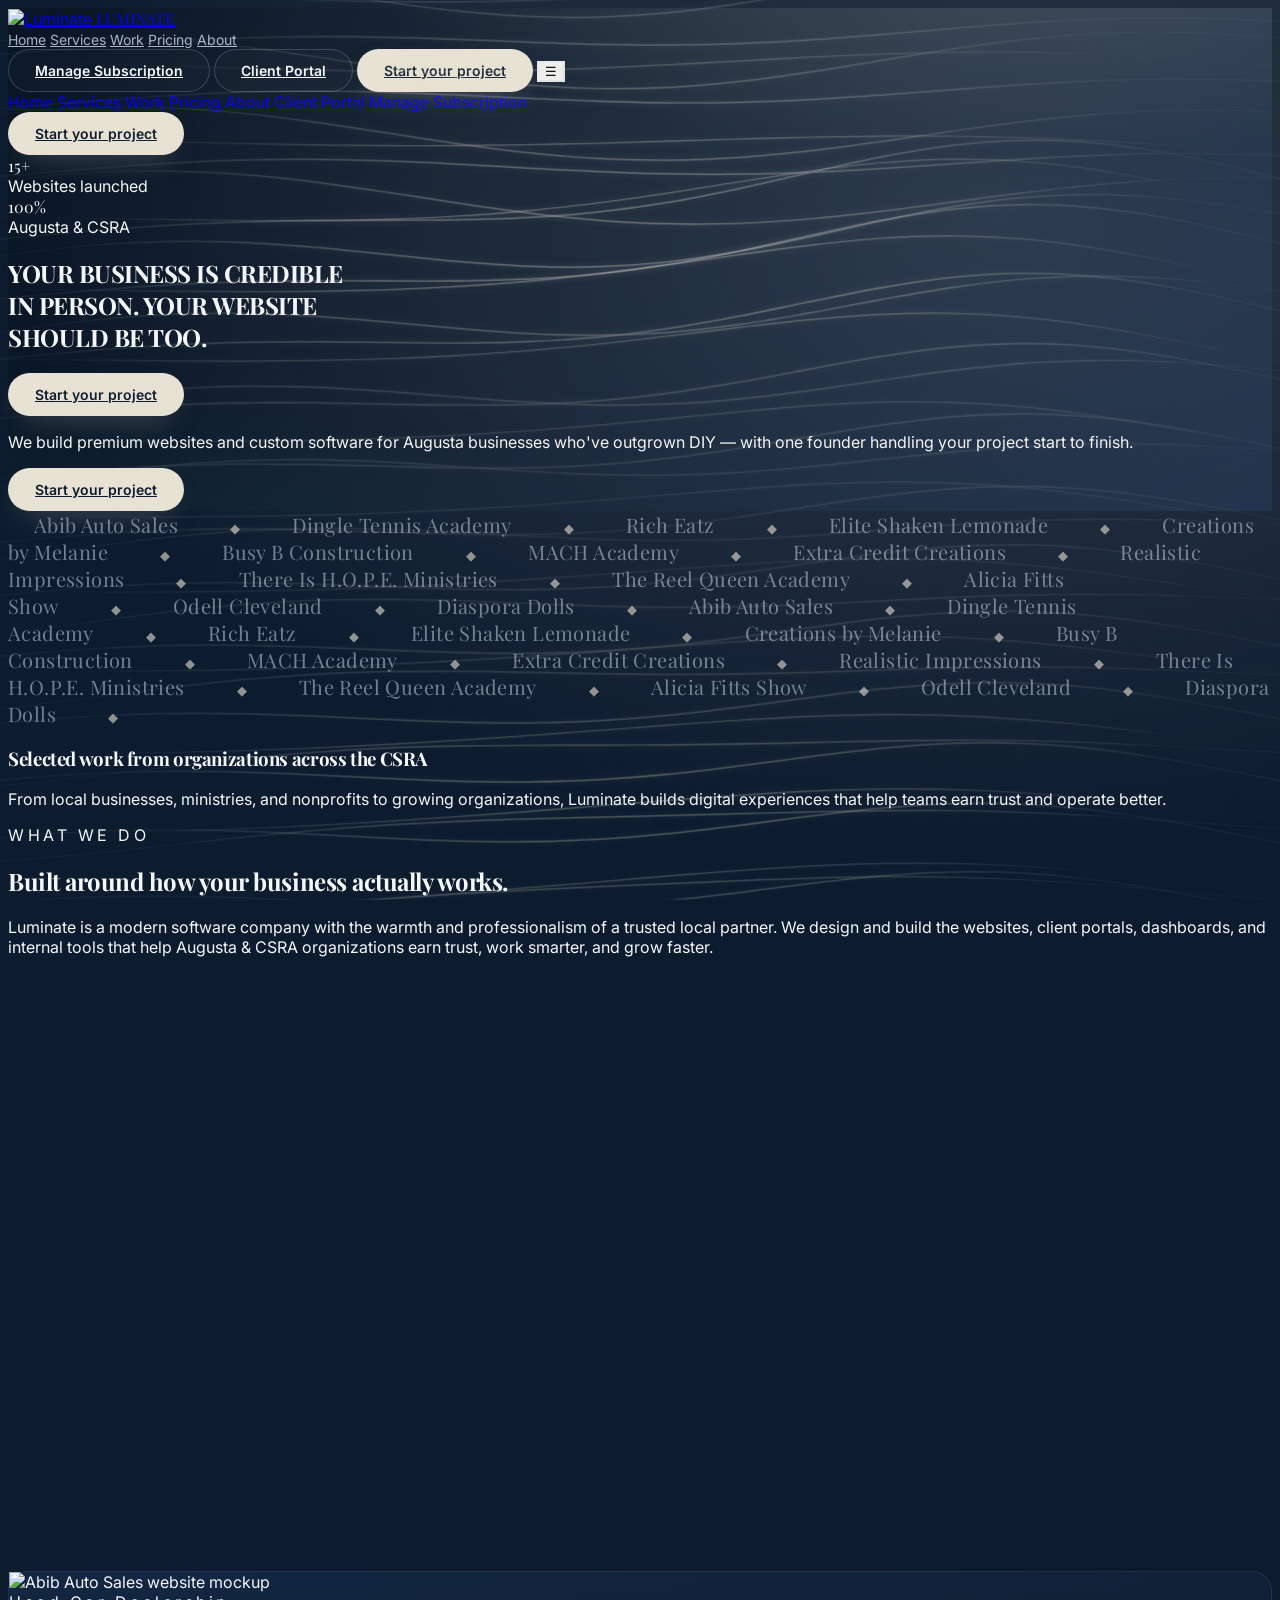
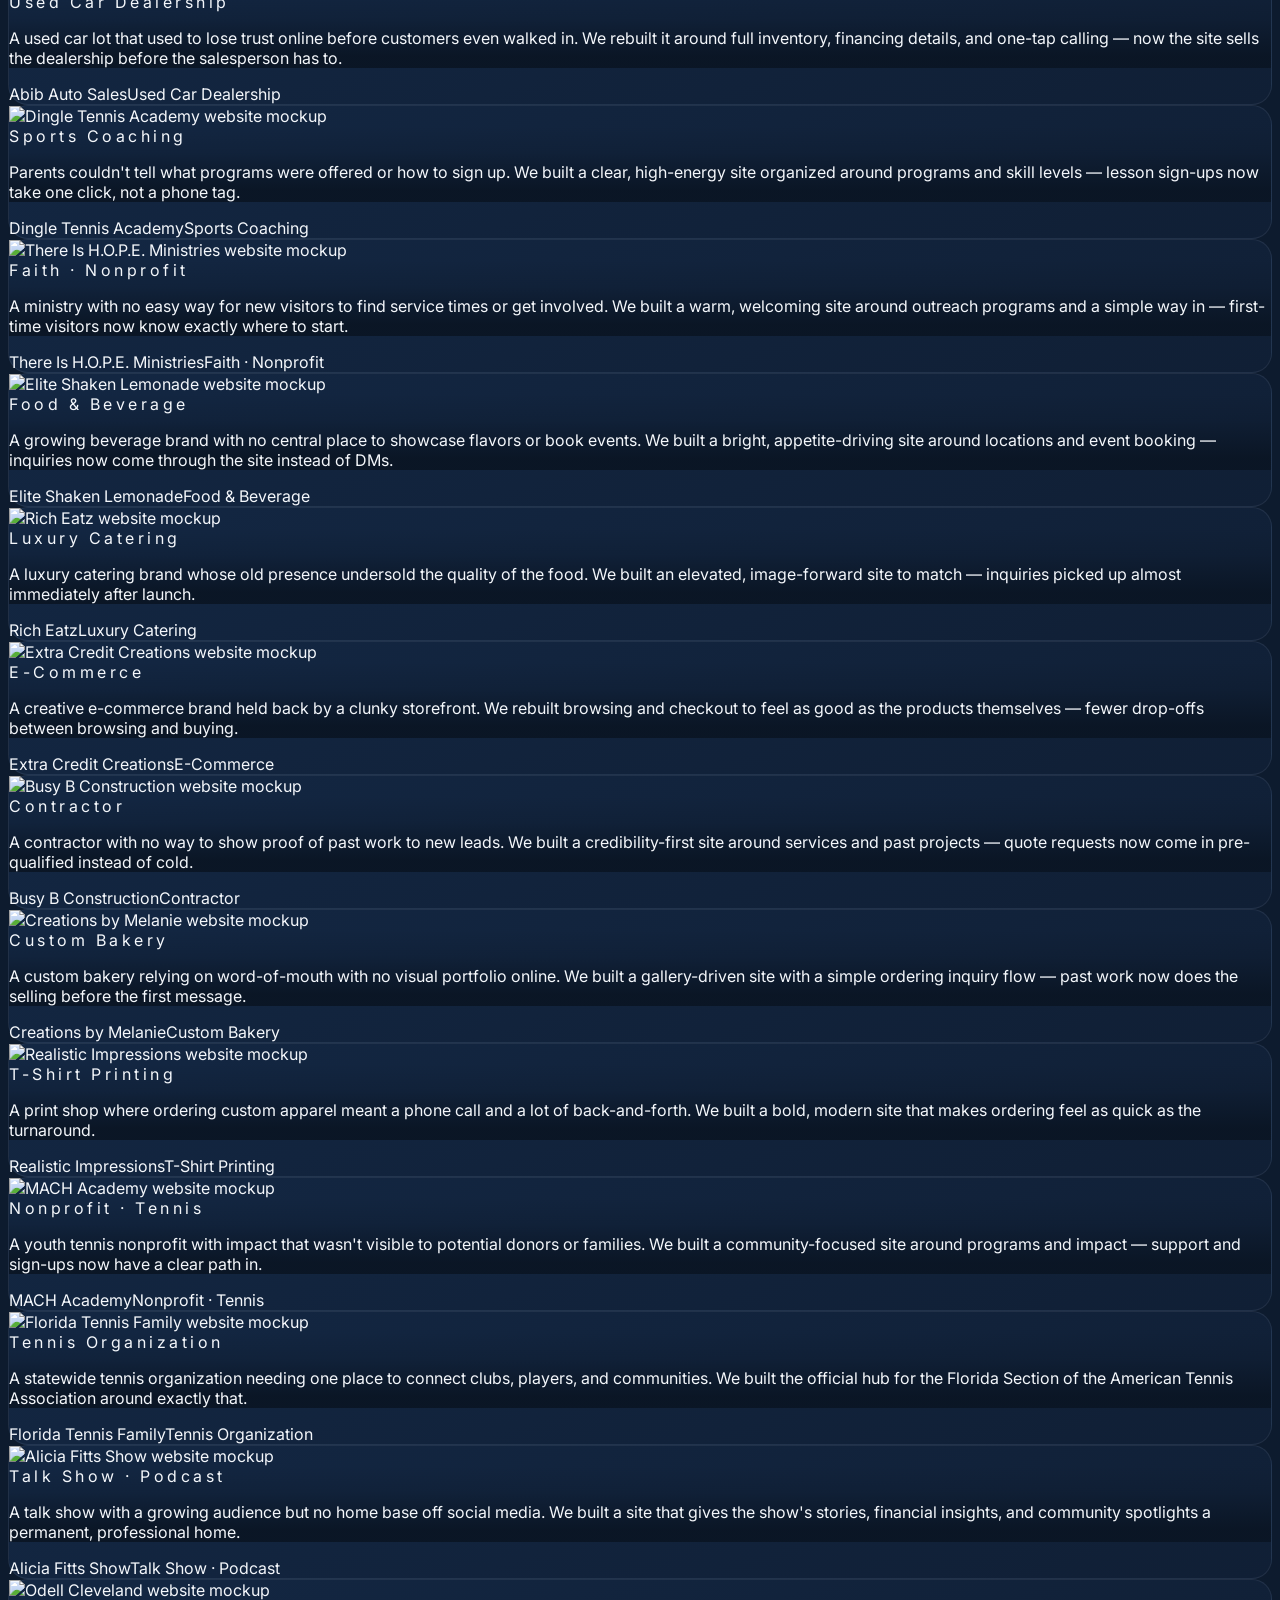
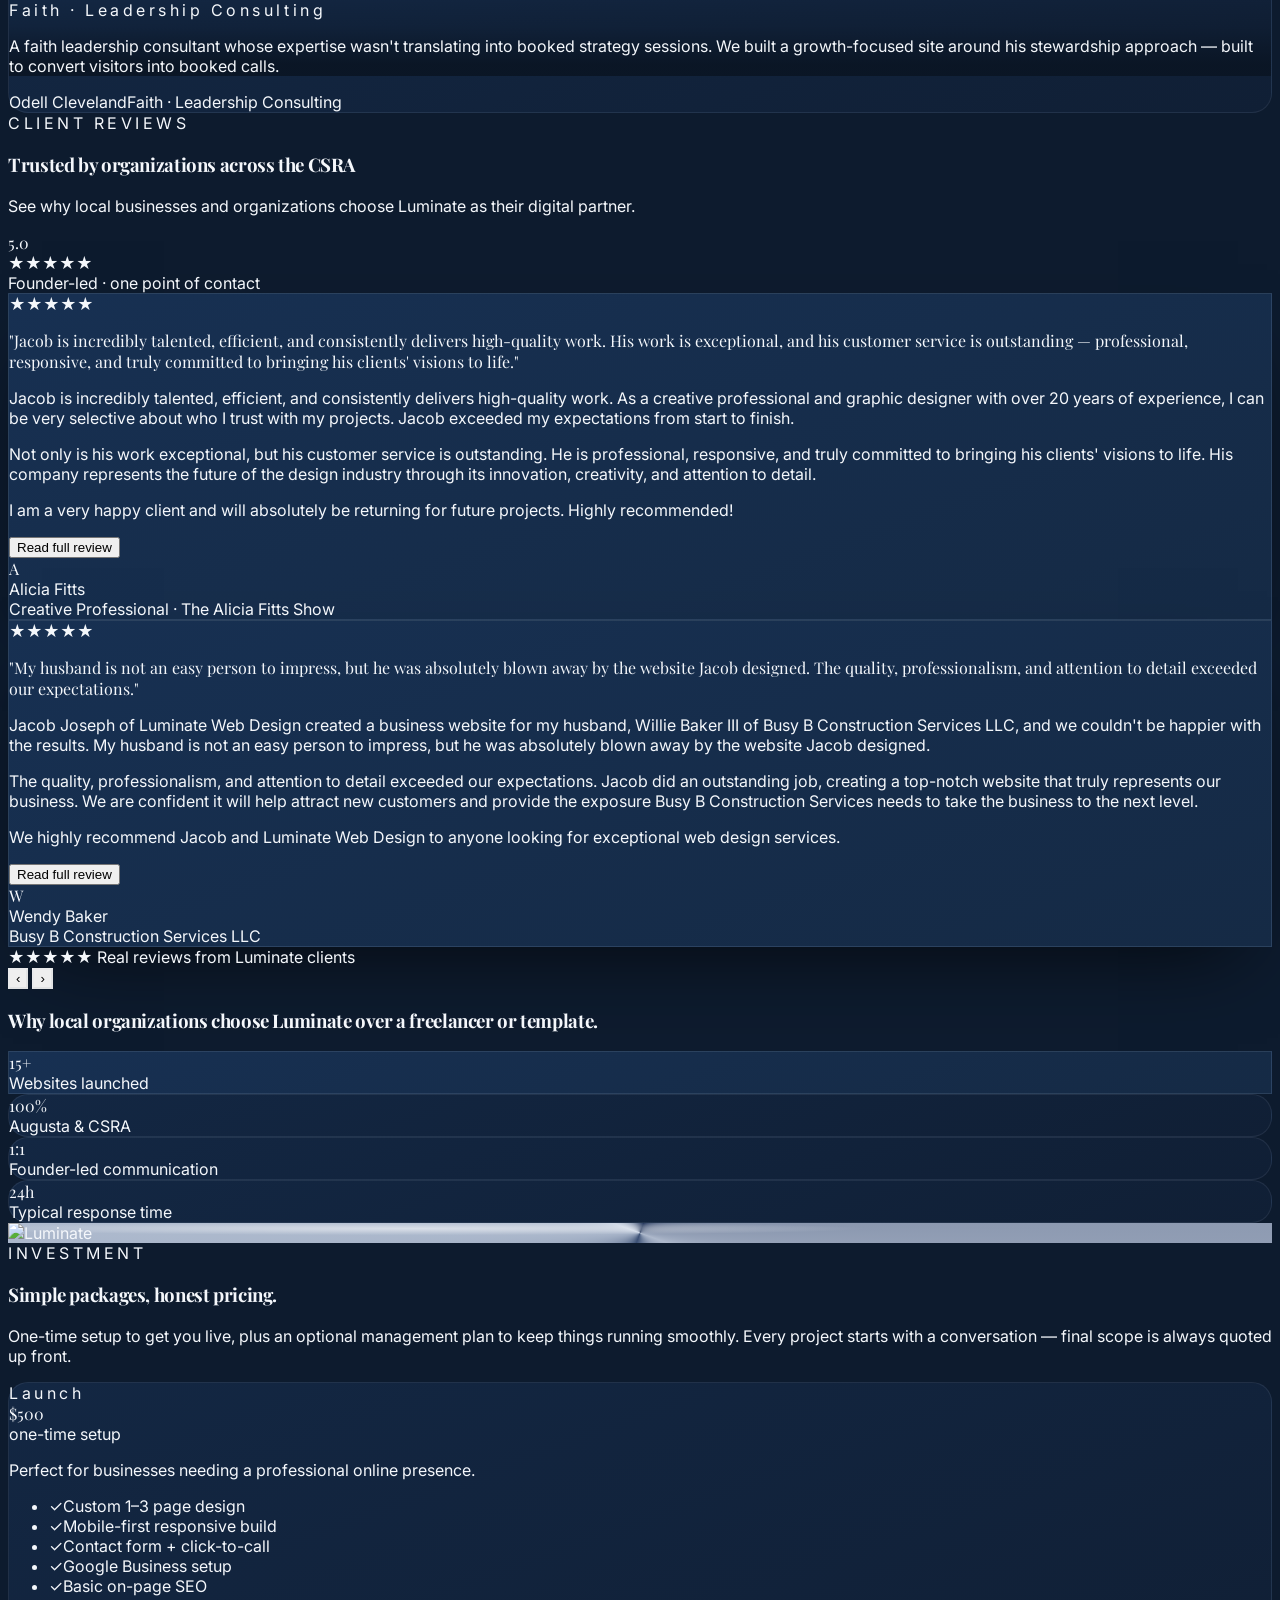
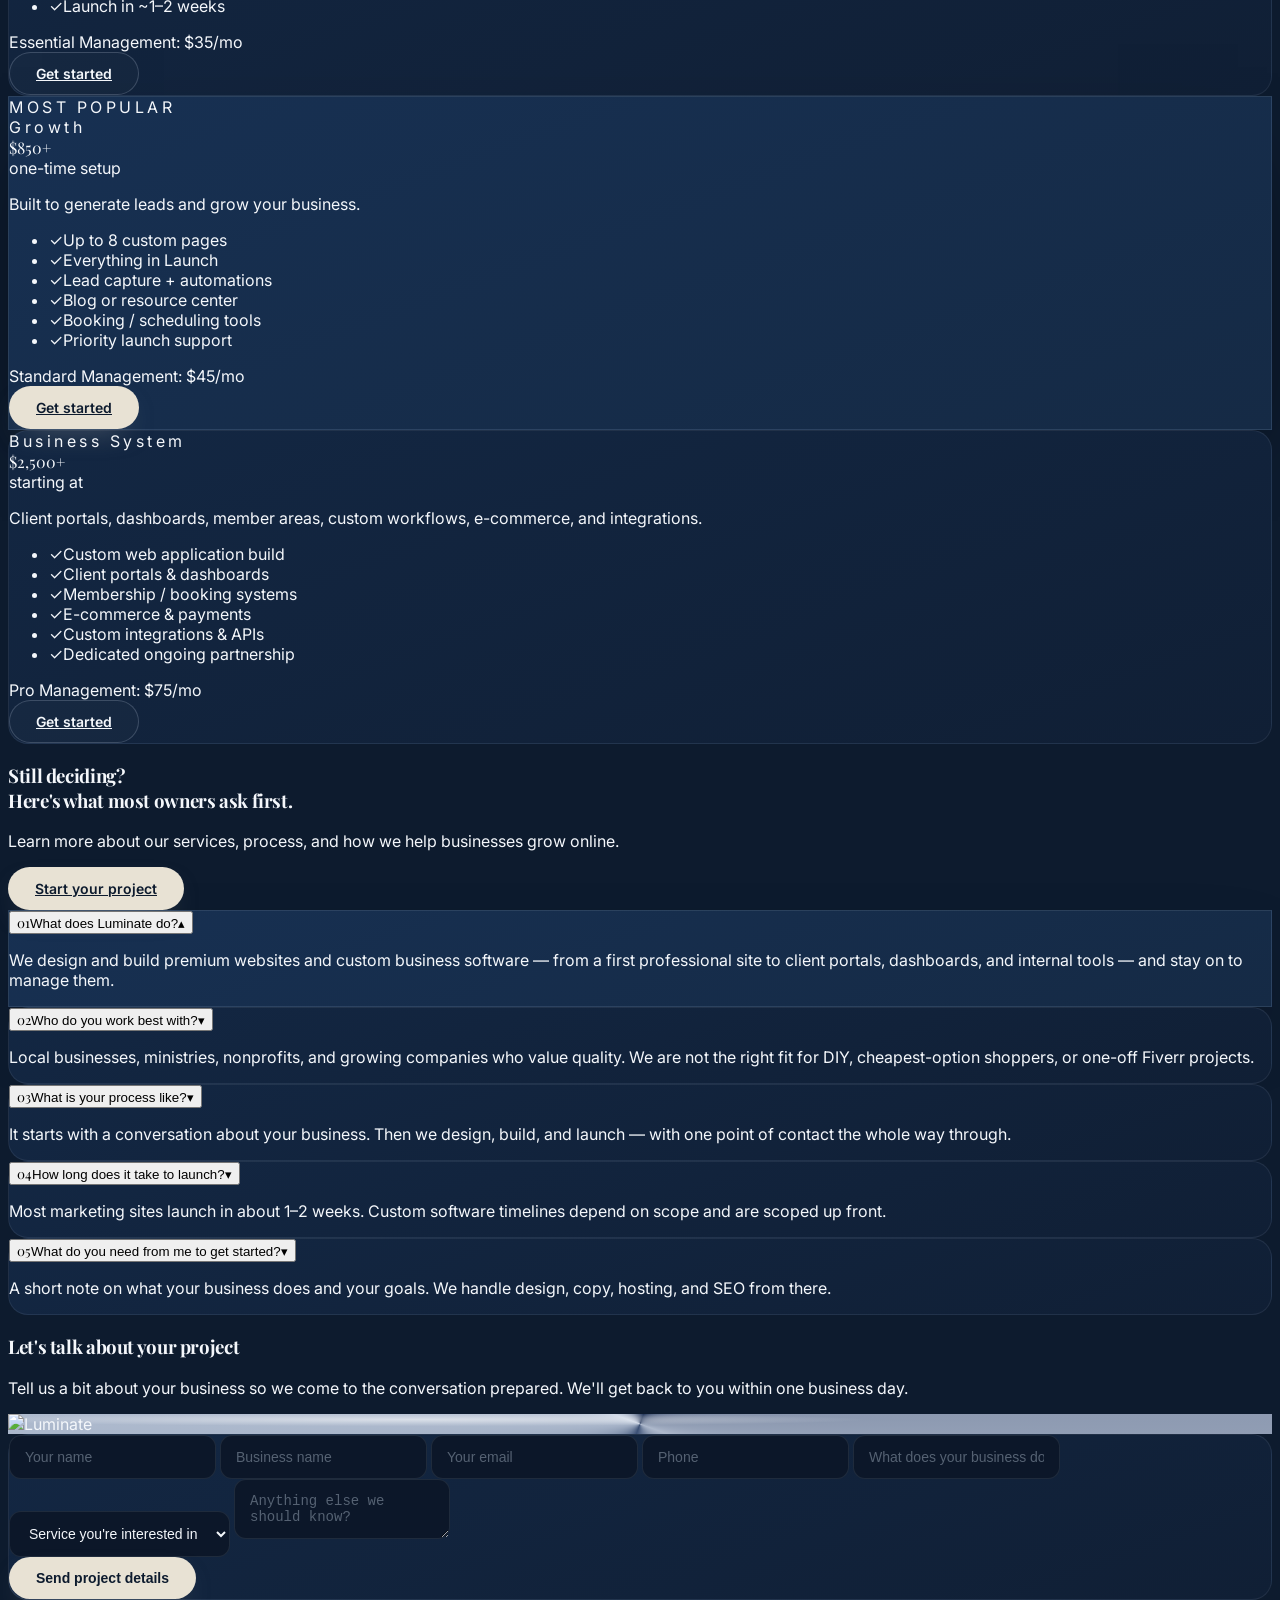
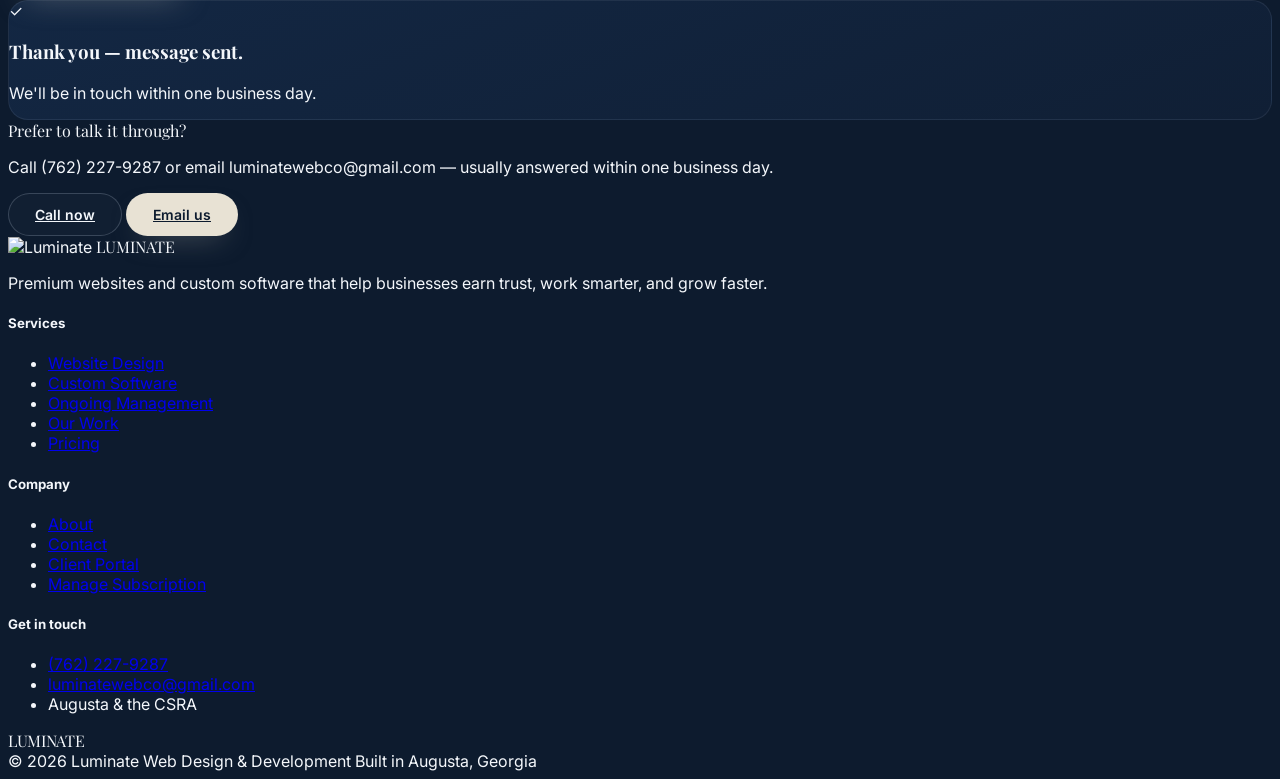
==== index.html @ 7060d4b9 "Optimize homepage for mobile: stacked hero, hamburger nav, fix hidden buttons - Hero: the absolute-p" ====
<!DOCTYPE html>
<html lang="en">
<head>
<meta charset="utf-8">
<meta name="viewport" content="width=device-width, initial-scale=1">
<title>Luminate — Premium Websites &amp; Custom Software · Augusta, GA</title>
<meta name="description" content="Luminate builds premium websites and custom software that help businesses earn trust, work smarter, and grow faster. Augusta &amp; the CSRA.">
<link rel="icon" type="image/png" href="brand_assets/luminatelogo1.png">
<script src="https://cdn.tailwindcss.com"></script>
<link rel="preconnect" href="https://fonts.googleapis.com">
<link rel="preconnect" href="https://fonts.gstatic.com" crossorigin>
<link href="https://fonts.googleapis.com/css2?family=Playfair+Display:ital,wght@0,500;0,600;0,700;1,500;1,600&family=Inter:wght@400;500;600;700;800;900&display=swap" rel="stylesheet">
<script>
tailwind.config = {
  theme: {
    extend: {
      colors: {
        navy:'#0D1B2E', navy2:'#0A1524', card:'#101F35', card2:'#152A45',
        ink:'#F4F7FB', dim:'#C4D1E2', dim2:'#7E8DA0',
        accent:'#E8E2D4', accenthi:'#F3EEE3',
        brgreen:'#3DAE7A', brred:'#E0796B',
        line:'rgba(196,209,226,.10)',
      },
      fontFamily:{ serif:['"Playfair Display"','serif'], sans:['Inter','system-ui','sans-serif'] },
    },
  },
};
</script>
<style>
  html{scroll-behavior:smooth}
  body{font-family:Inter,system-ui,sans-serif;-webkit-font-smoothing:antialiased;background:#0D1B2E;color:#F4F7FB;overflow-x:hidden}
  ::selection{background:#E8E2D4;color:#0D1B2E}
  .track-tight{letter-spacing:-.02em}
  .track-wide{letter-spacing:.22em}
  .serif{font-family:'Playfair Display',serif}
  .hairline{border-color:rgba(196,209,226,.10)}
  /* grain */
  .grain::before{content:"";position:fixed;inset:0;z-index:1;pointer-events:none;opacity:.04;mix-blend-mode:soft-light;
    background-image:url("data:image/svg+xml,%3Csvg xmlns='http://www.w3.org/2000/svg' width='240' height='240'%3E%3Cfilter id='n'%3E%3CfeTurbulence type='fractalNoise' baseFrequency='0.85' numOctaves='2'/%3E%3C/filter%3E%3Crect width='100%25' height='100%25' filter='url(%23n)'/%3E%3C/svg%3E")}
  /* silver-on-navy glass render placeholders */
  .glass{background:
      radial-gradient(60% 55% at 32% 28%, rgba(255,255,255,.55), transparent 60%),
      conic-gradient(from 200deg at 50% 50%, #3a4f74, #cdd7e6, #22355a, #aeb9cc, #3a4f74)}
  .glass-dark{background:
      radial-gradient(60% 55% at 35% 30%, rgba(255,255,255,.4), transparent 60%),
      conic-gradient(from 200deg at 50% 50%, #24365a, #9fb0cc, #1a2947, #7f8fae, #24365a)}
  .hero-bg{background:
      radial-gradient(120% 90% at 82% -12%, rgba(232,226,212,.16) 0%, transparent 46%),
      radial-gradient(90% 80% at 8% 120%, rgba(61,174,122,.10) 0%, transparent 52%),
      linear-gradient(120deg,#0A1524 0%,#0D1B2E 45%,#132743 100%)}
  .hero-slabs{background:
      linear-gradient(105deg, rgba(232,226,212,.08), transparent 40%),
      repeating-linear-gradient(100deg, rgba(196,209,226,.06) 0 2px, transparent 2px 26px)}
  /* display via :where() so Tailwind utilities (hidden, lg:inline-flex, …) can override it */
  :where(.btn){display:inline-flex}
  .btn{align-items:center;justify-content:center;gap:.5rem;border-radius:999px;font-weight:600;font-size:14px;
    padding:12px 26px;transition:transform .3s cubic-bezier(.2,.7,.2,1),box-shadow .3s cubic-bezier(.2,.7,.2,1),background-color .25s,color .25s,border-color .25s;cursor:pointer;border:1px solid transparent}
  .btn:focus-visible{outline:none;box-shadow:0 0 0 3px rgba(232,226,212,.45)}
  .btn-primary{background:#E8E2D4;color:#0D1B2E;box-shadow:0 12px 30px -16px rgba(232,226,212,.5)}
  .btn-primary:hover{background:#F3EEE3;transform:translateY(-2px);box-shadow:0 18px 40px -16px rgba(232,226,212,.6)}
  .btn-primary:active{transform:translateY(0)}
  .btn-ghost{background:rgba(244,247,251,.02);color:#F4F7FB;border-color:rgba(196,209,226,.22)}
  .btn-ghost:hover{border-color:rgba(232,226,212,.55);background:rgba(232,226,212,.06);transform:translateY(-2px)}
  .btn-ghost:active{transform:translateY(0)}
  .navlink{font-size:14px;color:rgba(196,209,226,.85);transition:color .25s}
  .navlink:hover{color:#F4F7FB}
  .surface{background:linear-gradient(160deg,#132743 0%,#101F35 100%);border:1px solid rgba(196,209,226,.09);border-radius:20px}
  .floating{background:linear-gradient(160deg,#173052 0%,#152A45 100%);border:1px solid rgba(196,209,226,.12);box-shadow:0 34px 80px -34px rgba(0,0,0,.75)}
  .card-hover{transition:transform .4s cubic-bezier(.2,.7,.2,1),box-shadow .4s cubic-bezier(.2,.7,.2,1),border-color .4s cubic-bezier(.2,.7,.2,1)}
  .card-hover:hover{transform:translateY(-4px);border-color:rgba(232,226,212,.28);box-shadow:0 34px 70px -34px rgba(0,0,0,.7)}
  [data-reveal]{opacity:0;transform:translateY(24px);transition:opacity .7s cubic-bezier(.2,.7,.2,1),transform .7s cubic-bezier(.2,.7,.2,1)}
  [data-reveal].in{opacity:1;transform:none}
  /* Luminous Topography (vanilla port of Motiq's LuminousTopography, MIT) */
  #topo{position:absolute;inset:0;opacity:.7}
  #topo svg{width:100%;height:100%;display:block}
  #topo .mk-lt-flow{transform-box:fill-box}
  #topo .mk-lt-dim path,#topo .mk-lt-bright path{fill:none;vector-effect:non-scaling-stroke}
  #topo .mk-lt-bright{filter:drop-shadow(0 0 3px rgba(232,226,212,.55))}
  #topo.mk-lt-animated .mk-lt-flow{animation:lt-flow var(--fdur,48s) linear infinite;will-change:transform}
  #topo.mk-lt-animated .mk-lt-sweep{animation:lt-sweep 16s ease-in-out infinite alternate;will-change:transform}
  @keyframes lt-flow{from{transform:translateY(0)}to{transform:translateY(-952px)}}
  @keyframes lt-sweep{from{transform:translateX(-330px)}to{transform:translateX(330px)}}
  #topo[data-paused="true"] .mk-lt-flow,#topo[data-paused="true"] .mk-lt-sweep{animation-play-state:paused!important}
  @media (max-width:640px){#topo .mk-lt-layer[data-i="2"]{display:none}#topo .mk-lt-bright{opacity:.82}}
  @media (prefers-reduced-motion:reduce){
    *{animation:none!important}
    [data-reveal]{opacity:1;transform:none}
    html{scroll-behavior:auto}
    #topo .mk-lt-cursor{display:none}
    /* Ambient background motion (marquee, hero topology) always plays — not user-controlled content, purely decorative background texture */
    .marquee-track{animation:lum-marquee 38s linear infinite!important}
    #topo.mk-lt-animated .mk-lt-flow{animation:lt-flow var(--fdur,48s) linear infinite!important}
    #topo.mk-lt-animated .mk-lt-sweep{animation:lt-sweep 16s ease-in-out infinite alternate!important}
  }
</style>
</head>
<body class="grain">

<!-- ============ HERO (with nav) ============ -->
<section class="hero-bg relative overflow-hidden text-ink">
  <div class="absolute inset-0 hero-slabs opacity-25 pointer-events-none"></div>
  <div id="topo" class="mk-lt-animated absolute inset-0 pointer-events-none" aria-hidden="true" data-paused="false"></div>

  <div class="relative max-w-[1180px] mx-auto px-6">
    <!-- nav -->
    <nav class="flex items-center justify-between py-6">
      <a href="#top" class="flex items-center gap-3">
        <span class="w-9 h-9 rounded-[10px] overflow-hidden ring-1 ring-[rgba(232,226,212,.2)] flex-none"><img src="brand_assets/luminatelogo1.png" alt="Luminate" class="w-full h-full object-cover"></span>
        <span class="serif text-[20px] font-700 tracking-[.14em]">LUMINATE</span>
      </a>
      <div class="hidden lg:flex items-center gap-8 bg-white/5 backdrop-blur px-7 py-2.5 rounded-full border hairline">
        <a class="navlink" href="#top">Home</a>
        <a class="navlink" href="#services">Services</a>
        <a class="navlink" href="#work">Work</a>
        <a class="navlink" href="#pricing">Pricing</a>
        <a class="navlink" href="#about">About</a>
      </div>
      <div class="flex items-center gap-3">
        <a href="https://billing.stripe.com/p/login/4gM00lbnqbFr9pbfkXgbm00" target="_blank" rel="noopener" class="btn btn-ghost !py-2 !px-5 !text-[13px] hidden lg:inline-flex">Manage Subscription</a>
        <a href="/portal.html" class="btn btn-ghost !py-2 !px-5 !text-[13px] hidden lg:inline-flex">Client Portal</a>
        <a href="#connect" class="btn btn-primary !py-2 !px-6 hidden sm:inline-flex">Start your project</a>
        <button id="mobileMenuBtn" class="lg:hidden w-[42px] h-[42px] rounded-xl border hairline bg-white/5 text-ink text-[17px] flex items-center justify-center" aria-label="Menu" aria-expanded="false">&#9776;</button>
      </div>
    </nav>

    <!-- mobile menu -->
    <div id="mobileMenu" class="hidden lg:!hidden rounded-2xl border hairline bg-navy2/95 backdrop-blur mb-6 overflow-hidden">
      <a class="block px-6 py-4 text-[15px] text-dim border-b hairline" href="#top" data-mnav>Home</a>
      <a class="block px-6 py-4 text-[15px] text-dim border-b hairline" href="#services" data-mnav>Services</a>
      <a class="block px-6 py-4 text-[15px] text-dim border-b hairline" href="#work" data-mnav>Work</a>
      <a class="block px-6 py-4 text-[15px] text-dim border-b hairline" href="#pricing" data-mnav>Pricing</a>
      <a class="block px-6 py-4 text-[15px] text-dim border-b hairline" href="#about" data-mnav>About</a>
      <a class="block px-6 py-4 text-[15px] text-dim border-b hairline" href="/portal.html">Client Portal</a>
      <a class="block px-6 py-4 text-[15px] text-dim border-b hairline" href="https://billing.stripe.com/p/login/4gM00lbnqbFr9pbfkXgbm00" target="_blank" rel="noopener">Manage Subscription</a>
      <div class="p-4"><a href="#connect" class="btn btn-primary w-full" data-mnav>Start your project</a></div>
    </div>

    <!-- hero content: stacked flow on mobile, absolute collage from lg up -->
    <div id="top" class="relative pt-6 lg:pt-10 pb-16 lg:pb-28 lg:min-h-[560px] flex flex-col gap-8 lg:block">
      <div class="order-3 flex gap-10 lg:absolute lg:right-0 lg:top-6 lg:text-right">
        <div><div class="serif text-[34px] lg:text-[40px] font-700 leading-none text-accent">15+</div><div class="text-[12px] text-dim2 mt-1 max-w-[120px]">Websites launched</div></div>
        <div><div class="serif text-[34px] lg:text-[40px] font-700 leading-none text-accent">100%</div><div class="text-[12px] text-dim2 mt-1">Augusta &amp; CSRA</div></div>
      </div>

      <div class="order-1 lg:absolute lg:left-0 lg:bottom-24">
        <h1 class="serif text-[32px] sm:text-[44px] lg:text-[60px] font-700 leading-[1.08] lg:leading-[1.04] track-tight">YOUR BUSINESS IS CREDIBLE<br class="hidden lg:block"> IN PERSON. YOUR WEBSITE<br class="hidden lg:block"> SHOULD BE TOO.</h1>
        <a href="#connect" class="btn btn-primary mt-7 hidden lg:inline-flex">Start your project</a>
      </div>

      <div class="order-2 max-w-[540px] lg:absolute lg:right-0 lg:bottom-24 lg:max-w-[460px] lg:text-right">
        <p class="text-[16px] lg:text-[17px] text-dim leading-relaxed">
          We build premium websites and custom software for Augusta businesses who've outgrown DIY — with one founder handling your project start to finish.
        </p>
        <a href="#connect" class="btn btn-primary mt-6 lg:hidden">Start your project</a>
      </div>
    </div>
  </div>
</section>

<!-- ============ CLIENT MARQUEE ============ -->
<div class="marquee bg-navy border-y hairline overflow-hidden whitespace-nowrap py-5">
  <div class="marquee-track inline-flex items-center" id="marqueeTrack"></div>
</div>

<!-- ============ TRUSTED PARTNERS ============ -->
<section id="about" class="bg-navy py-14 sm:py-20">
  <div class="max-w-[1180px] mx-auto px-6">
    <h3 class="serif text-[26px] sm:text-[32px] font-600 track-tight leading-tight mb-3 max-w-[560px]" data-reveal>Selected work from organizations across the CSRA</h3>
    <p class="text-[14px] text-dim2 max-w-[460px]" data-reveal>From local businesses, ministries, and nonprofits to growing organizations, Luminate builds digital experiences that help teams earn trust and operate better.</p>
  </div>
</section>

<!-- ============ SERVICES (merged) ============ -->
<section id="services" class="bg-navy2 py-16 sm:py-24">
  <div class="max-w-[1180px] mx-auto px-6">
    <div class="track-wide text-[12px] text-dim2 font-600 mb-6" data-reveal>WHAT WE DO</div>
    <div class="grid lg:grid-cols-[1.3fr_1fr] gap-10 items-end" data-reveal>
      <h2 class="serif text-[40px] sm:text-[54px] font-600 leading-[1.06] track-tight">Built around how your business actually works.</h2>
      <p class="text-[14px] text-dim leading-relaxed max-w-[360px]">
        Luminate is a modern software company with the warmth and professionalism of a trusted local partner. We design and build the websites, client portals, dashboards, and internal tools that help Augusta &amp; CSRA organizations earn trust, work smarter, and grow faster.
      </p>
    </div>

    <div class="grid lg:grid-cols-[1fr_1fr] gap-12 items-stretch mt-12" data-reveal>
      <div class="divide-y hairline">
        <div class="py-7 flex gap-5">
          <div class="w-11 h-11 rounded-xl bg-[rgba(232,226,212,.10)] flex items-center justify-center text-accent flex-none">✦</div>
          <div><h4 class="text-accent font-700 text-[17px]">Website Design &amp; Build</h4><p class="text-[13.5px] text-dim mt-1.5 leading-relaxed">Custom, mobile-first sites designed around your brand and your customers — built to earn trust and turn visitors into customers.</p></div>
        </div>
        <div class="py-7 flex gap-5">
          <div class="w-11 h-11 rounded-xl bg-accent flex items-center justify-center text-navy flex-none">◈</div>
          <div><h4 class="text-accent font-700 text-[17px]">Custom Business Software</h4><p class="text-[13.5px] text-dim mt-1.5 leading-relaxed">Client portals, dashboards, booking systems, and internal tools built to fit exactly how your business actually works.</p></div>
        </div>
        <div class="py-7 flex gap-5">
          <div class="w-11 h-11 rounded-xl bg-[rgba(232,226,212,.10)] flex items-center justify-center text-accent flex-none">◉</div>
          <div><h4 class="text-accent font-700 text-[17px]">Ongoing Management</h4><p class="text-[13.5px] text-dim mt-1.5 leading-relaxed">Hosting, security, updates, and SEO handled for you — so your site keeps working long after launch and never goes stale.</p></div>
        </div>
      </div>
      <div class="floating rounded-2xl p-8 flex flex-col justify-center">
        <div class="w-11 h-11 rounded-full bg-[rgba(232,226,212,.14)] flex items-center justify-center text-accent mb-5">✷</div>
        <div class="serif text-[22px] font-600 text-ink leading-snug">Not a fit for everyone — and that's the point.</div>
        <p class="text-[13.5px] text-dim mt-3 leading-relaxed">We work best with businesses, ministries, nonprofits, and growing organizations who value quality over the cheapest option. We're not the right fit for DIY builders, template shoppers, or one-off Fiverr projects — and we'd rather tell you that now than after you've signed on.</p>
      </div>
    </div>
  </div>
</section>

<!-- ============ SELECTED WORK (darker) ============ -->
<section id="work" class="bg-navy py-16 sm:py-24">
  <div class="max-w-[1180px] mx-auto px-6">
    <div class="grid lg:grid-cols-[1fr_1.4fr] gap-10 items-start mb-14" data-reveal>
      <div>
        <div class="track-wide text-[12px] text-dim2 font-600 mb-4">SELECTED WORK</div>
        <p class="text-[13.5px] text-dim leading-relaxed max-w-[300px]">A look at the businesses, ministries, and nonprofits we've helped show up better online — and the real problems each project solved.</p>
      </div>
      <h2 class="serif text-[36px] sm:text-[52px] font-600 leading-[1.06] track-tight">Real businesses. Real problems solved.</h2>
    </div>
    <div class="grid sm:grid-cols-2 lg:grid-cols-3 gap-5" id="projects" data-reveal></div>
  </div>
</section>

<!-- ============ TRUSTED BY CLIENTS ============ -->
<section id="clients" class="bg-navy2 py-16 sm:py-24 relative overflow-hidden">
  <div class="absolute inset-0 opacity-40 pointer-events-none" style="background:repeating-linear-gradient(120deg,transparent 0 60px,rgba(232,226,212,.03) 60px 61px)"></div>
  <div class="max-w-[1180px] mx-auto px-6 relative">
    <div class="flex flex-col lg:flex-row justify-between items-start lg:items-end gap-8 mb-10" data-reveal>
      <div>
        <div class="track-wide text-[12px] text-dim2 font-600 mb-4">CLIENT REVIEWS</div>
        <h3 class="serif text-[32px] sm:text-[40px] font-600 leading-[1.1] track-tight max-w-[520px]">Trusted by organizations across the CSRA</h3>
        <p class="text-[14px] text-dim mt-3 max-w-[420px]">See why local businesses and organizations choose Luminate as their digital partner.</p>
      </div>
      <div class="flex items-center gap-3 flex-none">
        <span class="serif text-[36px] font-700 text-accent leading-none">5.0</span>
        <div>
          <div class="text-accent text-[15px] leading-none">★★★★★</div>
          <div class="text-[12px] text-dim2 mt-1.5">Founder-led · one point of contact</div>
        </div>
      </div>
    </div>

    <div class="relative">
      <div id="testiTrack" class="flex gap-5 overflow-x-auto snap-x snap-mandatory pb-2 -mx-6 px-6 scroll-smooth" style="scrollbar-width:none" data-reveal></div>

      <div class="flex justify-between items-center mt-8 pt-6 border-t hairline">
        <div class="flex items-center gap-2 text-[12px] text-dim2">
          <span class="text-accent">★★★★★</span>
          <span>Real reviews from Luminate clients</span>
        </div>
        <div class="flex gap-2">
          <button id="testiPrev" class="w-10 h-10 rounded-full border hairline flex items-center justify-center text-ink hover:border-accent transition-colors" aria-label="Previous testimonial">‹</button>
          <button id="testiNext" class="w-10 h-10 rounded-full border hairline flex items-center justify-center text-ink hover:border-accent transition-colors" aria-label="Next testimonial">›</button>
        </div>
      </div>
    </div>
  </div>
</section>

<!-- ============ WHAT SETS US APART ============ -->
<section class="bg-navy pb-16 pt-16 sm:pb-24 sm:pt-24">
  <div class="max-w-[1180px] mx-auto px-6">
    <h3 class="serif text-[26px] font-600 track-tight mb-8 max-w-[520px]" data-reveal>Why local organizations choose Luminate over a freelancer or template.</h3>
    <div class="grid md:grid-cols-3 gap-4" data-reveal>
      <div class="grid grid-cols-2 gap-4 md:col-span-2">
        <div class="floating rounded-2xl p-7"><div class="serif text-[44px] font-700 text-accent">15+</div><div class="text-[13px] text-dim mt-2">Websites launched</div></div>
        <div class="surface p-7"><div class="serif text-[44px] font-700 text-ink">100%</div><div class="text-[13px] text-dim2 mt-2">Augusta &amp; CSRA</div></div>
        <div class="surface p-7"><div class="serif text-[44px] font-700 text-ink">1:1</div><div class="text-[13px] text-dim2 mt-2">Founder-led communication</div></div>
        <div class="surface p-7"><div class="serif text-[44px] font-700 text-ink">24h</div><div class="text-[13px] text-dim2 mt-2">Typical response time</div></div>
      </div>
      <div class="rounded-2xl glass min-h-[220px] flex items-center justify-center">
        <img src="brand_assets/luminatelogo1.png" alt="Luminate" class="w-24 h-24 rounded-2xl object-cover shadow-[0_20px_40px_-20px_rgba(0,0,0,.5)]">
      </div>
    </div>
  </div>
</section>

<!-- ============ PRICING ============ -->
<section id="pricing" class="bg-navy2 py-16 sm:py-24">
  <div class="max-w-[1180px] mx-auto px-6">
    <div class="mb-12 max-w-[560px]" data-reveal>
      <div class="track-wide text-[12px] text-dim2 font-600 mb-4">INVESTMENT</div>
      <h3 class="serif text-[32px] sm:text-[40px] font-600 track-tight leading-[1.1]">Simple packages, honest pricing.</h3>
      <p class="text-[14px] text-dim mt-3">One-time setup to get you live, plus an optional management plan to keep things running smoothly. Every project starts with a conversation — final scope is always quoted up front.</p>
    </div>
    <div class="grid lg:grid-cols-3 gap-5" id="pricingGrid" data-reveal></div>
  </div>
</section>

<!-- ============ FAQ ============ -->
<section id="faq-section" class="bg-navy py-16 sm:py-24">
  <div class="max-w-[1180px] mx-auto px-6 grid lg:grid-cols-[1fr_1.3fr] gap-12">
    <div data-reveal>
      <h3 class="serif text-[30px] font-600 track-tight leading-tight">Still deciding?<br>Here's what most owners ask first.</h3>
      <p class="text-[14px] text-dim2 mt-4 max-w-[300px]">Learn more about our services, process, and how we help businesses grow online.</p>
      <a href="#connect" class="btn btn-primary mt-6">Start your project</a>
    </div>
    <div id="faq" data-reveal></div>
  </div>
</section>

<!-- ============ LET'S CONNECT ============ -->
<section id="connect" class="bg-navy2 py-16 sm:py-24">
  <div class="max-w-[1180px] mx-auto px-6">
    <div class="mb-12" data-reveal>
      <h3 class="serif text-[30px] font-600 track-tight">Let's talk about your project</h3>
      <p class="text-[14px] text-dim2 mt-3 max-w-[460px]">Tell us a bit about your business so we come to the conversation prepared. We'll get back to you within one business day.</p>
    </div>
    <div class="grid lg:grid-cols-[.9fr_1.1fr] gap-12 items-center">
      <div class="aspect-square rounded-full glass shadow-[0_40px_80px_-40px_rgba(0,0,0,.55)] hidden lg:flex items-center justify-center max-w-[420px] overflow-hidden" data-reveal>
        <img src="brand_assets/luminatelogo1.png" alt="Luminate" class="w-32 h-32 rounded-2xl object-cover shadow-[0_20px_40px_-20px_rgba(0,0,0,.5)]">
      </div>
      <div data-reveal>
        <form id="contactForm" class="surface rounded-2xl p-8 grid sm:grid-cols-2 gap-4">
          <input type="hidden" name="access_key" value="2fac6cbf-8123-421e-8b5c-772702296900">
          <input type="hidden" name="subject" value="New project inquiry — Luminate Web Design">
          <input type="checkbox" name="botcheck" style="display:none" tabindex="-1" autocomplete="off">
          <input class="fld" id="f-name" name="name" placeholder="Your name" required>
          <input class="fld" id="f-business" name="business" placeholder="Business name">
          <input class="fld" id="f-email" name="email" type="email" placeholder="Your email" required>
          <input class="fld" id="f-phone" name="phone" type="tel" placeholder="Phone">
          <input class="fld sm:col-span-2" id="f-about" name="about" placeholder="What does your business do?">
          <select class="fld sm:col-span-2 text-dim2" id="f-type" name="projectType">
            <option value="">Service you're interested in</option>
            <option>Website Design &amp; Build</option>
            <option>Custom Business Software</option>
            <option>Ongoing Management</option>
          </select>
          <textarea class="fld sm:col-span-2 min-h-[110px] resize-y" id="f-message" name="message" placeholder="Anything else we should know?" required></textarea>
          <div id="form-error" class="sm:col-span-2 text-[13px] text-brred hidden"></div>
          <button type="submit" class="btn btn-primary sm:col-span-2 w-full" id="contactSubmitBtn">Send project details</button>
        </form>
        <div class="surface rounded-2xl p-8 text-center hidden" id="contactThanks">
          <div class="w-16 h-16 rounded-full border border-brgreen text-brgreen flex items-center justify-center text-[26px] mx-auto mb-5">✓</div>
          <h3 class="serif text-[22px] font-600 mb-2">Thank you — message sent.</h3>
          <p class="text-dim2 text-[14px]">We'll be in touch within one business day.</p>
        </div>
      </div>
    </div>

    <div class="flex flex-col sm:flex-row justify-between items-start sm:items-center gap-5 mt-16 border-t hairline pt-10" data-reveal>
      <div>
        <div class="serif text-[18px] font-600">Prefer to talk it through?</div>
        <p class="text-[13px] text-dim2 mt-1">Call (762) 227-9287 or email luminatewebco@gmail.com — usually answered within one business day.</p>
      </div>
      <div class="flex gap-3">
        <a href="tel:7622279287" class="btn btn-ghost">Call now</a>
        <a href="mailto:luminatewebco@gmail.com" class="btn btn-primary">Email us</a>
      </div>
    </div>
  </div>
</section>

<!-- ============ FOOTER ============ -->
<footer class="bg-navy2 border-t hairline pt-20 pb-10">
  <div class="max-w-[1180px] mx-auto px-6">
    <div class="grid md:grid-cols-[1.6fr_1fr_1fr_1fr] gap-10">
      <div>
        <div class="flex items-center gap-3">
          <span class="w-8 h-8 rounded-[9px] overflow-hidden ring-1 ring-[rgba(232,226,212,.2)] flex-none"><img src="brand_assets/luminatelogo1.png" alt="Luminate" class="w-full h-full object-cover"></span>
          <span class="serif text-[18px] font-700 tracking-[.14em]">LUMINATE</span>
        </div>
        <p class="text-[13px] text-dim2 mt-4 max-w-[240px]">Premium websites and custom software that help businesses earn trust, work smarter, and grow faster.</p>
      </div>
      <div><h5 class="text-[13px] font-700 mb-4 text-ink">Services</h5><ul class="space-y-3 text-[13px] text-dim2">
        <li><a href="#services" class="hover:text-ink transition-colors">Website Design</a></li><li><a href="#services" class="hover:text-ink transition-colors">Custom Software</a></li><li><a href="#services" class="hover:text-ink transition-colors">Ongoing Management</a></li><li><a href="#work" class="hover:text-ink transition-colors">Our Work</a></li><li><a href="#pricing" class="hover:text-ink transition-colors">Pricing</a></li></ul></div>
      <div><h5 class="text-[13px] font-700 mb-4 text-ink">Company</h5><ul class="space-y-3 text-[13px] text-dim2">
        <li><a href="#about" class="hover:text-ink transition-colors">About</a></li><li><a href="#connect" class="hover:text-ink transition-colors">Contact</a></li><li><a href="/portal.html" class="hover:text-ink transition-colors">Client Portal</a></li><li><a href="https://billing.stripe.com/p/login/4gM00lbnqbFr9pbfkXgbm00" target="_blank" rel="noopener" class="hover:text-ink transition-colors">Manage Subscription</a></li></ul></div>
      <div><h5 class="text-[13px] font-700 mb-4 text-ink">Get in touch</h5><ul class="space-y-3 text-[13px] text-dim2">
        <li><a href="tel:7622279287" class="hover:text-ink transition-colors">(762) 227-9287</a></li><li><a href="mailto:luminatewebco@gmail.com" class="hover:text-ink transition-colors">luminatewebco@gmail.com</a></li><li>Augusta &amp; the CSRA</li></ul></div>
    </div>

    <div class="text-center py-10">
      <div class="serif text-[clamp(60px,16vw,190px)] font-700 track-tight leading-none text-accent/90">LUMINATE</div>
    </div>

    <div class="flex flex-col sm:flex-row justify-between items-center gap-4 border-t hairline pt-6">
      <span class="text-[12px] text-dim2">© 2026 Luminate Web Design &amp; Development</span>
      <span class="text-[12px] text-dim2">Built in Augusta, Georgia</span>
    </div>
  </div>
</footer>

<style>
  .fld{background:#0C1729;border:1px solid rgba(196,209,226,.10);border-radius:12px;padding:13px 15px;color:#F4F7FB;font-size:14px;outline:none;transition:border-color .25s}
  .fld::placeholder{color:rgba(196,209,226,.4)}
  .fld:focus{border-color:#E8E2D4}
  .fld.err{border-color:#E0796B}
  #testiTrack::-webkit-scrollbar{display:none}
  .marquee-track{animation:lum-marquee 38s linear infinite}
  .marquee-track:hover{animation-play-state:paused}
  .marquee-track span{font-family:'Playfair Display',serif;font-size:clamp(15px,1.8vw,20px);color:rgba(196,209,226,.55);padding:0 26px;letter-spacing:.02em}
  .marquee-track span.dia{color:#E8E2D4;opacity:.6;font-size:13px}
  @keyframes lum-marquee{0%{transform:translateX(0)}100%{transform:translateX(-50%)}}
</style>

<script>
// ===== Luminous Topography — vanilla port of Motiq's LuminousTopography (MIT) =====
(function(){
  var host = document.getElementById('topo');
  if(!host) return;
  var W=1200,H=760,MARGIN=96,STEP=60,ACCENT='#E8E2D4',SPAN=H+MARGIN*2;
  var opts={ density:1.6, depth:3, drift:0.85, intensity:1, lineWidth:1.3, seed:7,
    interactive:true, pauseWhenHidden:true,
    focal:{x:0.75,y:0.24}, safeArea:{x:0.05,y:0.34,w:0.9,h:0.5} };

  function makeRng(seed){var a=seed>>>0;return function(){a=(a+0x6d2b79f5)|0;var t=Math.imul(a^(a>>>15),1|a);t=(t+Math.imul(t^(t>>>7),61|t))^t;return ((t^(t>>>14))>>>0)/4294967296;};}
  var round1=function(n){return Math.round(n*10)/10;};
  var clamp=function(n,lo,hi){return Math.min(hi,Math.max(lo,n));};

  function toPath(pts){
    if(pts.length<2) return '';
    var d='M '+round1(pts[0][0])+' '+round1(pts[0][1]);
    for(var i=0;i<pts.length-1;i++){
      var p0=pts[i-1]||pts[i],p1=pts[i],p2=pts[i+1],p3=pts[i+2]||p2;
      var c1x=p1[0]+(p2[0]-p0[0])/6, c1y=p1[1]+(p2[1]-p0[1])/6;
      var c2x=p2[0]-(p3[0]-p1[0])/6, c2y=p2[1]-(p3[1]-p1[1])/6;
      d+=' C '+round1(c1x)+' '+round1(c1y)+', '+round1(c2x)+' '+round1(c2y)+', '+round1(p2[0])+' '+round1(p2[1]);
    }
    return d;
  }
  function normalizeFocals(f){ return [{x:f.x*W,y:f.y*H,amp:74,sx:210,sy:150}]; }

  function buildGeometry(seed,depth,density,drift,focals){
    var layers=[], nLayers=clamp(Math.round(depth),1,4);
    for(var li=0; li<nLayers; li++){
      var rng=makeRng((seed>>>0)*2654435761+li*40503+17), harmonics=[];
      for(var hh=0; hh<3; hh++){harmonics.push({f:0.0032+rng()*0.0052,a:(5+rng()*9)*(1-li*0.12),p:rng()*Math.PI*2,g:(rng()-0.5)*0.012});}
      var count=Math.max(5,Math.round((8+density*6)*(1-li*0.07))), span=H+MARGIN*2, spacing=span/count, contours=[];
      for(var k=0;k<count;k++){
        var baseY=-MARGIN+spacing*(k+0.5)+(rng()-0.5)*7, pts=[];
        for(var x=-MARGIN;x<=W+MARGIN;x+=STEP){
          var dsp=0;
          for(var fi=0;fi<focals.length;fi++){
            var f=focals[fi], dx=x-f.x, ex=Math.exp(-(dx*dx)/(2*f.sx*f.sx));
            var dy=baseY-f.y, vy=Math.exp(-(dy*dy)/(2*f.sy*f.sy)), dir=dy>=0?1:-1;
            dsp+=f.amp*ex*(0.52+0.48*vy*dir)*(1-li*0.14);
          }
          for(var hi=0;hi<harmonics.length;hi++){var h=harmonics[hi];dsp+=h.a*Math.sin(x*h.f+h.p+baseY*h.g);}
          pts.push([x,baseY-dsp]);
        }
        contours.push({d:toPath(pts),o:round1(clamp(0.46-li*0.12,0.12,0.5))});
      }
      var dir2=li%2===0?-1:1;
      layers.push({contours:contours,dx:round1(dir2*(18-li*4)*drift),dy:round1(-(7-li*1.5)*drift),dur:round1(16+li*6+(li===0?0:2))});
    }
    return {layers:layers};
  }

  var focals=normalizeFocals(opts.focal);
  var reduced = window.matchMedia && window.matchMedia('(prefers-reduced-motion: reduce)').matches;
  var geom=buildGeometry(opts.seed,opts.depth,opts.density, reduced?0:opts.drift, focals);
  var primary=focals[0];
  var sa={cx:(opts.safeArea.x+opts.safeArea.w/2)*W, cy:(opts.safeArea.y+opts.safeArea.h/2)*H, rx:(opts.safeArea.w/2)*W*1.18, ry:(opts.safeArea.h/2)*H*1.18};
  var dimStroke='rgba(196,209,226,'+round1(clamp(0.16*opts.intensity,0.05,0.3))+')';
  var uid='hero';

  function grad(id,cx,cy,r,stops){return '<radialGradient id="'+id+'" cx="'+cx+'" cy="'+cy+'" r="'+r+'">'+stops+'</radialGradient>';}
  var washStops='<stop offset="0%" stop-color="'+ACCENT+'" stop-opacity="'+round1(0.16*opts.intensity)+'"/><stop offset="55%" stop-color="'+ACCENT+'" stop-opacity="'+round1(0.05*opts.intensity)+'"/><stop offset="100%" stop-color="'+ACCENT+'" stop-opacity="0"/>';
  var lightStops='<stop offset="0%" stop-color="#fff" stop-opacity="1"/><stop offset="55%" stop-color="#fff" stop-opacity="0.55"/><stop offset="100%" stop-color="#fff" stop-opacity="0"/>';
  var safeStops='<stop offset="0%" stop-color="rgb(26,26,26)"/><stop offset="62%" stop-color="rgb(120,120,120)"/><stop offset="100%" stop-color="#fff"/>';

  var defs='<defs>'
    +grad('wash-'+uid,((primary.x/W)*100)+'%',((primary.y/H)*100)+'%','72%',washStops)
    +grad('lightgrad-'+uid,'50%','50%','50%',lightStops)
    +grad('safegrad-'+uid,'50%','50%','50%',safeStops)
    +'<mask id="safe-'+uid+'" maskUnits="userSpaceOnUse" x="0" y="0" width="'+W+'" height="'+H+'">'
      +'<rect x="0" y="0" width="'+W+'" height="'+H+'" fill="#fff"/>'
      +'<ellipse cx="'+round1(sa.cx)+'" cy="'+round1(sa.cy)+'" rx="'+round1(sa.rx)+'" ry="'+round1(sa.ry)+'" fill="url(#safegrad-'+uid+')"/>'
    +'</mask>'
    +'<mask id="light-'+uid+'" maskUnits="userSpaceOnUse" x="'+(-W)+'" y="'+(-H)+'" width="'+(W*3)+'" height="'+(H*3)+'">'
      +'<g class="mk-lt-sweep"><ellipse cx="'+(W/2)+'" cy="'+(H*0.5)+'" rx="'+(W*0.42)+'" ry="'+(H*0.72)+'" fill="url(#lightgrad-'+uid+')"/></g>'
      +(opts.interactive?'<ellipse class="mk-lt-cursor" cx="0" cy="0" rx="'+(W*0.2)+'" ry="'+(W*0.2)+'" fill="url(#lightgrad-'+uid+')" style="opacity:calc(var(--lt-cursor,0) * 0.9);transform:translate(calc(var(--lt-cx,600) * 1px), calc(var(--lt-cy,380) * 1px))"/>':'')
    +'</mask>'
  +'</defs>';

  var body='<rect class="mk-lt-wash" x="0" y="0" width="'+W+'" height="'+H+'" fill="url(#wash-'+uid+')"/><g mask="url(#safe-'+uid+')">';
  for(var li=0; li<geom.layers.length; li++){
    var layer=geom.layers[li], dur=round1(34+li*14), delay=round1(-li*5), flowStyle='--fdur:'+dur+'s;animation-delay:'+delay+'s';
    var dimPaths='';
    for(var i=0;i<layer.contours.length;i++){var c=layer.contours[i];
      dimPaths+='<path d="'+c.d+'" stroke="'+dimStroke+'" stroke-opacity="'+c.o+'" stroke-width="'+round1(opts.lineWidth*(1-li*0.12))+'" stroke-linecap="round"/>';}
    var brightPaths='';
    for(var j=0;j<layer.contours.length;j++){var c2=layer.contours[j];
      brightPaths+='<path d="'+c2.d+'" stroke="'+ACCENT+'" stroke-opacity="'+round1(clamp(0.9*opts.intensity,0.3,1))+'" stroke-width="'+round1(opts.lineWidth*(1-li*0.08))+'" stroke-linecap="round"/>';}
    // dim lines flow continuously; bright reveal sits under a fixed traveling-light mask above the flow
    body+='<g class="mk-lt-layer" data-i="'+li+'">'
      +'<g class="mk-lt-flow" style="'+flowStyle+'"><g class="mk-lt-dim">'+dimPaths+'</g><g class="mk-lt-dim" transform="translate(0,'+SPAN+')">'+dimPaths+'</g></g>'
      +'<g mask="url(#light-'+uid+')"><g class="mk-lt-flow" style="'+flowStyle+'"><g class="mk-lt-bright">'+brightPaths+'</g><g class="mk-lt-bright" transform="translate(0,'+SPAN+')">'+brightPaths+'</g></g></g>'
      +'</g>';
  }
  body+='</g>';

  host.innerHTML='<svg viewBox="0 0 '+W+' '+H+'" preserveAspectRatio="xMidYMid slice" role="presentation">'+defs+body+'</svg>';

  if(opts.interactive && !reduced){
    var raf=0, nx=W/2, ny=H/2, section=host.parentElement||host;
    function apply(){raf=0;host.style.setProperty('--lt-cx',String(round1(nx)));host.style.setProperty('--lt-cy',String(round1(ny)));host.style.setProperty('--lt-cursor','1');}
    section.addEventListener('pointermove',function(e){
      var r=host.getBoundingClientRect(); if(!r.width||!r.height) return;
      nx=((e.clientX-r.left)/r.width)*W; ny=((e.clientY-r.top)/r.height)*H;
      if(!raf) raf=requestAnimationFrame(apply);
    });
    section.addEventListener('pointerleave',function(){host.style.setProperty('--lt-cursor','0');});
  }

  if(opts.pauseWhenHidden){
    var onScreen=true, tabVisible=true;
    function sync(){host.setAttribute('data-paused',(onScreen&&tabVisible)?'false':'true');}
    if('IntersectionObserver' in window){
      var io=new IntersectionObserver(function(es){onScreen=es.some(function(e){return e.isIntersecting;});sync();},{threshold:0.01});
      io.observe(host);
    }
    document.addEventListener('visibilitychange',function(){tabVisible=document.visibilityState!=='hidden';sync();});
  }
})();
</script>

<script>
// Selected work cards
(function(){
  var work = [
    { n:'Abib Auto Sales', t:'Used Car Dealership', img:'images/work/abib-auto-sales.jpg', desc:"A used car lot that used to lose trust online before customers even walked in. We rebuilt it around full inventory, financing details, and one-tap calling — now the site sells the dealership before the salesperson has to." },
    { n:'Dingle Tennis Academy', t:'Sports Coaching', img:'images/work/dingle-tennis-academy.jpg', desc:"Parents couldn't tell what programs were offered or how to sign up. We built a clear, high-energy site organized around programs and skill levels — lesson sign-ups now take one click, not a phone tag." },
    { n:'There Is H.O.P.E. Ministries', t:'Faith · Nonprofit', img:'images/work/hope-ministries.jpg', desc:"A ministry with no easy way for new visitors to find service times or get involved. We built a warm, welcoming site around outreach programs and a simple way in — first-time visitors now know exactly where to start." },
    { n:'Elite Shaken Lemonade', t:'Food & Beverage', img:'images/work/elite-shaken-lemonade.jpg', desc:"A growing beverage brand with no central place to showcase flavors or book events. We built a bright, appetite-driving site around locations and event booking — inquiries now come through the site instead of DMs." },
    { n:'Rich Eatz', t:'Luxury Catering', img:'images/work/rich-eatz.jpg', desc:"A luxury catering brand whose old presence undersold the quality of the food. We built an elevated, image-forward site to match — inquiries picked up almost immediately after launch." },
    { n:'Extra Credit Creations', t:'E-Commerce', img:'images/work/extra-credit-creations.jpg', desc:"A creative e-commerce brand held back by a clunky storefront. We rebuilt browsing and checkout to feel as good as the products themselves — fewer drop-offs between browsing and buying." },
    { n:'Busy B Construction', t:'Contractor', img:'images/work/busy-b-construction.jpg', desc:"A contractor with no way to show proof of past work to new leads. We built a credibility-first site around services and past projects — quote requests now come in pre-qualified instead of cold." },
    { n:'Creations by Melanie', t:'Custom Bakery', img:'images/work/creations-by-melanie.jpg', desc:"A custom bakery relying on word-of-mouth with no visual portfolio online. We built a gallery-driven site with a simple ordering inquiry flow — past work now does the selling before the first message." },
    { n:'Realistic Impressions', t:'T-Shirt Printing', img:'images/work/realistic-impressions.jpg', desc:"A print shop where ordering custom apparel meant a phone call and a lot of back-and-forth. We built a bold, modern site that makes ordering feel as quick as the turnaround." },
    { n:'MACH Academy', t:'Nonprofit · Tennis', img:'images/work/mach-academy.jpg', desc:"A youth tennis nonprofit with impact that wasn't visible to potential donors or families. We built a community-focused site around programs and impact — support and sign-ups now have a clear path in." },
    { n:'Florida Tennis Family', t:'Tennis Organization', img:'images/work/florida-tennis-family.png', desc:"A statewide tennis organization needing one place to connect clubs, players, and communities. We built the official hub for the Florida Section of the American Tennis Association around exactly that." },
    { n:'Alicia Fitts Show', t:'Talk Show · Podcast', img:'images/work/alicia-fitts-show.png', desc:"A talk show with a growing audience but no home base off social media. We built a site that gives the show's stories, financial insights, and community spotlights a permanent, professional home." },
    { n:'Odell Cleveland', t:'Faith · Leadership Consulting', img:'images/work/odellcleveland.jpg', desc:"A faith leadership consultant whose expertise wasn't translating into booked strategy sessions. We built a growth-focused site around his stewardship approach — built to convert visitors into booked calls." },
  ];
  var g = document.getElementById('projects');
  g.innerHTML = work.map(function(w){
    return '<article class="card-hover rounded-2xl overflow-hidden surface group">'
      + '<div class="aspect-[16/10] w-full relative overflow-hidden">'
      +   '<img src="'+w.img+'" alt="'+w.n+' website mockup" loading="lazy" class="absolute inset-0 w-full h-full object-cover transition-transform duration-700 group-hover:scale-105">'
      +   '<div class="absolute inset-0 flex flex-col justify-end p-5 opacity-0 group-hover:opacity-100 transition-opacity duration-300" style="background:linear-gradient(to top,rgba(10,21,36,.94) 15%,rgba(10,21,36,.2) 65%,transparent 100%)">'
      +     '<span class="text-accent text-[11px] track-wide font-700">'+w.t+'</span>'
      +     '<p class="text-dim text-[12.5px] leading-relaxed mt-1.5">'+w.desc+'</p>'
      +   '</div>'
      + '</div>'
      + '<div class="flex justify-between items-center px-5 py-4 text-[12px]">'
      +   '<span class="text-ink border-l-2 border-accent pl-2">'+w.n+'</span>'
      +   '<span class="text-dim2">'+w.t+'</span>'
      + '</div></article>';
  }).join('');
})();

// Mobile menu
(function(){
  var btn = document.getElementById('mobileMenuBtn');
  var menu = document.getElementById('mobileMenu');
  btn.addEventListener('click', function(){
    var open = menu.classList.toggle('hidden') === false;
    btn.setAttribute('aria-expanded', open ? 'true' : 'false');
    btn.innerHTML = open ? '&#10005;' : '&#9776;';
  });
  menu.querySelectorAll('a').forEach(function(a){
    a.addEventListener('click', function(){
      menu.classList.add('hidden');
      btn.setAttribute('aria-expanded', 'false');
      btn.innerHTML = '&#9776;';
    });
  });
})();

// Client marquee
(function(){
  var clients = ['Abib Auto Sales','Dingle Tennis Academy','Rich Eatz','Elite Shaken Lemonade','Creations by Melanie','Busy B Construction','MACH Academy','Extra Credit Creations','Realistic Impressions','There Is H.O.P.E. Ministries','The Reel Queen Academy','Alicia Fitts Show','Odell Cleveland','Diaspora Dolls'];
  var track = document.getElementById('marqueeTrack');
  var html = '';
  for (var r = 0; r < 2; r++) {
    clients.forEach(function(c){ html += '<span>'+c+'</span><span class="dia">◆</span>'; });
  }
  track.innerHTML = html;
})();

// Pricing
(function(){
  var tiers = [
    { name:'Launch', price:'$500', priceSuffix:'', priceNote:'one-time setup', mgmt:'$35/mo', mgmtName:'Essential Management', featured:false, desc:"Perfect for businesses needing a professional online presence.", features:['Custom 1–3 page design','Mobile-first responsive build','Contact form + click-to-call','Google Business setup','Basic on-page SEO','Launch in ~1–2 weeks'] },
    { name:'Growth', price:'$850', priceSuffix:'+', priceNote:'one-time setup', mgmt:'$45/mo', mgmtName:'Standard Management', featured:true, desc:"Built to generate leads and grow your business.", features:['Up to 8 custom pages','Everything in Launch','Lead capture + automations','Blog or resource center','Booking / scheduling tools','Priority launch support'] },
    { name:'Business System', price:'$2,500', priceSuffix:'+', priceNote:'starting at', mgmt:'$75/mo', mgmtName:'Pro Management', featured:false, desc:"Client portals, dashboards, member areas, custom workflows, e-commerce, and integrations.", features:['Custom web application build','Client portals & dashboards','Membership / booking systems','E-commerce & payments','Custom integrations & APIs','Dedicated ongoing partnership'] }
  ];
  var g = document.getElementById('pricingGrid');
  g.innerHTML = tiers.map(function(t){
    var featClass = t.featured ? 'floating ring-1 ring-accent/40' : 'surface';
    var feats = t.features.map(function(f){ return '<li class="flex gap-2 items-start text-[13px] text-dim py-2 border-b hairline"><span class="text-accent flex-none">✓</span>'+f+'</li>'; }).join('');
    return '<div class="'+featClass+' rounded-2xl p-8 flex flex-col h-full">'
      + (t.featured ? '<div class="text-[11px] track-wide text-accent font-700 mb-3">MOST POPULAR</div>' : '')
      + '<div class="text-[13px] track-wide font-700 text-ink uppercase">'+t.name+'</div>'
      + '<div class="serif text-[34px] font-700 text-ink mt-3">'+t.price+'<span class="text-[18px] text-dim2">'+t.priceSuffix+'</span></div>'
      + '<div class="text-[12px] text-dim2 mb-4">'+t.priceNote+'</div>'
      + '<p class="text-[13.5px] text-dim leading-relaxed mb-5">'+t.desc+'</p>'
      + '<ul class="flex-1">'+feats+'</ul>'
      + '<div class="text-[12px] text-dim2 mt-5 mb-5">'+t.mgmtName+': <span class="text-accent">'+t.mgmt+'</span></div>'
      + '<a href="#connect" class="btn '+(t.featured?'btn-primary':'btn-ghost')+' w-full">Get started</a>'
      + '</div>';
  }).join('');
})();

// Testimonials
(function(){
  var testimonials = [
    {
      name: 'Alicia Fitts',
      context: 'Creative Professional · The Alicia Fitts Show',
      excerpt: "Jacob is incredibly talented, efficient, and consistently delivers high-quality work. His work is exceptional, and his customer service is outstanding — professional, responsive, and truly committed to bringing his clients' visions to life.",
      full: "Jacob is incredibly talented, efficient, and consistently delivers high-quality work. As a creative professional and graphic designer with over 20 years of experience, I can be very selective about who I trust with my projects. Jacob exceeded my expectations from start to finish.\n\nNot only is his work exceptional, but his customer service is outstanding. He is professional, responsive, and truly committed to bringing his clients' visions to life. His company represents the future of the design industry through its innovation, creativity, and attention to detail.\n\nI am a very happy client and will absolutely be returning for future projects. Highly recommended!"
    },
    {
      name: 'Wendy Baker',
      context: 'Busy B Construction Services LLC',
      excerpt: "My husband is not an easy person to impress, but he was absolutely blown away by the website Jacob designed. The quality, professionalism, and attention to detail exceeded our expectations.",
      full: "Jacob Joseph of Luminate Web Design created a business website for my husband, Willie Baker III of Busy B Construction Services LLC, and we couldn't be happier with the results. My husband is not an easy person to impress, but he was absolutely blown away by the website Jacob designed.\n\nThe quality, professionalism, and attention to detail exceeded our expectations. Jacob did an outstanding job, creating a top-notch website that truly represents our business. We are confident it will help attract new customers and provide the exposure Busy B Construction Services needs to take the business to the next level.\n\nWe highly recommend Jacob and Luminate Web Design to anyone looking for exceptional web design services."
    }
  ];
  var track = document.getElementById('testiTrack');
  track.innerHTML = testimonials.map(function(t, i){
    return '<div class="floating rounded-2xl p-8 flex-none w-[85vw] sm:w-[440px] snap-start" data-testi="'+i+'">'
      + '<div class="text-accent text-[15px] mb-4">★★★★★</div>'
      + '<p class="serif italic text-[17px] leading-relaxed text-ink testi-excerpt">"'+t.excerpt+'"</p>'
      + '<p class="text-[14px] text-dim leading-relaxed mt-3 hidden testi-full">'+t.full.split('\n\n').join('</p><p class="text-[14px] text-dim leading-relaxed mt-3 testi-full">')+'</p>'
      + '<button class="text-[12px] text-accent underline decoration-[rgba(232,226,212,.4)] underline-offset-4 mt-4 testi-toggle">Read full review</button>'
      + '<div class="flex items-center gap-3 mt-6 pt-6 border-t hairline">'
      +   '<span class="w-10 h-10 rounded-full bg-[rgba(232,226,212,.18)] flex items-center justify-center serif text-accent text-[15px] font-700">'+t.name.charAt(0)+'</span>'
      +   '<div><div class="font-700 text-[14px] text-ink">'+t.name+'</div><div class="text-[12px] text-dim2">'+t.context+'</div></div>'
      + '</div></div>';
  }).join('');

  track.querySelectorAll('.testi-toggle').forEach(function(btn){
    btn.addEventListener('click', function(){
      var card = btn.closest('[data-testi]');
      var expanded = !card.querySelector('.testi-full').classList.contains('hidden');
      card.querySelectorAll('.testi-full').forEach(function(el){ el.classList.toggle('hidden', expanded); });
      card.querySelector('.testi-excerpt').classList.toggle('hidden', !expanded);
      btn.textContent = expanded ? 'Read full review' : 'Show less';
    });
  });

  var prevBtn = document.getElementById('testiPrev');
  var nextBtn = document.getElementById('testiNext');
  function scrollByCard(dir){
    var card = track.querySelector('[data-testi]');
    var amount = card ? (card.offsetWidth + 20) : 400;
    track.scrollBy({ left: dir * amount, behavior: 'smooth' });
  }
  prevBtn.addEventListener('click', function(){ scrollByCard(-1); });
  nextBtn.addEventListener('click', function(){ scrollByCard(1); });
})();

// FAQ accordion
(function(){
  var faqs = [
    {q:'What does Luminate do?', a:'We design and build premium websites and custom business software — from a first professional site to client portals, dashboards, and internal tools — and stay on to manage them.'},
    {q:'Who do you work best with?', a:'Local businesses, ministries, nonprofits, and growing companies who value quality. We are not the right fit for DIY, cheapest-option shoppers, or one-off Fiverr projects.'},
    {q:'What is your process like?', a:'It starts with a conversation about your business. Then we design, build, and launch — with one point of contact the whole way through.'},
    {q:'How long does it take to launch?', a:'Most marketing sites launch in about 1–2 weeks. Custom software timelines depend on scope and are scoped up front.'},
    {q:'What do you need from me to get started?', a:'A short note on what your business does and your goals. We handle design, copy, hosting, and SEO from there.'},
  ];
  var el = document.getElementById('faq');
  el.innerHTML = faqs.map(function(f,i){
    var open = i===0;
    return '<div class="faq-item rounded-xl mb-3 overflow-hidden border '+(open?'floating border-transparent':'surface')+'">'
      + '<button class="faq-q w-full flex items-center gap-4 text-left px-6 py-5">'
      +   '<span class="serif text-[16px] font-700 '+(open?'text-accent':'text-dim2')+'">'+String(i+1).padStart(2,'0')+'</span>'
      +   '<span class="flex-1 text-[15px] font-600 text-ink">'+f.q+'</span>'
      +   '<span class="w-7 h-7 rounded-full flex items-center justify-center flex-none '+(open?'bg-[rgba(232,226,212,.16)] text-accent':'bg-white/5 text-accent')+'">'+(open?'▴':'▾')+'</span>'
      + '</button>'
      + '<div class="faq-a px-6 '+(open?'pb-6':'hidden')+'"><p class="text-[13.5px] text-dim leading-relaxed pl-9">'+f.a+'</p></div>'
      + '</div>';
  }).join('');
  el.querySelectorAll('.faq-q').forEach(function(btn){
    btn.addEventListener('click', function(){ btn.parentElement.querySelector('.faq-a').classList.toggle('hidden'); });
  });
})();

// Reveal
(function(){
  var io = new IntersectionObserver(function(es){es.forEach(function(e){if(e.isIntersecting){e.target.classList.add('in');io.unobserve(e.target);}});},{threshold:.1,rootMargin:'0px 0px -6% 0px'});
  document.querySelectorAll('[data-reveal]').forEach(function(el){io.observe(el);});
})();

// Contact form
(function(){
  var form = document.getElementById('contactForm');
  if(!form) return;
  form.addEventListener('submit', async function(e){
    e.preventDefault();
    var name = document.getElementById('f-name');
    var email = document.getElementById('f-email');
    var message = document.getElementById('f-message');
    var errorBox = document.getElementById('form-error');
    errorBox.classList.add('hidden');

    var valid = true;
    [name, email, message].forEach(function(f){
      f.classList.remove('err');
      if(!f.value.trim()){ f.classList.add('err'); valid = false; }
    });
    if(email.value.trim() && !/^[^\s@]+@[^\s@]+\.[^\s@]+$/.test(email.value.trim())){
      email.classList.add('err'); valid = false;
    }
    if(!valid) return;

    var btn = document.getElementById('contactSubmitBtn');
    btn.disabled = true;
    btn.textContent = 'Sending…';

    // Puts the inquiry into the LuminateOS Leads pipeline and pushes a
    // notification to the owner's phone. Fire-and-forget on purpose: this is
    // a redundant channel alongside web3forms below, so a slow response or a
    // failure here must never delay or break the visitor's actual submission.
    fetch('https://luminate-os.vercel.app/api/leads/create', {
      method: 'POST',
      headers: {'Content-Type':'application/json'},
      body: JSON.stringify({
        name: name.value.trim(),
        businessName: document.getElementById('f-business').value.trim(),
        email: email.value.trim(),
        phone: document.getElementById('f-phone').value.trim(),
        projectType: document.getElementById('f-type').value,
        message: (document.getElementById('f-about').value.trim()
          ? 'About their business: ' + document.getElementById('f-about').value.trim() + '\n\n'
          : '') + message.value.trim()
      })
    }).catch(function(){});

    try {
      var res = await fetch('https://api.web3forms.com/submit', {
        method: 'POST',
        headers: {'Content-Type':'application/json','Accept':'application/json'},
        body: JSON.stringify({
          access_key: '2fac6cbf-8123-421e-8b5c-772702296900',
          subject: 'New project inquiry — Luminate Web Design',
          name: name.value.trim(),
          email: email.value.trim(),
          business: document.getElementById('f-business').value.trim(),
          phone: document.getElementById('f-phone').value.trim(),
          about: document.getElementById('f-about').value.trim(),
          project_type: document.getElementById('f-type').value,
          message: message.value.trim()
        })
      });
      var data = await res.json();
      if(data.success){
        form.classList.add('hidden');
        document.getElementById('contactThanks').classList.remove('hidden');
      } else {
        btn.disabled = false;
        btn.textContent = 'Send project details';
        errorBox.textContent = 'Something went wrong. Please try again or email us directly.';
        errorBox.classList.remove('hidden');
      }
    } catch(err) {
      btn.disabled = false;
      btn.textContent = 'Send project details';
      errorBox.textContent = 'Something went wrong. Please try again or email us directly.';
      errorBox.classList.remove('hidden');
    }
  });
})();
</script>
</body>
</html>
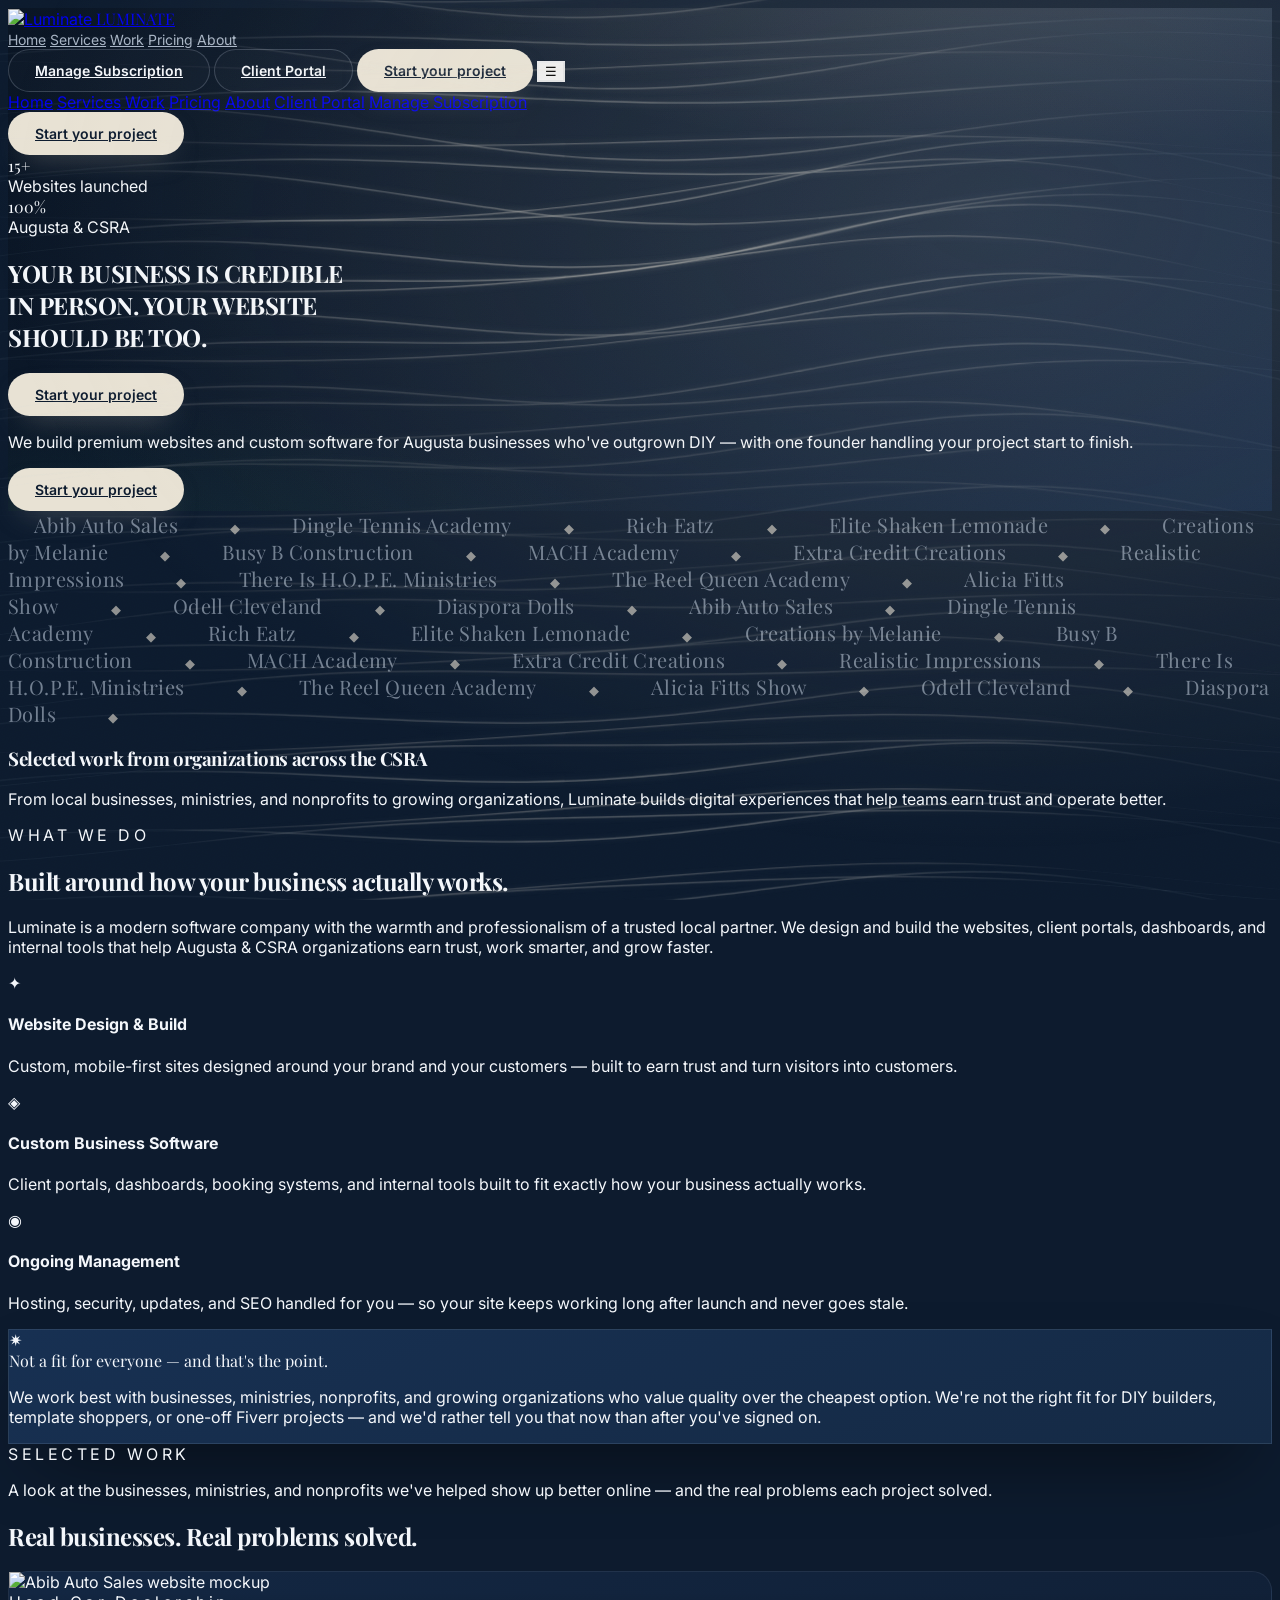
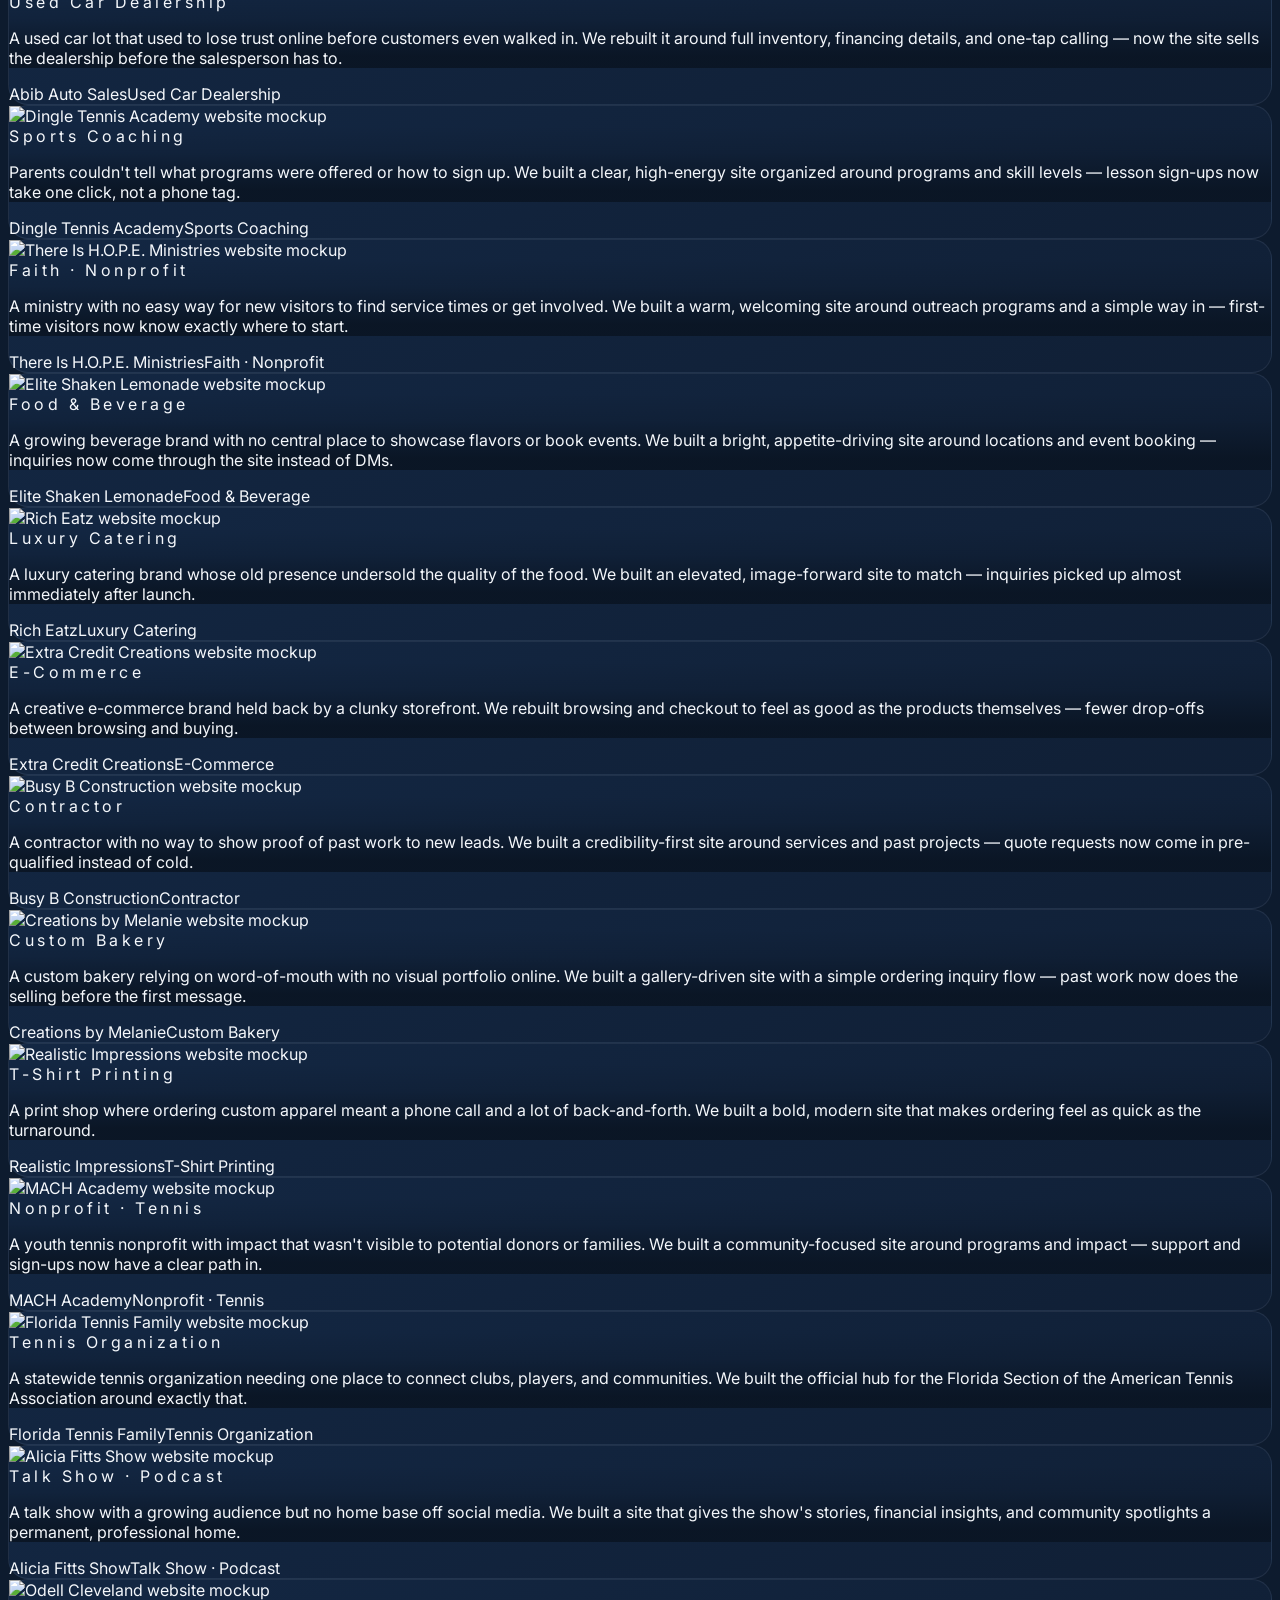
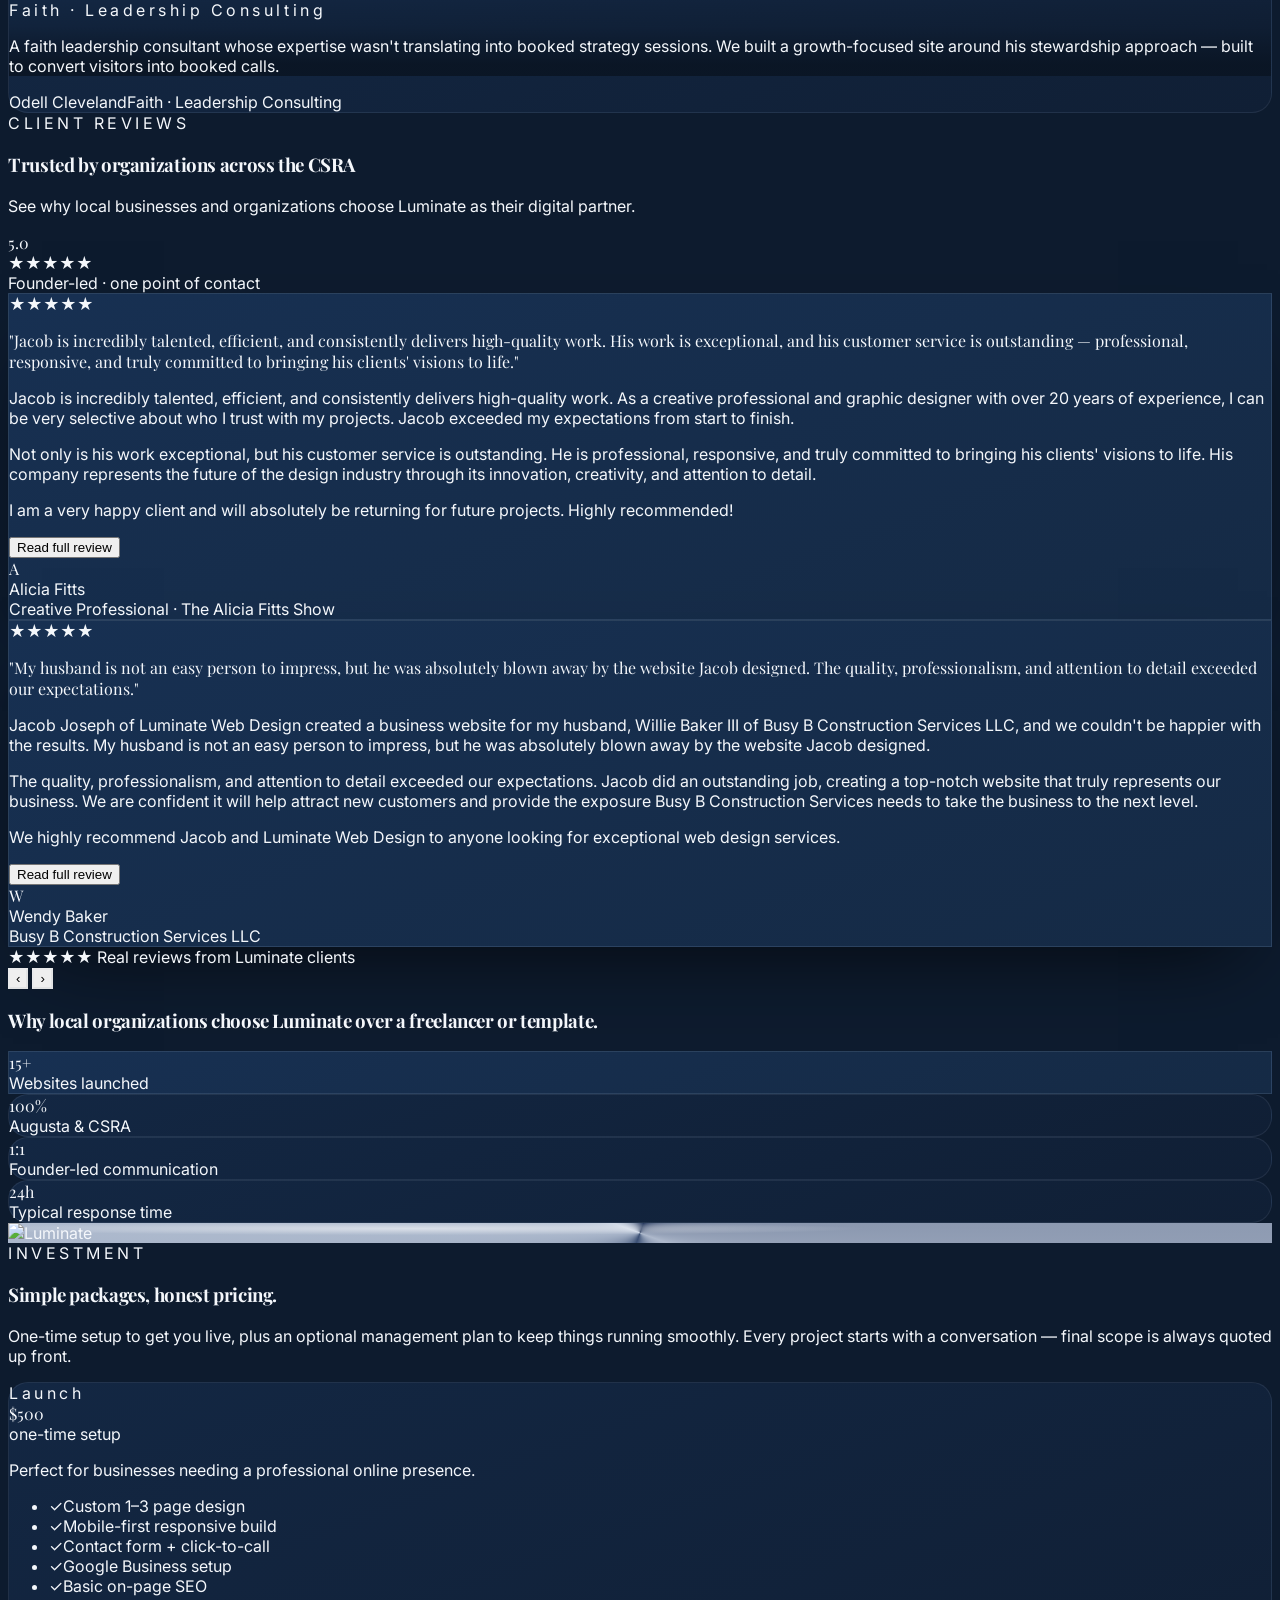
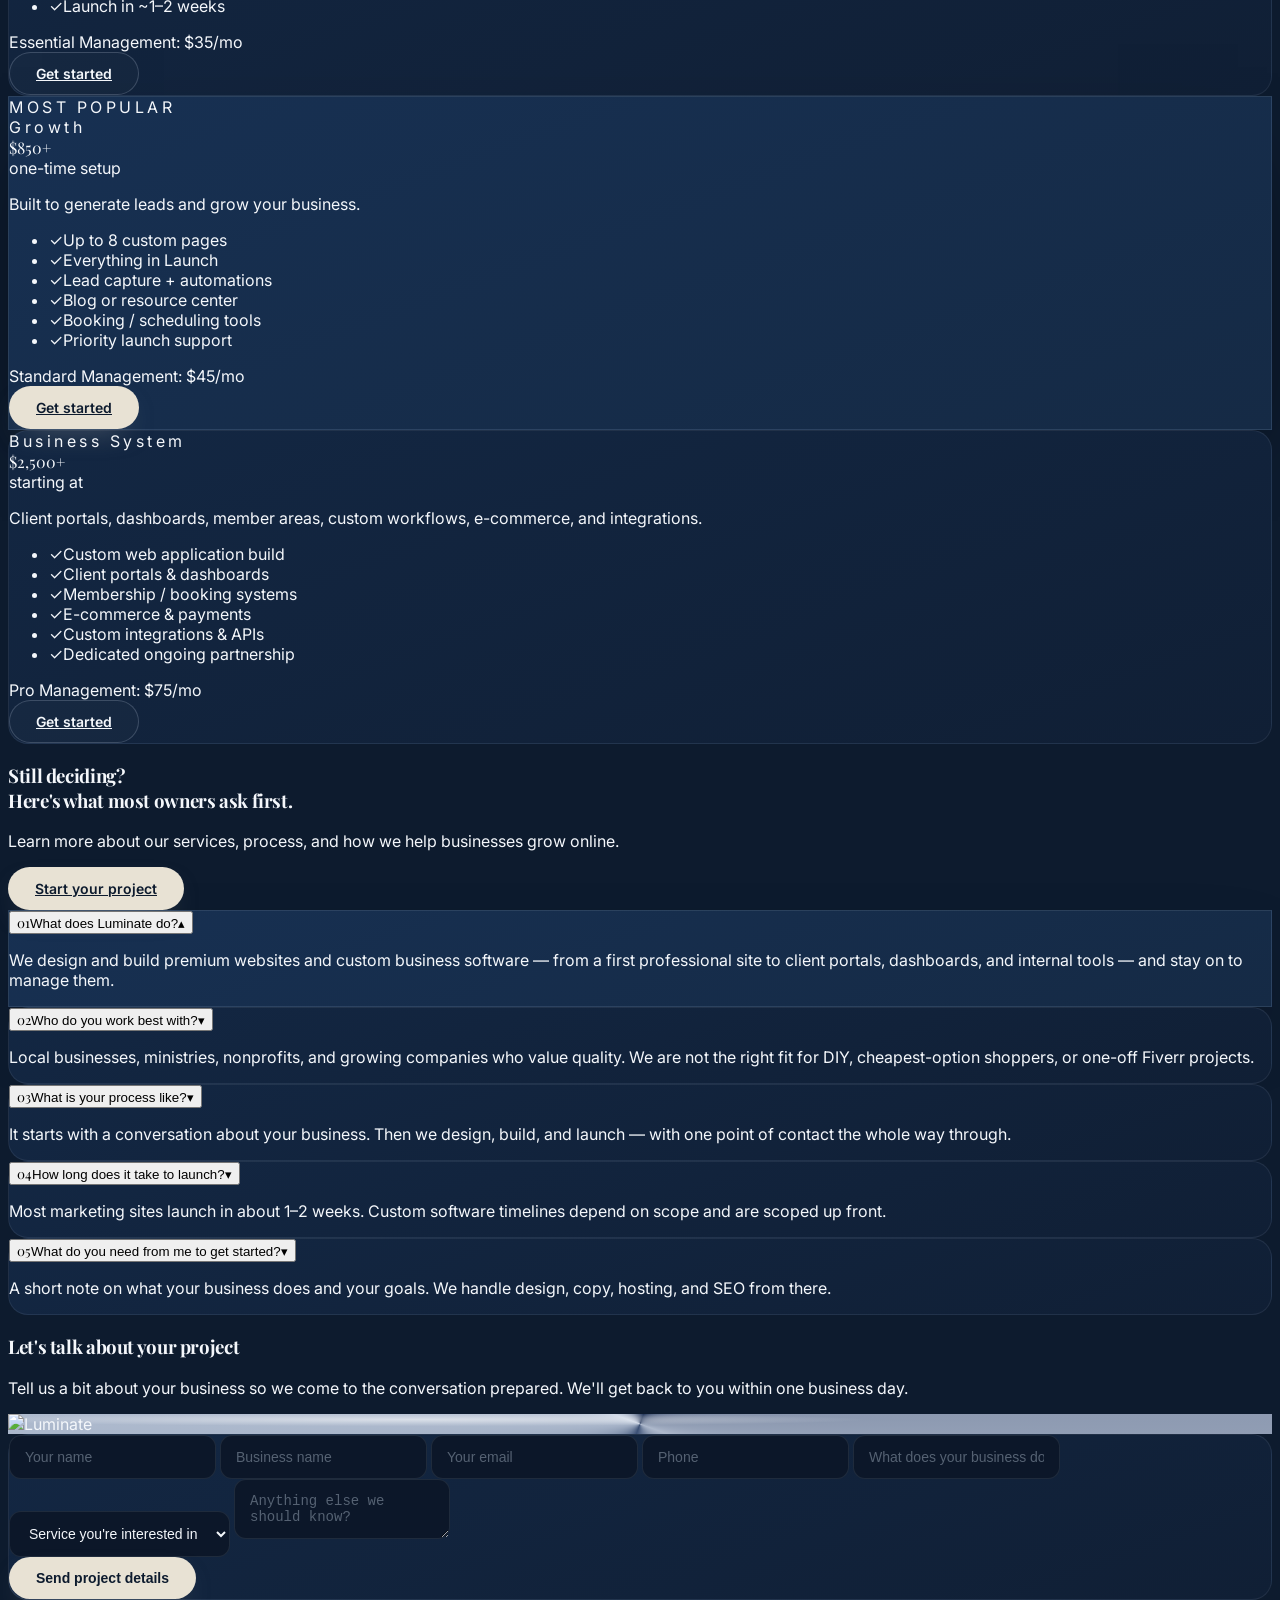
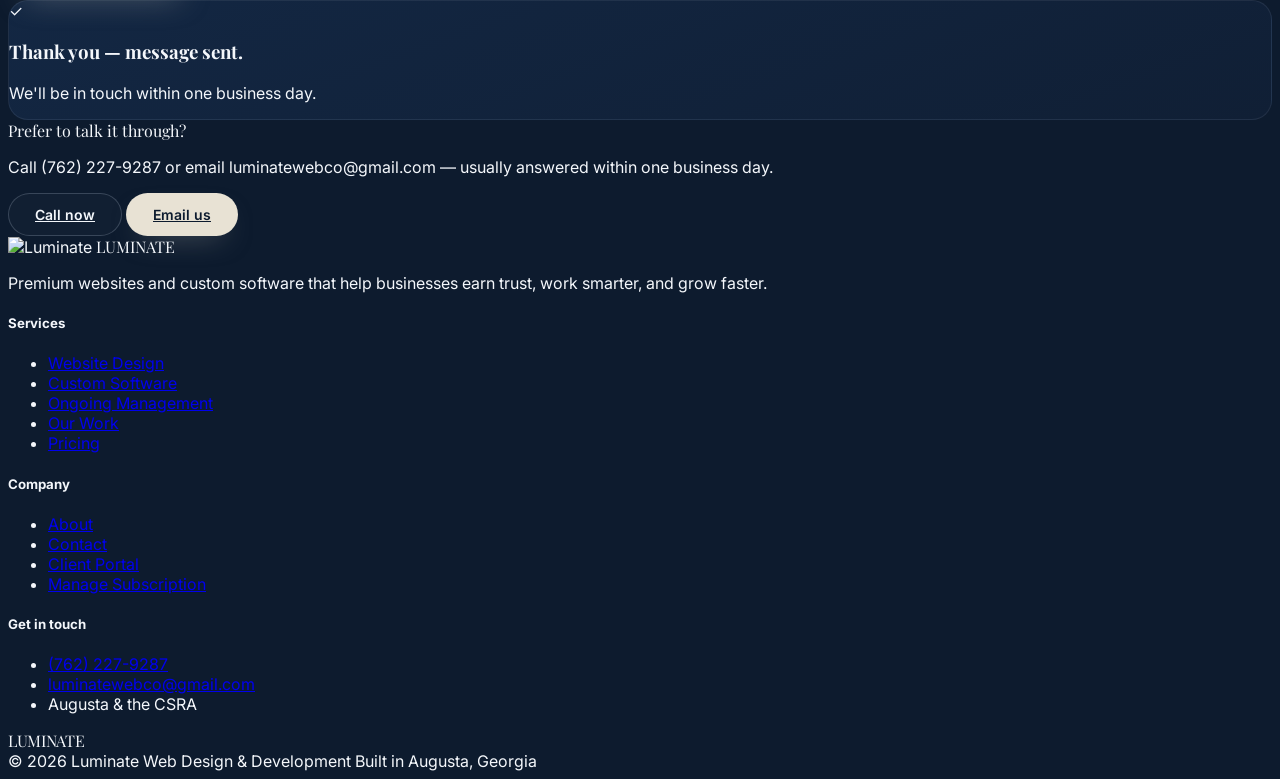
==== commit 7634d9ba: "Install Vercel Web Analytics with latest docs ## Vercel Web Analytics Installation  Successfully ins" ====
--- a/index.html
+++ b/index.html
@@ -6,6 +6,11 @@
 <title>Luminate — Premium Websites &amp; Custom Software · Augusta, GA</title>
 <meta name="description" content="Luminate builds premium websites and custom software that help businesses earn trust, work smarter, and grow faster. Augusta &amp; the CSRA.">
 <link rel="icon" type="image/png" href="brand_assets/luminatelogo1.png">
+<!-- Vercel Web Analytics -->
+<script>
+  window.va = window.va || function () { (window.vaq = window.vaq || []).push(arguments); };
+</script>
+<script defer src="https://cdn.vercel-insights.com/v1/script.js"></script>
 <script src="https://cdn.tailwindcss.com"></script>
 <link rel="preconnect" href="https://fonts.googleapis.com">
 <link rel="preconnect" href="https://fonts.gstatic.com" crossorigin>
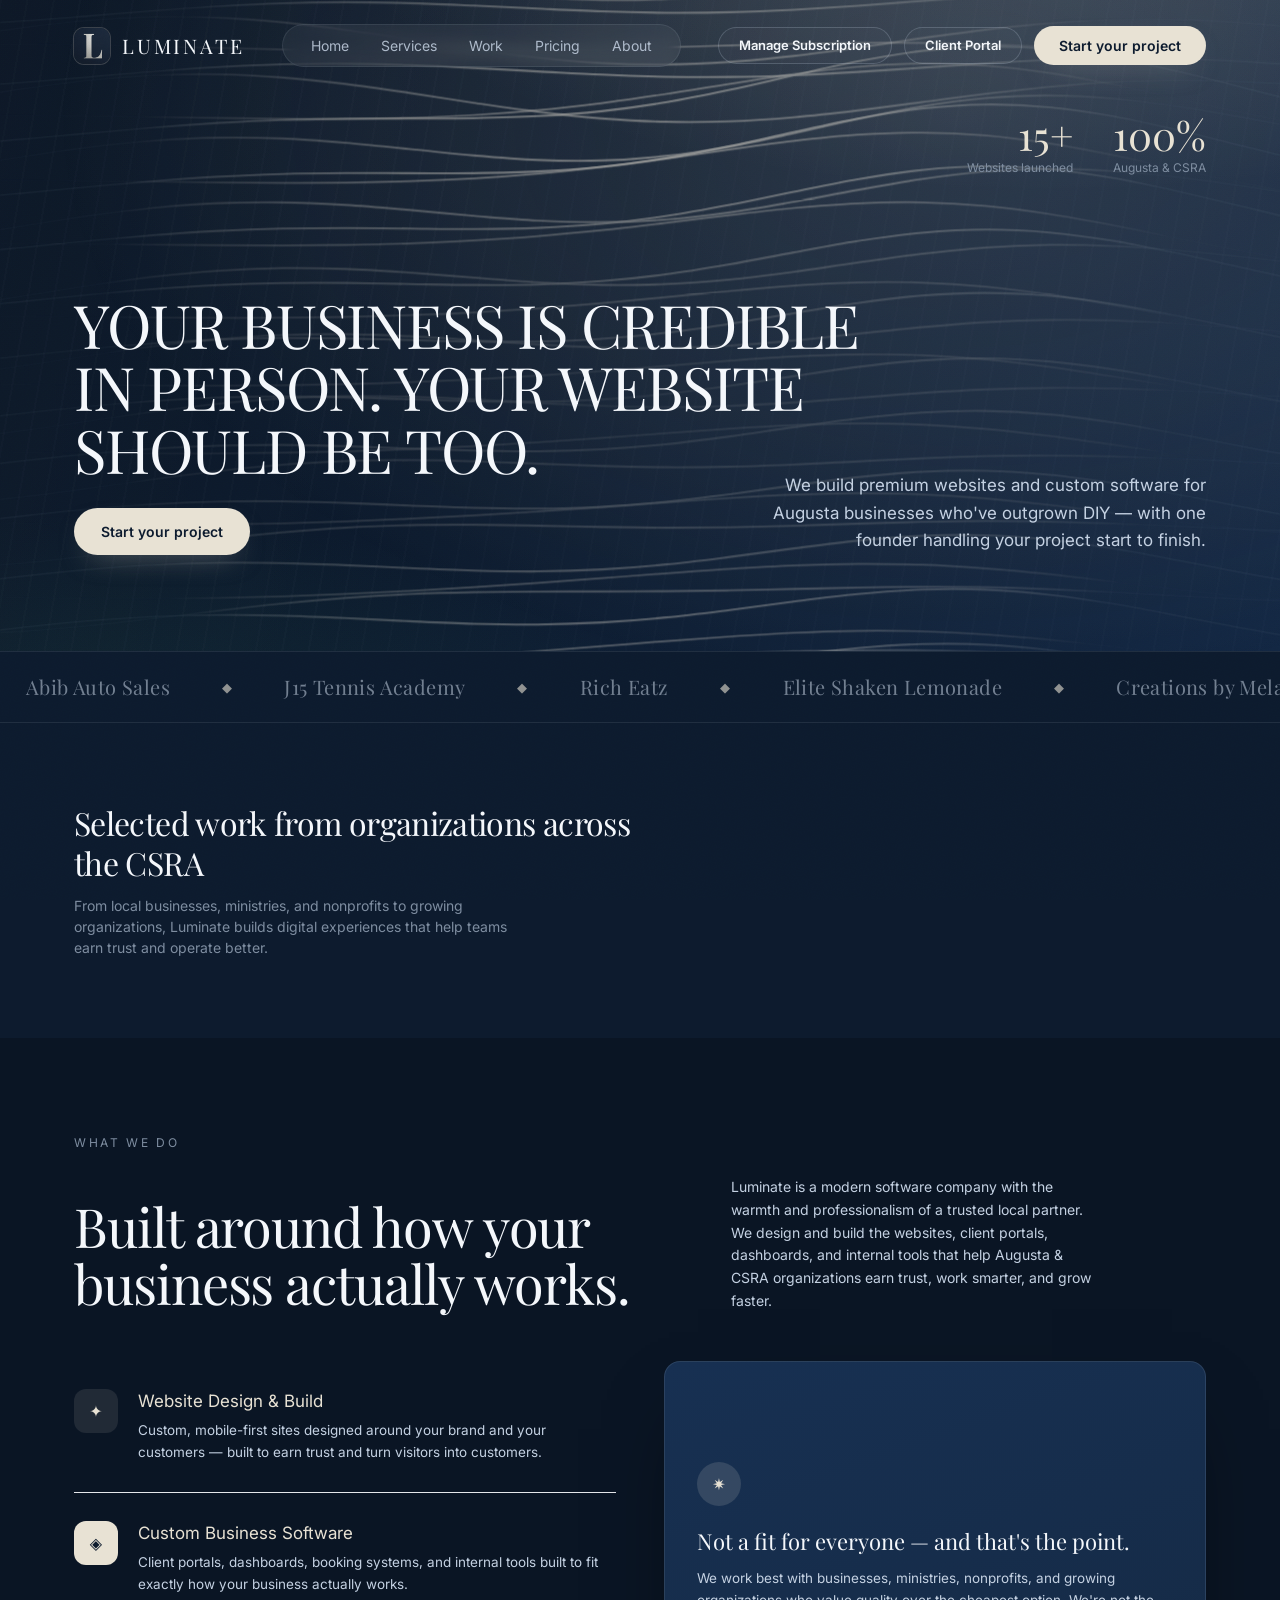
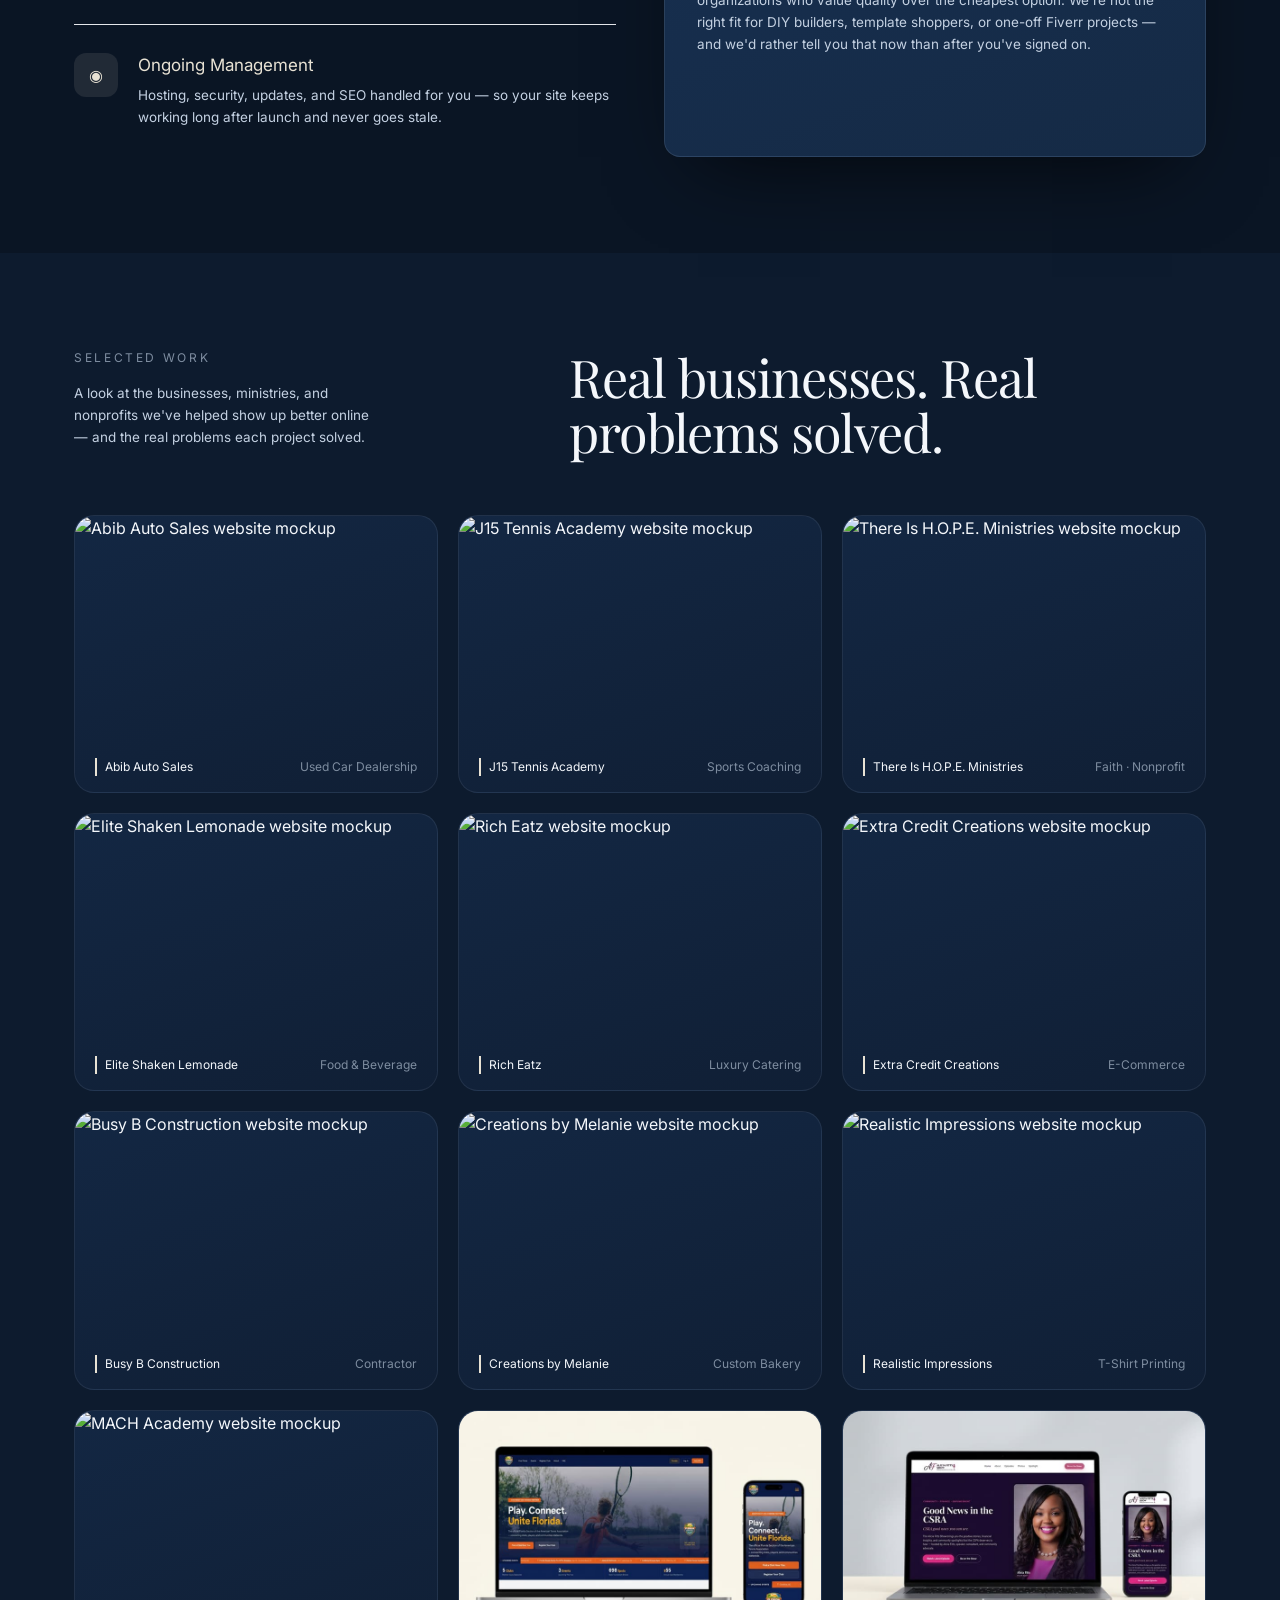
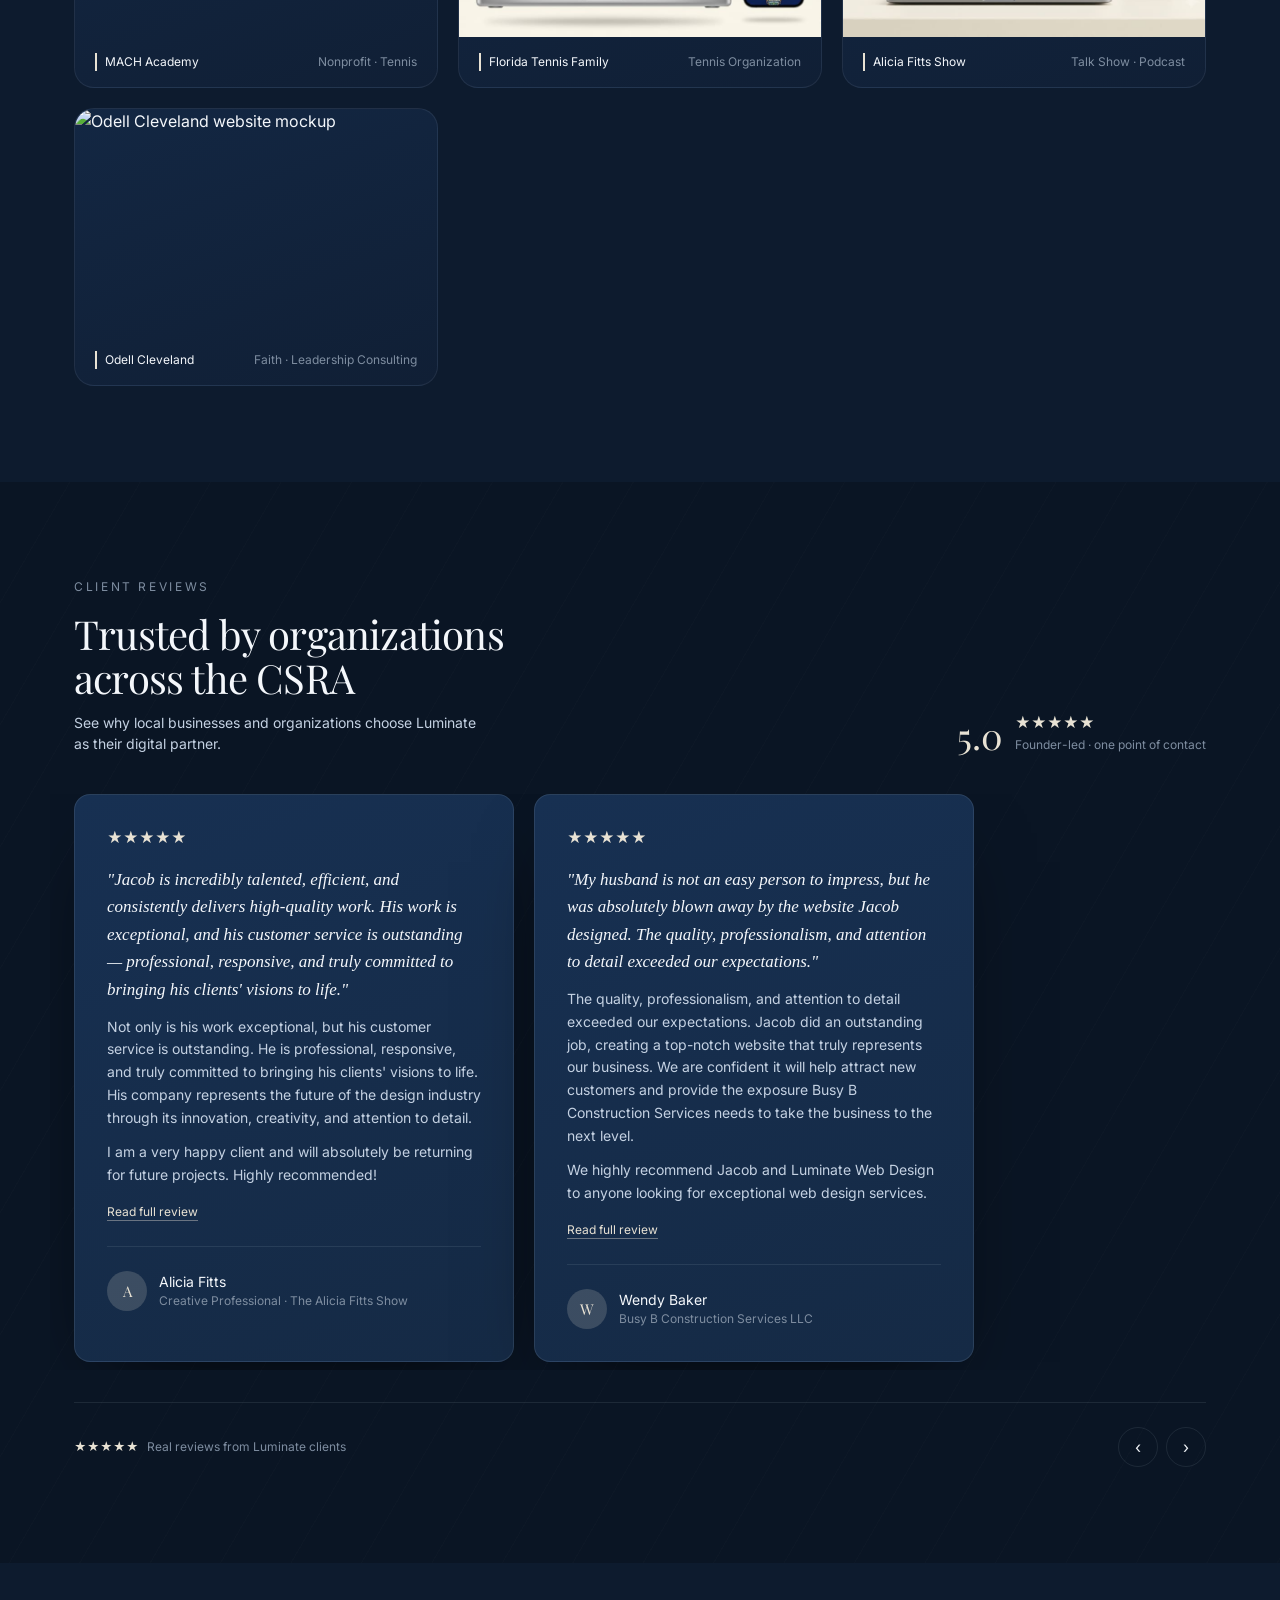
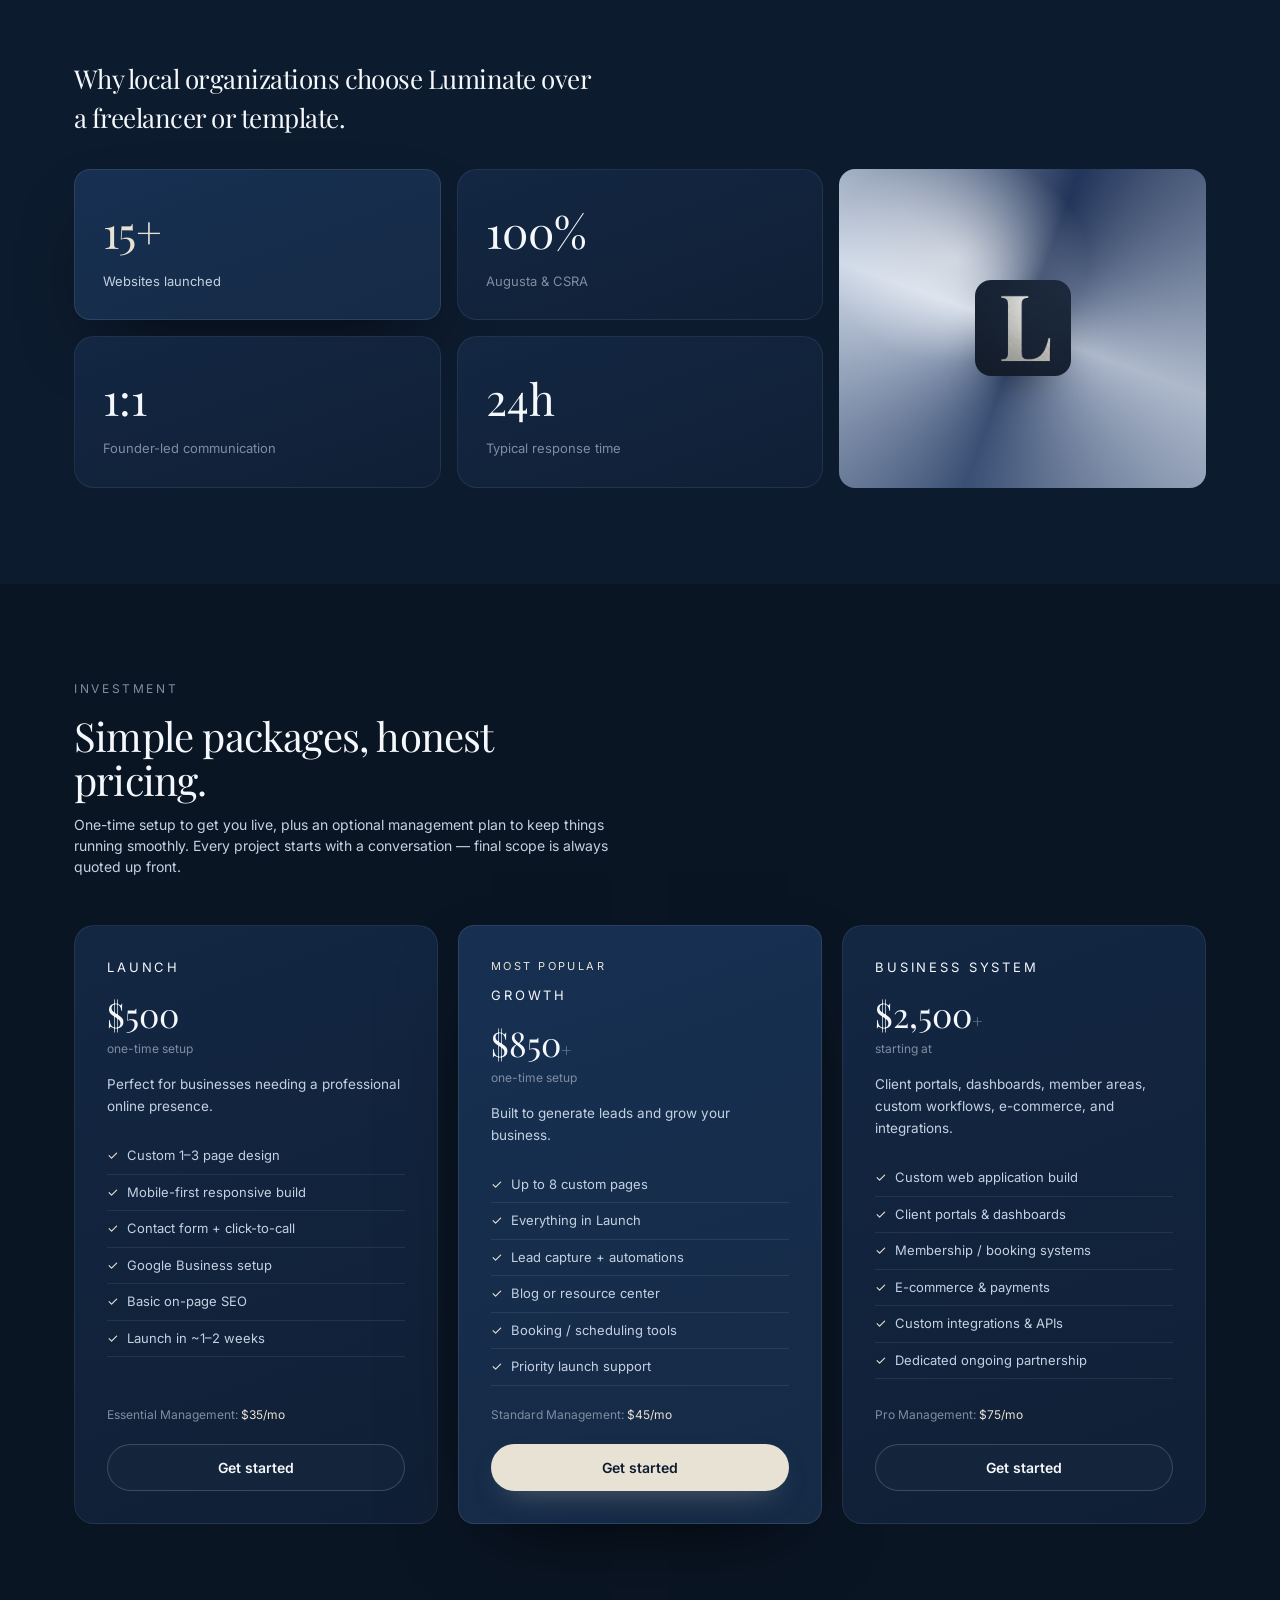
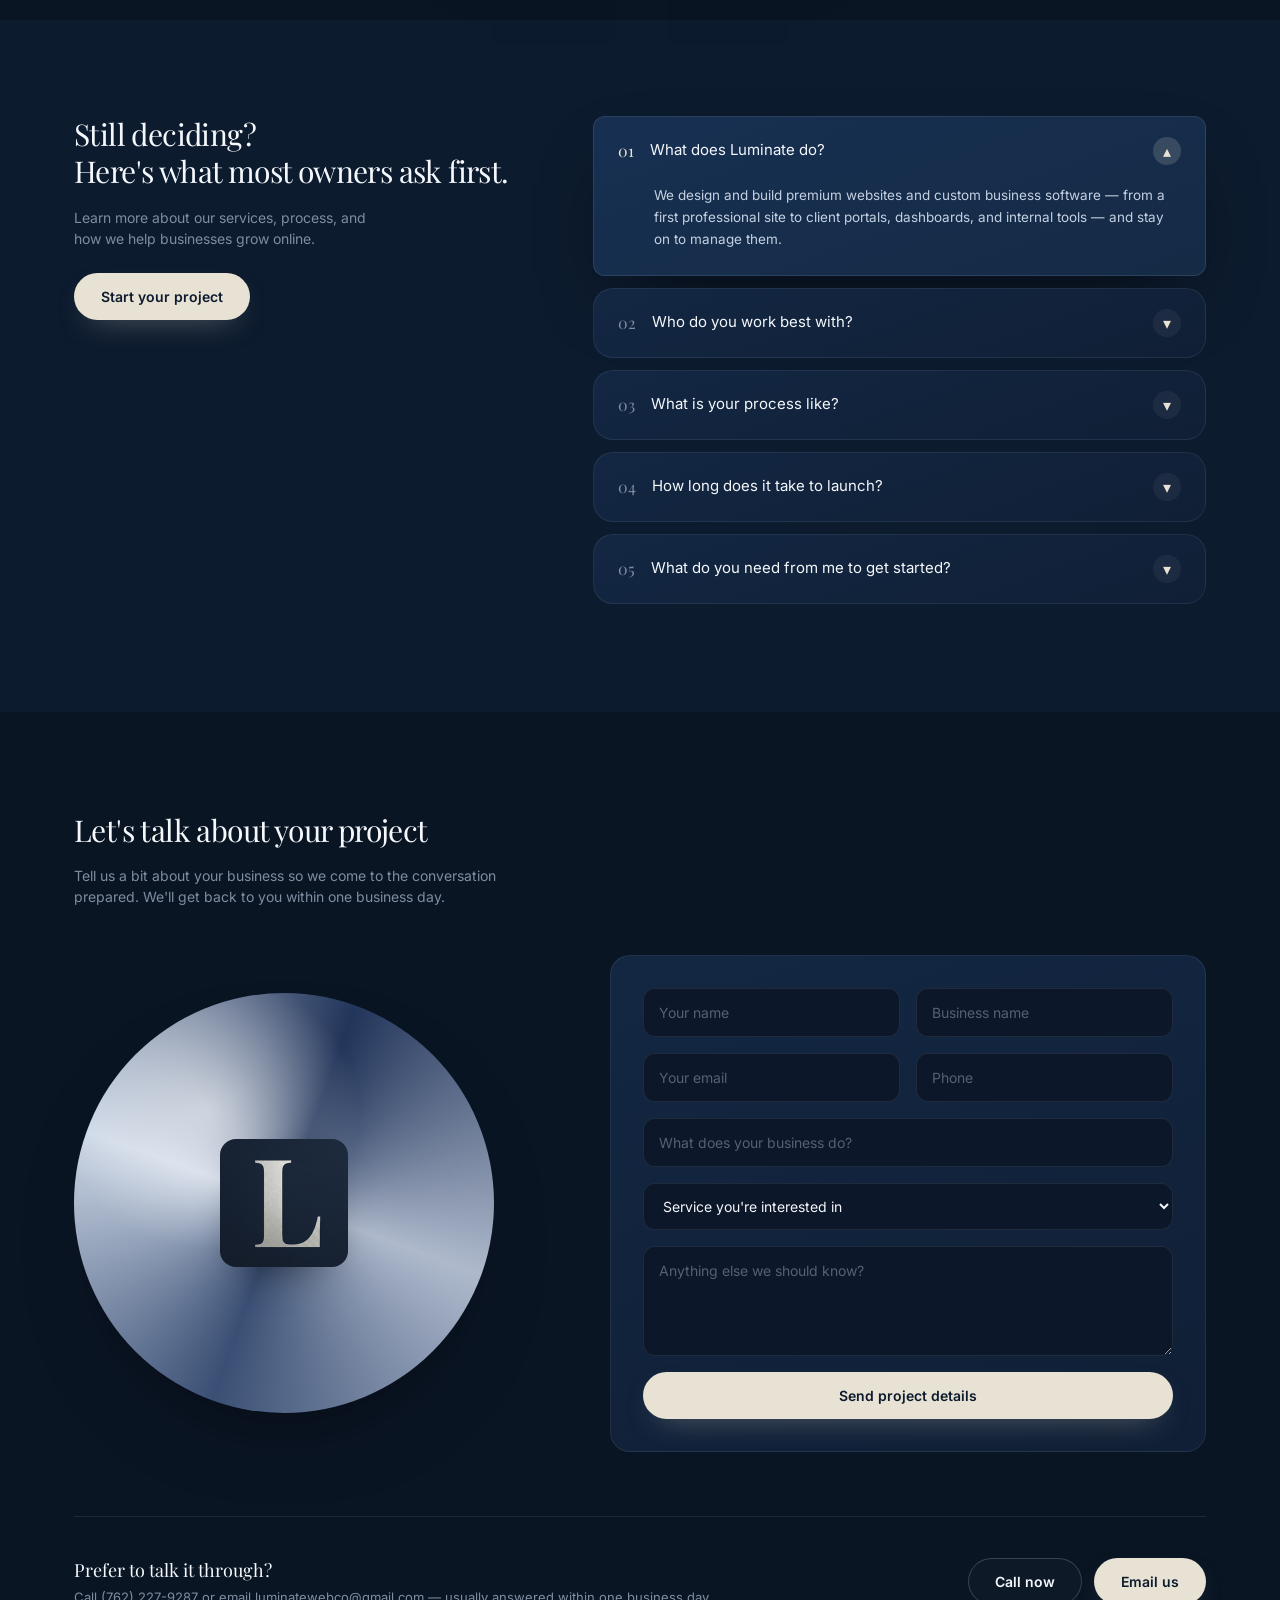
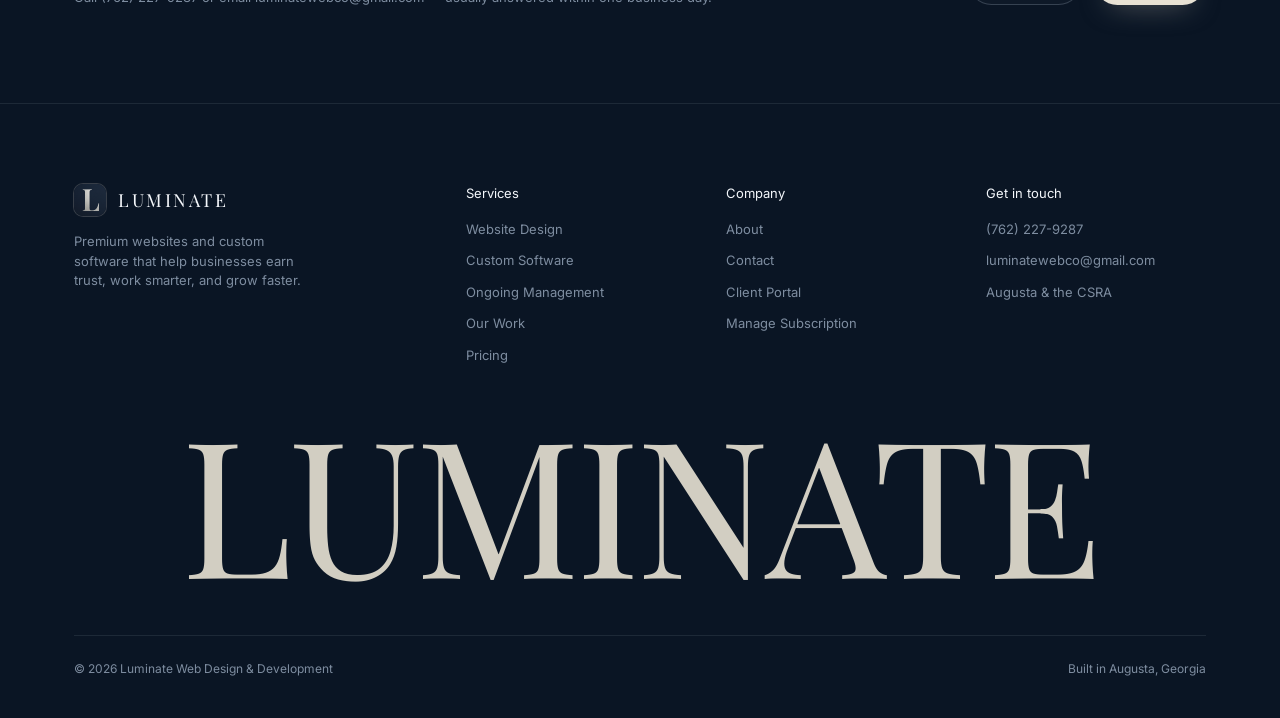
==== commit d1504534: "Fix homepage performance and make portfolio cards clickable - Replace the Tailwind CDN runtime compi" ====
--- a/index.html
+++ b/index.html
@@ -6,31 +6,10 @@
 <title>Luminate — Premium Websites &amp; Custom Software · Augusta, GA</title>
 <meta name="description" content="Luminate builds premium websites and custom software that help businesses earn trust, work smarter, and grow faster. Augusta &amp; the CSRA.">
 <link rel="icon" type="image/png" href="brand_assets/luminatelogo1.png">
-<!-- Vercel Web Analytics -->
-<script>
-  window.va = window.va || function () { (window.vaq = window.vaq || []).push(arguments); };
-</script>
-<script defer src="https://cdn.vercel-insights.com/v1/script.js"></script>
-<script src="https://cdn.tailwindcss.com"></script>
+<link rel="stylesheet" href="styles.css">
 <link rel="preconnect" href="https://fonts.googleapis.com">
 <link rel="preconnect" href="https://fonts.gstatic.com" crossorigin>
 <link href="https://fonts.googleapis.com/css2?family=Playfair+Display:ital,wght@0,500;0,600;0,700;1,500;1,600&family=Inter:wght@400;500;600;700;800;900&display=swap" rel="stylesheet">
-<script>
-tailwind.config = {
-  theme: {
-    extend: {
-      colors: {
-        navy:'#0D1B2E', navy2:'#0A1524', card:'#101F35', card2:'#152A45',
-        ink:'#F4F7FB', dim:'#C4D1E2', dim2:'#7E8DA0',
-        accent:'#E8E2D4', accenthi:'#F3EEE3',
-        brgreen:'#3DAE7A', brred:'#E0796B',
-        line:'rgba(196,209,226,.10)',
-      },
-      fontFamily:{ serif:['"Playfair Display"','serif'], sans:['Inter','system-ui','sans-serif'] },
-    },
-  },
-};
-</script>
 <style>
   html{scroll-behavior:smooth}
   body{font-family:Inter,system-ui,sans-serif;-webkit-font-smoothing:antialiased;background:#0D1B2E;color:#F4F7FB;overflow-x:hidden}
@@ -56,9 +35,7 @@
   .hero-slabs{background:
       linear-gradient(105deg, rgba(232,226,212,.08), transparent 40%),
       repeating-linear-gradient(100deg, rgba(196,209,226,.06) 0 2px, transparent 2px 26px)}
-  /* display via :where() so Tailwind utilities (hidden, lg:inline-flex, …) can override it */
-  :where(.btn){display:inline-flex}
-  .btn{align-items:center;justify-content:center;gap:.5rem;border-radius:999px;font-weight:600;font-size:14px;
+  .btn{display:inline-flex;align-items:center;justify-content:center;gap:.5rem;border-radius:999px;font-weight:600;font-size:14px;
     padding:12px 26px;transition:transform .3s cubic-bezier(.2,.7,.2,1),box-shadow .3s cubic-bezier(.2,.7,.2,1),background-color .25s,color .25s,border-color .25s;cursor:pointer;border:1px solid transparent}
   .btn:focus-visible{outline:none;box-shadow:0 0 0 3px rgba(232,226,212,.45)}
   .btn-primary{background:#E8E2D4;color:#0D1B2E;box-shadow:0 12px 30px -16px rgba(232,226,212,.5)}
@@ -80,7 +57,10 @@
   #topo svg{width:100%;height:100%;display:block}
   #topo .mk-lt-flow{transform-box:fill-box}
   #topo .mk-lt-dim path,#topo .mk-lt-bright path{fill:none;vector-effect:non-scaling-stroke}
-  #topo .mk-lt-bright{filter:drop-shadow(0 0 3px rgba(232,226,212,.55))}
+  /* No drop-shadow filter here on purpose: it sits on a continuously-translating
+     element (.mk-lt-flow), which forces the browser to re-rasterize the filtered
+     result every frame instead of compositing a cached layer. The stroke width/
+     opacity bump in the JS below approximates the same glow at compositor cost. */
   #topo.mk-lt-animated .mk-lt-flow{animation:lt-flow var(--fdur,48s) linear infinite;will-change:transform}
   #topo.mk-lt-animated .mk-lt-sweep{animation:lt-sweep 16s ease-in-out infinite alternate;will-change:transform}
   @keyframes lt-flow{from{transform:translateY(0)}to{transform:translateY(-952px)}}
@@ -121,42 +101,28 @@
         <a class="navlink" href="#about">About</a>
       </div>
       <div class="flex items-center gap-3">
-        <a href="https://billing.stripe.com/p/login/4gM00lbnqbFr9pbfkXgbm00" target="_blank" rel="noopener" class="btn btn-ghost !py-2 !px-5 !text-[13px] hidden lg:inline-flex">Manage Subscription</a>
-        <a href="/portal.html" class="btn btn-ghost !py-2 !px-5 !text-[13px] hidden lg:inline-flex">Client Portal</a>
-        <a href="#connect" class="btn btn-primary !py-2 !px-6 hidden sm:inline-flex">Start your project</a>
-        <button id="mobileMenuBtn" class="lg:hidden w-[42px] h-[42px] rounded-xl border hairline bg-white/5 text-ink text-[17px] flex items-center justify-center" aria-label="Menu" aria-expanded="false">&#9776;</button>
+        <a href="https://billing.stripe.com/p/login/4gM00lbnqbFr9pbfkXgbm00" target="_blank" rel="noopener" class="btn btn-ghost !py-2 !px-5 !text-[13px] hidden sm:inline-flex">Manage Subscription</a>
+        <a href="/portal.html" class="btn btn-ghost !py-2 !px-5 !text-[13px] hidden sm:inline-flex">Client Portal</a>
+        <a href="#connect" class="btn btn-primary !py-2 !px-6">Start your project</a>
       </div>
     </nav>
 
-    <!-- mobile menu -->
-    <div id="mobileMenu" class="hidden lg:!hidden rounded-2xl border hairline bg-navy2/95 backdrop-blur mb-6 overflow-hidden">
-      <a class="block px-6 py-4 text-[15px] text-dim border-b hairline" href="#top" data-mnav>Home</a>
-      <a class="block px-6 py-4 text-[15px] text-dim border-b hairline" href="#services" data-mnav>Services</a>
-      <a class="block px-6 py-4 text-[15px] text-dim border-b hairline" href="#work" data-mnav>Work</a>
-      <a class="block px-6 py-4 text-[15px] text-dim border-b hairline" href="#pricing" data-mnav>Pricing</a>
-      <a class="block px-6 py-4 text-[15px] text-dim border-b hairline" href="#about" data-mnav>About</a>
-      <a class="block px-6 py-4 text-[15px] text-dim border-b hairline" href="/portal.html">Client Portal</a>
-      <a class="block px-6 py-4 text-[15px] text-dim border-b hairline" href="https://billing.stripe.com/p/login/4gM00lbnqbFr9pbfkXgbm00" target="_blank" rel="noopener">Manage Subscription</a>
-      <div class="p-4"><a href="#connect" class="btn btn-primary w-full" data-mnav>Start your project</a></div>
-    </div>
-
-    <!-- hero content: stacked flow on mobile, absolute collage from lg up -->
-    <div id="top" class="relative pt-6 lg:pt-10 pb-16 lg:pb-28 lg:min-h-[560px] flex flex-col gap-8 lg:block">
-      <div class="order-3 flex gap-10 lg:absolute lg:right-0 lg:top-6 lg:text-right">
-        <div><div class="serif text-[34px] lg:text-[40px] font-700 leading-none text-accent">15+</div><div class="text-[12px] text-dim2 mt-1 max-w-[120px]">Websites launched</div></div>
-        <div><div class="serif text-[34px] lg:text-[40px] font-700 leading-none text-accent">100%</div><div class="text-[12px] text-dim2 mt-1">Augusta &amp; CSRA</div></div>
-      </div>
-
-      <div class="order-1 lg:absolute lg:left-0 lg:bottom-24">
-        <h1 class="serif text-[32px] sm:text-[44px] lg:text-[60px] font-700 leading-[1.08] lg:leading-[1.04] track-tight">YOUR BUSINESS IS CREDIBLE<br class="hidden lg:block"> IN PERSON. YOUR WEBSITE<br class="hidden lg:block"> SHOULD BE TOO.</h1>
-        <a href="#connect" class="btn btn-primary mt-7 hidden lg:inline-flex">Start your project</a>
-      </div>
-
-      <div class="order-2 max-w-[540px] lg:absolute lg:right-0 lg:bottom-24 lg:max-w-[460px] lg:text-right">
-        <p class="text-[16px] lg:text-[17px] text-dim leading-relaxed">
+    <!-- hero content -->
+    <div id="top" class="relative pt-10 pb-28 min-h-[560px]">
+      <div class="absolute right-0 top-6 flex gap-10 text-right">
+        <div><div class="serif text-[40px] font-700 leading-none text-accent">15+</div><div class="text-[12px] text-dim2 mt-1 max-w-[120px]">Websites launched</div></div>
+        <div><div class="serif text-[40px] font-700 leading-none text-accent">100%</div><div class="text-[12px] text-dim2 mt-1">Augusta &amp; CSRA</div></div>
+      </div>
+
+      <div class="absolute left-0 bottom-24">
+        <h1 class="serif text-[40px] sm:text-[60px] font-700 leading-[1.04] track-tight">YOUR BUSINESS IS CREDIBLE<br>IN PERSON. YOUR WEBSITE<br>SHOULD BE TOO.</h1>
+        <a href="#connect" class="btn btn-primary mt-7">Start your project</a>
+      </div>
+
+      <div class="absolute right-0 bottom-24 max-w-[460px] text-right">
+        <p class="text-[17px] text-dim leading-relaxed">
           We build premium websites and custom software for Augusta businesses who've outgrown DIY — with one founder handling your project start to finish.
         </p>
-        <a href="#connect" class="btn btn-primary mt-6 lg:hidden">Start your project</a>
       </div>
     </div>
   </div>
@@ -168,7 +134,7 @@
 </div>
 
 <!-- ============ TRUSTED PARTNERS ============ -->
-<section id="about" class="bg-navy py-14 sm:py-20">
+<section id="about" class="bg-navy py-20">
   <div class="max-w-[1180px] mx-auto px-6">
     <h3 class="serif text-[26px] sm:text-[32px] font-600 track-tight leading-tight mb-3 max-w-[560px]" data-reveal>Selected work from organizations across the CSRA</h3>
     <p class="text-[14px] text-dim2 max-w-[460px]" data-reveal>From local businesses, ministries, and nonprofits to growing organizations, Luminate builds digital experiences that help teams earn trust and operate better.</p>
@@ -176,7 +142,7 @@
 </section>
 
 <!-- ============ SERVICES (merged) ============ -->
-<section id="services" class="bg-navy2 py-16 sm:py-24">
+<section id="services" class="bg-navy2 py-24">
   <div class="max-w-[1180px] mx-auto px-6">
     <div class="track-wide text-[12px] text-dim2 font-600 mb-6" data-reveal>WHAT WE DO</div>
     <div class="grid lg:grid-cols-[1.3fr_1fr] gap-10 items-end" data-reveal>
@@ -211,7 +177,7 @@
 </section>
 
 <!-- ============ SELECTED WORK (darker) ============ -->
-<section id="work" class="bg-navy py-16 sm:py-24">
+<section id="work" class="bg-navy py-24">
   <div class="max-w-[1180px] mx-auto px-6">
     <div class="grid lg:grid-cols-[1fr_1.4fr] gap-10 items-start mb-14" data-reveal>
       <div>
@@ -225,7 +191,7 @@
 </section>
 
 <!-- ============ TRUSTED BY CLIENTS ============ -->
-<section id="clients" class="bg-navy2 py-16 sm:py-24 relative overflow-hidden">
+<section id="clients" class="bg-navy2 py-24 relative overflow-hidden">
   <div class="absolute inset-0 opacity-40 pointer-events-none" style="background:repeating-linear-gradient(120deg,transparent 0 60px,rgba(232,226,212,.03) 60px 61px)"></div>
   <div class="max-w-[1180px] mx-auto px-6 relative">
     <div class="flex flex-col lg:flex-row justify-between items-start lg:items-end gap-8 mb-10" data-reveal>
@@ -261,7 +227,7 @@
 </section>
 
 <!-- ============ WHAT SETS US APART ============ -->
-<section class="bg-navy pb-16 pt-16 sm:pb-24 sm:pt-24">
+<section class="bg-navy pb-24 pt-24">
   <div class="max-w-[1180px] mx-auto px-6">
     <h3 class="serif text-[26px] font-600 track-tight mb-8 max-w-[520px]" data-reveal>Why local organizations choose Luminate over a freelancer or template.</h3>
     <div class="grid md:grid-cols-3 gap-4" data-reveal>
@@ -279,7 +245,7 @@
 </section>
 
 <!-- ============ PRICING ============ -->
-<section id="pricing" class="bg-navy2 py-16 sm:py-24">
+<section id="pricing" class="bg-navy2 py-24">
   <div class="max-w-[1180px] mx-auto px-6">
     <div class="mb-12 max-w-[560px]" data-reveal>
       <div class="track-wide text-[12px] text-dim2 font-600 mb-4">INVESTMENT</div>
@@ -291,7 +257,7 @@
 </section>
 
 <!-- ============ FAQ ============ -->
-<section id="faq-section" class="bg-navy py-16 sm:py-24">
+<section id="faq-section" class="bg-navy py-24">
   <div class="max-w-[1180px] mx-auto px-6 grid lg:grid-cols-[1fr_1.3fr] gap-12">
     <div data-reveal>
       <h3 class="serif text-[30px] font-600 track-tight leading-tight">Still deciding?<br>Here's what most owners ask first.</h3>
@@ -303,14 +269,14 @@
 </section>
 
 <!-- ============ LET'S CONNECT ============ -->
-<section id="connect" class="bg-navy2 py-16 sm:py-24">
+<section id="connect" class="bg-navy2 py-24">
   <div class="max-w-[1180px] mx-auto px-6">
     <div class="mb-12" data-reveal>
       <h3 class="serif text-[30px] font-600 track-tight">Let's talk about your project</h3>
       <p class="text-[14px] text-dim2 mt-3 max-w-[460px]">Tell us a bit about your business so we come to the conversation prepared. We'll get back to you within one business day.</p>
     </div>
     <div class="grid lg:grid-cols-[.9fr_1.1fr] gap-12 items-center">
-      <div class="aspect-square rounded-full glass shadow-[0_40px_80px_-40px_rgba(0,0,0,.55)] hidden lg:flex items-center justify-center max-w-[420px] overflow-hidden" data-reveal>
+      <div class="aspect-square rounded-full glass shadow-[0_40px_80px_-40px_rgba(0,0,0,.55)] flex items-center justify-center max-w-[420px] overflow-hidden" data-reveal>
         <img src="brand_assets/luminatelogo1.png" alt="Luminate" class="w-32 h-32 rounded-2xl object-cover shadow-[0_20px_40px_-20px_rgba(0,0,0,.5)]">
       </div>
       <div data-reveal>
@@ -485,7 +451,7 @@
       dimPaths+='<path d="'+c.d+'" stroke="'+dimStroke+'" stroke-opacity="'+c.o+'" stroke-width="'+round1(opts.lineWidth*(1-li*0.12))+'" stroke-linecap="round"/>';}
     var brightPaths='';
     for(var j=0;j<layer.contours.length;j++){var c2=layer.contours[j];
-      brightPaths+='<path d="'+c2.d+'" stroke="'+ACCENT+'" stroke-opacity="'+round1(clamp(0.9*opts.intensity,0.3,1))+'" stroke-width="'+round1(opts.lineWidth*(1-li*0.08))+'" stroke-linecap="round"/>';}
+      brightPaths+='<path d="'+c2.d+'" stroke="'+ACCENT+'" stroke-opacity="'+round1(clamp(0.9*opts.intensity,0.3,1))+'" stroke-width="'+round1(opts.lineWidth*1.6*(1-li*0.08))+'" stroke-linecap="round"/>';}
     // dim lines flow continuously; bright reveal sits under a fixed traveling-light mask above the flow
     body+='<g class="mk-lt-layer" data-i="'+li+'">'
       +'<g class="mk-lt-flow" style="'+flowStyle+'"><g class="mk-lt-dim">'+dimPaths+'</g><g class="mk-lt-dim" transform="translate(0,'+SPAN+')">'+dimPaths+'</g></g>'
@@ -523,23 +489,23 @@
 // Selected work cards
 (function(){
   var work = [
-    { n:'Abib Auto Sales', t:'Used Car Dealership', img:'images/work/abib-auto-sales.jpg', desc:"A used car lot that used to lose trust online before customers even walked in. We rebuilt it around full inventory, financing details, and one-tap calling — now the site sells the dealership before the salesperson has to." },
-    { n:'Dingle Tennis Academy', t:'Sports Coaching', img:'images/work/dingle-tennis-academy.jpg', desc:"Parents couldn't tell what programs were offered or how to sign up. We built a clear, high-energy site organized around programs and skill levels — lesson sign-ups now take one click, not a phone tag." },
-    { n:'There Is H.O.P.E. Ministries', t:'Faith · Nonprofit', img:'images/work/hope-ministries.jpg', desc:"A ministry with no easy way for new visitors to find service times or get involved. We built a warm, welcoming site around outreach programs and a simple way in — first-time visitors now know exactly where to start." },
-    { n:'Elite Shaken Lemonade', t:'Food & Beverage', img:'images/work/elite-shaken-lemonade.jpg', desc:"A growing beverage brand with no central place to showcase flavors or book events. We built a bright, appetite-driving site around locations and event booking — inquiries now come through the site instead of DMs." },
-    { n:'Rich Eatz', t:'Luxury Catering', img:'images/work/rich-eatz.jpg', desc:"A luxury catering brand whose old presence undersold the quality of the food. We built an elevated, image-forward site to match — inquiries picked up almost immediately after launch." },
-    { n:'Extra Credit Creations', t:'E-Commerce', img:'images/work/extra-credit-creations.jpg', desc:"A creative e-commerce brand held back by a clunky storefront. We rebuilt browsing and checkout to feel as good as the products themselves — fewer drop-offs between browsing and buying." },
-    { n:'Busy B Construction', t:'Contractor', img:'images/work/busy-b-construction.jpg', desc:"A contractor with no way to show proof of past work to new leads. We built a credibility-first site around services and past projects — quote requests now come in pre-qualified instead of cold." },
-    { n:'Creations by Melanie', t:'Custom Bakery', img:'images/work/creations-by-melanie.jpg', desc:"A custom bakery relying on word-of-mouth with no visual portfolio online. We built a gallery-driven site with a simple ordering inquiry flow — past work now does the selling before the first message." },
-    { n:'Realistic Impressions', t:'T-Shirt Printing', img:'images/work/realistic-impressions.jpg', desc:"A print shop where ordering custom apparel meant a phone call and a lot of back-and-forth. We built a bold, modern site that makes ordering feel as quick as the turnaround." },
-    { n:'MACH Academy', t:'Nonprofit · Tennis', img:'images/work/mach-academy.jpg', desc:"A youth tennis nonprofit with impact that wasn't visible to potential donors or families. We built a community-focused site around programs and impact — support and sign-ups now have a clear path in." },
-    { n:'Florida Tennis Family', t:'Tennis Organization', img:'images/work/florida-tennis-family.png', desc:"A statewide tennis organization needing one place to connect clubs, players, and communities. We built the official hub for the Florida Section of the American Tennis Association around exactly that." },
-    { n:'Alicia Fitts Show', t:'Talk Show · Podcast', img:'images/work/alicia-fitts-show.png', desc:"A talk show with a growing audience but no home base off social media. We built a site that gives the show's stories, financial insights, and community spotlights a permanent, professional home." },
-    { n:'Odell Cleveland', t:'Faith · Leadership Consulting', img:'images/work/odellcleveland.jpg', desc:"A faith leadership consultant whose expertise wasn't translating into booked strategy sessions. We built a growth-focused site around his stewardship approach — built to convert visitors into booked calls." },
+    { n:'Abib Auto Sales', t:'Used Car Dealership', img:'images/work/abib-auto-sales.jpg', url:null, desc:"A used car lot that used to lose trust online before customers even walked in. We rebuilt it around full inventory, financing details, and one-tap calling — now the site sells the dealership before the salesperson has to." },
+    { n:'J15 Tennis Academy', t:'Sports Coaching', img:'images/work/dingle-tennis-academy.jpg', url:'https://www.j15tennisacademy.com/', desc:"Parents couldn't tell what programs were offered or how to sign up. We built a clear, high-energy site organized around programs and skill levels — lesson sign-ups now take one click, not a phone tag." },
+    { n:'There Is H.O.P.E. Ministries', t:'Faith · Nonprofit', img:'images/work/hope-ministries.jpg', url:'https://www.thereishopeministries.org/', desc:"A ministry with no easy way for new visitors to find service times or get involved. We built a warm, welcoming site around outreach programs and a simple way in — first-time visitors now know exactly where to start." },
+    { n:'Elite Shaken Lemonade', t:'Food & Beverage', img:'images/work/elite-shaken-lemonade.jpg', url:null, desc:"A growing beverage brand with no central place to showcase flavors or book events. We built a bright, appetite-driving site around locations and event booking — inquiries now come through the site instead of DMs." },
+    { n:'Rich Eatz', t:'Luxury Catering', img:'images/work/rich-eatz.jpg', url:'https://lonzaricheatz.com', desc:"A luxury catering brand whose old presence undersold the quality of the food. We built an elevated, image-forward site to match — inquiries picked up almost immediately after launch." },
+    { n:'Extra Credit Creations', t:'E-Commerce', img:'images/work/extra-credit-creations.jpg', url:'https://extracreditcreations.lovable.app/', desc:"A creative e-commerce brand held back by a clunky storefront. We rebuilt browsing and checkout to feel as good as the products themselves — fewer drop-offs between browsing and buying." },
+    { n:'Busy B Construction', t:'Contractor', img:'images/work/busy-b-construction.jpg', url:'https://busybconstructionservices.com/', desc:"A contractor with no way to show proof of past work to new leads. We built a credibility-first site around services and past projects — quote requests now come in pre-qualified instead of cold." },
+    { n:'Creations by Melanie', t:'Custom Bakery', img:'images/work/creations-by-melanie.jpg', url:null, desc:"A custom bakery relying on word-of-mouth with no visual portfolio online. We built a gallery-driven site with a simple ordering inquiry flow — past work now does the selling before the first message." },
+    { n:'Realistic Impressions', t:'T-Shirt Printing', img:'images/work/realistic-impressions.jpg', url:'https://realisticimpressions.com', desc:"A print shop where ordering custom apparel meant a phone call and a lot of back-and-forth. We built a bold, modern site that makes ordering feel as quick as the turnaround." },
+    { n:'MACH Academy', t:'Nonprofit · Tennis', img:'images/work/mach-academy.jpg', url:'https://mach-youth-spark.lovable.app', desc:"A youth tennis nonprofit with impact that wasn't visible to potential donors or families. We built a community-focused site around programs and impact — support and sign-ups now have a clear path in." },
+    { n:'Florida Tennis Family', t:'Tennis Organization', img:'images/work/florida-tennis-family.jpg', url:'https://floridatennisfamily.org', desc:"A statewide tennis organization needing one place to connect clubs, players, and communities. We built the official hub for the Florida Section of the American Tennis Association around exactly that." },
+    { n:'Alicia Fitts Show', t:'Talk Show · Podcast', img:'images/work/alicia-fitts-show.jpg', url:'https://aliciafittsshow.com', desc:"A talk show with a growing audience but no home base off social media. We built a site that gives the show's stories, financial insights, and community spotlights a permanent, professional home." },
+    { n:'Odell Cleveland', t:'Faith · Leadership Consulting', img:'images/work/odellcleveland.jpg', url:'https://odellcleveland.com', desc:"A faith leadership consultant whose expertise wasn't translating into booked strategy sessions. We built a growth-focused site around his stewardship approach — built to convert visitors into booked calls." },
   ];
   var g = document.getElementById('projects');
   g.innerHTML = work.map(function(w){
-    return '<article class="card-hover rounded-2xl overflow-hidden surface group">'
+    var card = '<article class="card-hover rounded-2xl overflow-hidden surface group h-full">'
       + '<div class="aspect-[16/10] w-full relative overflow-hidden">'
       +   '<img src="'+w.img+'" alt="'+w.n+' website mockup" loading="lazy" class="absolute inset-0 w-full h-full object-cover transition-transform duration-700 group-hover:scale-105">'
       +   '<div class="absolute inset-0 flex flex-col justify-end p-5 opacity-0 group-hover:opacity-100 transition-opacity duration-300" style="background:linear-gradient(to top,rgba(10,21,36,.94) 15%,rgba(10,21,36,.2) 65%,transparent 100%)">'
@@ -551,30 +517,15 @@
       +   '<span class="text-ink border-l-2 border-accent pl-2">'+w.n+'</span>'
       +   '<span class="text-dim2">'+w.t+'</span>'
       + '</div></article>';
+    return w.url
+      ? '<a href="'+w.url+'" target="_blank" rel="noopener" class="block h-full">'+card+'</a>'
+      : card;
   }).join('');
 })();
 
-// Mobile menu
-(function(){
-  var btn = document.getElementById('mobileMenuBtn');
-  var menu = document.getElementById('mobileMenu');
-  btn.addEventListener('click', function(){
-    var open = menu.classList.toggle('hidden') === false;
-    btn.setAttribute('aria-expanded', open ? 'true' : 'false');
-    btn.innerHTML = open ? '&#10005;' : '&#9776;';
-  });
-  menu.querySelectorAll('a').forEach(function(a){
-    a.addEventListener('click', function(){
-      menu.classList.add('hidden');
-      btn.setAttribute('aria-expanded', 'false');
-      btn.innerHTML = '&#9776;';
-    });
-  });
-})();
-
 // Client marquee
 (function(){
-  var clients = ['Abib Auto Sales','Dingle Tennis Academy','Rich Eatz','Elite Shaken Lemonade','Creations by Melanie','Busy B Construction','MACH Academy','Extra Credit Creations','Realistic Impressions','There Is H.O.P.E. Ministries','The Reel Queen Academy','Alicia Fitts Show','Odell Cleveland','Diaspora Dolls'];
+  var clients = ['Abib Auto Sales','J15 Tennis Academy','Rich Eatz','Elite Shaken Lemonade','Creations by Melanie','Busy B Construction','MACH Academy','Extra Credit Creations','Realistic Impressions','There Is H.O.P.E. Ministries','The Reel Queen Academy','Alicia Fitts Show','Odell Cleveland','Diaspora Dolls'];
   var track = document.getElementById('marqueeTrack');
   var html = '';
   for (var r = 0; r < 2; r++) {
--- a/styles.css
+++ b/styles.css
@@ -0,0 +1 @@
+*,:after,:before{--tw-border-spacing-x:0;--tw-border-spacing-y:0;--tw-translate-x:0;--tw-translate-y:0;--tw-rotate:0;--tw-skew-x:0;--tw-skew-y:0;--tw-scale-x:1;--tw-scale-y:1;--tw-pan-x: ;--tw-pan-y: ;--tw-pinch-zoom: ;--tw-scroll-snap-strictness:proximity;--tw-gradient-from-position: ;--tw-gradient-via-position: ;--tw-gradient-to-position: ;--tw-ordinal: ;--tw-slashed-zero: ;--tw-numeric-figure: ;--tw-numeric-spacing: ;--tw-numeric-fraction: ;--tw-ring-inset: ;--tw-ring-offset-width:0px;--tw-ring-offset-color:#fff;--tw-ring-color:rgba(59,130,246,.5);--tw-ring-offset-shadow:0 0 #0000;--tw-ring-shadow:0 0 #0000;--tw-shadow:0 0 #0000;--tw-shadow-colored:0 0 #0000;--tw-blur: ;--tw-brightness: ;--tw-contrast: ;--tw-grayscale: ;--tw-hue-rotate: ;--tw-invert: ;--tw-saturate: ;--tw-sepia: ;--tw-drop-shadow: ;--tw-backdrop-blur: ;--tw-backdrop-brightness: ;--tw-backdrop-contrast: ;--tw-backdrop-grayscale: ;--tw-backdrop-hue-rotate: ;--tw-backdrop-invert: ;--tw-backdrop-opacity: ;--tw-backdrop-saturate: ;--tw-backdrop-sepia: ;--tw-contain-size: ;--tw-contain-layout: ;--tw-contain-paint: ;--tw-contain-style: }::backdrop{--tw-border-spacing-x:0;--tw-border-spacing-y:0;--tw-translate-x:0;--tw-translate-y:0;--tw-rotate:0;--tw-skew-x:0;--tw-skew-y:0;--tw-scale-x:1;--tw-scale-y:1;--tw-pan-x: ;--tw-pan-y: ;--tw-pinch-zoom: ;--tw-scroll-snap-strictness:proximity;--tw-gradient-from-position: ;--tw-gradient-via-position: ;--tw-gradient-to-position: ;--tw-ordinal: ;--tw-slashed-zero: ;--tw-numeric-figure: ;--tw-numeric-spacing: ;--tw-numeric-fraction: ;--tw-ring-inset: ;--tw-ring-offset-width:0px;--tw-ring-offset-color:#fff;--tw-ring-color:rgba(59,130,246,.5);--tw-ring-offset-shadow:0 0 #0000;--tw-ring-shadow:0 0 #0000;--tw-shadow:0 0 #0000;--tw-shadow-colored:0 0 #0000;--tw-blur: ;--tw-brightness: ;--tw-contrast: ;--tw-grayscale: ;--tw-hue-rotate: ;--tw-invert: ;--tw-saturate: ;--tw-sepia: ;--tw-drop-shadow: ;--tw-backdrop-blur: ;--tw-backdrop-brightness: ;--tw-backdrop-contrast: ;--tw-backdrop-grayscale: ;--tw-backdrop-hue-rotate: ;--tw-backdrop-invert: ;--tw-backdrop-opacity: ;--tw-backdrop-saturate: ;--tw-backdrop-sepia: ;--tw-contain-size: ;--tw-contain-layout: ;--tw-contain-paint: ;--tw-contain-style: }/*! tailwindcss v3.4.19 | MIT License | https://tailwindcss.com*/*,:after,:before{box-sizing:border-box;border:0 solid #e5e7eb}:after,:before{--tw-content:""}:host,html{line-height:1.5;-webkit-text-size-adjust:100%;-moz-tab-size:4;-o-tab-size:4;tab-size:4;font-family:Inter,system-ui,sans-serif;font-feature-settings:normal;font-variation-settings:normal;-webkit-tap-highlight-color:transparent}body{margin:0;line-height:inherit}hr{height:0;color:inherit;border-top-width:1px}abbr:where([title]){-webkit-text-decoration:underline dotted;text-decoration:underline dotted}h1,h2,h3,h4,h5,h6{font-size:inherit;font-weight:inherit}a{color:inherit;text-decoration:inherit}b,strong{font-weight:bolder}code,kbd,pre,samp{font-family:ui-monospace,SFMono-Regular,Menlo,Monaco,Consolas,Liberation Mono,Courier New,monospace;font-feature-settings:normal;font-variation-settings:normal;font-size:1em}small{font-size:80%}sub,sup{font-size:75%;line-height:0;position:relative;vertical-align:baseline}sub{bottom:-.25em}sup{top:-.5em}table{text-indent:0;border-color:inherit;border-collapse:collapse}button,input,optgroup,select,textarea{font-family:inherit;font-feature-settings:inherit;font-variation-settings:inherit;font-size:100%;font-weight:inherit;line-height:inherit;letter-spacing:inherit;color:inherit;margin:0;padding:0}button,select{text-transform:none}button,input:where([type=button]),input:where([type=reset]),input:where([type=submit]){-webkit-appearance:button;background-color:transparent;background-image:none}:-moz-focusring{outline:auto}:-moz-ui-invalid{box-shadow:none}progress{vertical-align:baseline}::-webkit-inner-spin-button,::-webkit-outer-spin-button{height:auto}[type=search]{-webkit-appearance:textfield;outline-offset:-2px}::-webkit-search-decoration{-webkit-appearance:none}::-webkit-file-upload-button{-webkit-appearance:button;font:inherit}summary{display:list-item}blockquote,dd,dl,figure,h1,h2,h3,h4,h5,h6,hr,p,pre{margin:0}fieldset{margin:0}fieldset,legend{padding:0}menu,ol,ul{list-style:none;margin:0;padding:0}dialog{padding:0}textarea{resize:vertical}input::-moz-placeholder,textarea::-moz-placeholder{opacity:1;color:#9ca3af}input::placeholder,textarea::placeholder{opacity:1;color:#9ca3af}[role=button],button{cursor:pointer}:disabled{cursor:default}audio,canvas,embed,iframe,img,object,svg,video{display:block;vertical-align:middle}img,video{max-width:100%;height:auto}[hidden]:where(:not([hidden=until-found])){display:none}.pointer-events-none{pointer-events:none}.visible{visibility:visible}.fixed{position:fixed}.absolute{position:absolute}.relative{position:relative}.inset-0{inset:0}.bottom-24{bottom:6rem}.left-0{left:0}.right-0{right:0}.top-6{top:1.5rem}.-mx-6{margin-left:-1.5rem;margin-right:-1.5rem}.mx-auto{margin-left:auto;margin-right:auto}.mb-10{margin-bottom:2.5rem}.mb-12{margin-bottom:3rem}.mb-14{margin-bottom:3.5rem}.mb-2{margin-bottom:.5rem}.mb-3{margin-bottom:.75rem}.mb-4{margin-bottom:1rem}.mb-5{margin-bottom:1.25rem}.mb-6{margin-bottom:1.5rem}.mb-8{margin-bottom:2rem}.mt-1{margin-top:.25rem}.mt-1\.5{margin-top:.375rem}.mt-12{margin-top:3rem}.mt-16{margin-top:4rem}.mt-2{margin-top:.5rem}.mt-3{margin-top:.75rem}.mt-4{margin-top:1rem}.mt-5{margin-top:1.25rem}.mt-6{margin-top:1.5rem}.mt-7{margin-top:1.75rem}.mt-8{margin-top:2rem}.block{display:block}.flex{display:flex}.inline-flex{display:inline-flex}.grid{display:grid}.hidden{display:none}.aspect-\[16\/10\]{aspect-ratio:16/10}.aspect-square{aspect-ratio:1/1}.h-10{height:2.5rem}.h-11{height:2.75rem}.h-16{height:4rem}.h-24{height:6rem}.h-32{height:8rem}.h-7{height:1.75rem}.h-8{height:2rem}.h-9{height:2.25rem}.h-full{height:100%}.min-h-\[110px\]{min-height:110px}.min-h-\[220px\]{min-height:220px}.min-h-\[560px\]{min-height:560px}.w-10{width:2.5rem}.w-11{width:2.75rem}.w-16{width:4rem}.w-24{width:6rem}.w-32{width:8rem}.w-7{width:1.75rem}.w-8{width:2rem}.w-9{width:2.25rem}.w-\[85vw\]{width:85vw}.w-full{width:100%}.max-w-\[1180px\]{max-width:1180px}.max-w-\[120px\]{max-width:120px}.max-w-\[240px\]{max-width:240px}.max-w-\[300px\]{max-width:300px}.max-w-\[360px\]{max-width:360px}.max-w-\[420px\]{max-width:420px}.max-w-\[460px\]{max-width:460px}.max-w-\[520px\]{max-width:520px}.max-w-\[560px\]{max-width:560px}.flex-1{flex:1 1 0%}.flex-none{flex:none}.grow{flex-grow:1}.transform{transform:translate(var(--tw-translate-x),var(--tw-translate-y)) rotate(var(--tw-rotate)) skewX(var(--tw-skew-x)) skewY(var(--tw-skew-y)) scaleX(var(--tw-scale-x)) scaleY(var(--tw-scale-y))}.resize-y{resize:vertical}.snap-x{scroll-snap-type:x var(--tw-scroll-snap-strictness)}.snap-mandatory{--tw-scroll-snap-strictness:mandatory}.snap-start{scroll-snap-align:start}.grid-cols-2{grid-template-columns:repeat(2,minmax(0,1fr))}.flex-col{flex-direction:column}.items-start{align-items:flex-start}.items-end{align-items:flex-end}.items-center{align-items:center}.items-stretch{align-items:stretch}.justify-end{justify-content:flex-end}.justify-center{justify-content:center}.justify-between{justify-content:space-between}.gap-10{gap:2.5rem}.gap-12{gap:3rem}.gap-2{gap:.5rem}.gap-3{gap:.75rem}.gap-4{gap:1rem}.gap-5{gap:1.25rem}.gap-8{gap:2rem}.space-y-3>:not([hidden])~:not([hidden]){--tw-space-y-reverse:0;margin-top:calc(.75rem*(1 - var(--tw-space-y-reverse)));margin-bottom:calc(.75rem*var(--tw-space-y-reverse))}.divide-y>:not([hidden])~:not([hidden]){--tw-divide-y-reverse:0;border-top-width:calc(1px*(1 - var(--tw-divide-y-reverse)));border-bottom-width:calc(1px*var(--tw-divide-y-reverse))}.overflow-hidden{overflow:hidden}.overflow-x-auto{overflow-x:auto}.scroll-smooth{scroll-behavior:smooth}.whitespace-nowrap{white-space:nowrap}.rounded-2xl{border-radius:1rem}.rounded-\[10px\]{border-radius:10px}.rounded-\[9px\]{border-radius:9px}.rounded-full{border-radius:9999px}.rounded-xl{border-radius:.75rem}.border{border-width:1px}.border-y{border-top-width:1px}.border-b,.border-y{border-bottom-width:1px}.border-l-2{border-left-width:2px}.border-t{border-top-width:1px}.border-accent{--tw-border-opacity:1;border-color:rgb(232 226 212/var(--tw-border-opacity,1))}.border-brgreen{--tw-border-opacity:1;border-color:rgb(61 174 122/var(--tw-border-opacity,1))}.border-transparent{border-color:transparent}.bg-\[rgba\(232\2c 226\2c 212\2c \.10\)\]{background-color:hsla(42,30%,87%,.1)}.bg-\[rgba\(232\2c 226\2c 212\2c \.14\)\]{background-color:hsla(42,30%,87%,.14)}.bg-\[rgba\(232\2c 226\2c 212\2c \.16\)\]{background-color:hsla(42,30%,87%,.16)}.bg-\[rgba\(232\2c 226\2c 212\2c \.18\)\]{background-color:hsla(42,30%,87%,.18)}.bg-accent{--tw-bg-opacity:1;background-color:rgb(232 226 212/var(--tw-bg-opacity,1))}.bg-navy{--tw-bg-opacity:1;background-color:rgb(13 27 46/var(--tw-bg-opacity,1))}.bg-navy2{--tw-bg-opacity:1;background-color:rgb(10 21 36/var(--tw-bg-opacity,1))}.bg-white\/5{background-color:hsla(0,0%,100%,.05)}.object-cover{-o-object-fit:cover;object-fit:cover}.p-5{padding:1.25rem}.p-7{padding:1.75rem}.p-8{padding:2rem}.\!px-5{padding-left:1.25rem!important;padding-right:1.25rem!important}.\!px-6{padding-left:1.5rem!important;padding-right:1.5rem!important}.\!py-2{padding-top:.5rem!important;padding-bottom:.5rem!important}.px-5{padding-left:1.25rem;padding-right:1.25rem}.px-6{padding-left:1.5rem;padding-right:1.5rem}.px-7{padding-left:1.75rem;padding-right:1.75rem}.py-10{padding-top:2.5rem;padding-bottom:2.5rem}.py-2{padding-top:.5rem;padding-bottom:.5rem}.py-2\.5{padding-top:.625rem;padding-bottom:.625rem}.py-20{padding-top:5rem;padding-bottom:5rem}.py-24{padding-top:6rem;padding-bottom:6rem}.py-4{padding-top:1rem;padding-bottom:1rem}.py-5{padding-top:1.25rem;padding-bottom:1.25rem}.py-6{padding-top:1.5rem;padding-bottom:1.5rem}.py-7{padding-top:1.75rem;padding-bottom:1.75rem}.pb-10{padding-bottom:2.5rem}.pb-2{padding-bottom:.5rem}.pb-24{padding-bottom:6rem}.pb-28{padding-bottom:7rem}.pb-6{padding-bottom:1.5rem}.pl-2{padding-left:.5rem}.pl-9{padding-left:2.25rem}.pt-10{padding-top:2.5rem}.pt-20{padding-top:5rem}.pt-24{padding-top:6rem}.pt-6{padding-top:1.5rem}.text-left{text-align:left}.text-center{text-align:center}.text-right{text-align:right}.\!text-\[13px\]{font-size:13px!important}.text-\[11px\]{font-size:11px}.text-\[12\.5px\]{font-size:12.5px}.text-\[12px\]{font-size:12px}.text-\[13\.5px\]{font-size:13.5px}.text-\[13px\]{font-size:13px}.text-\[14px\]{font-size:14px}.text-\[15px\]{font-size:15px}.text-\[16px\]{font-size:16px}.text-\[17px\]{font-size:17px}.text-\[18px\]{font-size:18px}.text-\[20px\]{font-size:20px}.text-\[22px\]{font-size:22px}.text-\[26px\]{font-size:26px}.text-\[30px\]{font-size:30px}.text-\[32px\]{font-size:32px}.text-\[34px\]{font-size:34px}.text-\[36px\]{font-size:36px}.text-\[40px\]{font-size:40px}.text-\[44px\]{font-size:44px}.text-\[clamp\(60px\2c 16vw\2c 190px\)\]{font-size:clamp(60px,16vw,190px)}.uppercase{text-transform:uppercase}.italic{font-style:italic}.leading-\[1\.04\]{line-height:1.04}.leading-\[1\.06\]{line-height:1.06}.leading-\[1\.1\]{line-height:1.1}.leading-none{line-height:1}.leading-relaxed{line-height:1.625}.leading-snug{line-height:1.375}.leading-tight{line-height:1.25}.tracking-\[\.14em\]{letter-spacing:.14em}.text-accent{--tw-text-opacity:1;color:rgb(232 226 212/var(--tw-text-opacity,1))}.text-accent\/90{color:hsla(42,30%,87%,.9)}.text-brgreen{--tw-text-opacity:1;color:rgb(61 174 122/var(--tw-text-opacity,1))}.text-brred{--tw-text-opacity:1;color:rgb(224 121 107/var(--tw-text-opacity,1))}.text-dim{--tw-text-opacity:1;color:rgb(196 209 226/var(--tw-text-opacity,1))}.text-dim2{--tw-text-opacity:1;color:rgb(126 141 160/var(--tw-text-opacity,1))}.text-ink{--tw-text-opacity:1;color:rgb(244 247 251/var(--tw-text-opacity,1))}.text-navy{--tw-text-opacity:1;color:rgb(13 27 46/var(--tw-text-opacity,1))}.underline{text-decoration-line:underline}.decoration-\[rgba\(232\2c 226\2c 212\2c \.4\)\]{text-decoration-color:hsla(42,30%,87%,.4)}.underline-offset-4{text-underline-offset:4px}.opacity-0{opacity:0}.opacity-25{opacity:.25}.opacity-40{opacity:.4}.shadow-\[0_20px_40px_-20px_rgba\(0\2c 0\2c 0\2c \.5\)\]{--tw-shadow:0 20px 40px -20px rgba(0,0,0,.5);--tw-shadow-colored:0 20px 40px -20px var(--tw-shadow-color);box-shadow:var(--tw-ring-offset-shadow,0 0 #0000),var(--tw-ring-shadow,0 0 #0000),var(--tw-shadow)}.shadow-\[0_40px_80px_-40px_rgba\(0\2c 0\2c 0\2c \.55\)\]{--tw-shadow:0 40px 80px -40px rgba(0,0,0,.55);--tw-shadow-colored:0 40px 80px -40px var(--tw-shadow-color);box-shadow:var(--tw-ring-offset-shadow,0 0 #0000),var(--tw-ring-shadow,0 0 #0000),var(--tw-shadow)}.ring-1{--tw-ring-offset-shadow:var(--tw-ring-inset) 0 0 0 var(--tw-ring-offset-width) var(--tw-ring-offset-color);--tw-ring-shadow:var(--tw-ring-inset) 0 0 0 calc(1px + var(--tw-ring-offset-width)) var(--tw-ring-color);box-shadow:var(--tw-ring-offset-shadow),var(--tw-ring-shadow),var(--tw-shadow,0 0 #0000)}.ring-\[rgba\(232\2c 226\2c 212\2c \.2\)\]{--tw-ring-color:hsla(42,30%,87%,.2)}.ring-accent\/40{--tw-ring-color:hsla(42,30%,87%,.4)}.drop-shadow{--tw-drop-shadow:drop-shadow(0 1px 2px rgba(0,0,0,.1)) drop-shadow(0 1px 1px rgba(0,0,0,.06))}.drop-shadow,.filter{filter:var(--tw-blur) var(--tw-brightness) var(--tw-contrast) var(--tw-grayscale) var(--tw-hue-rotate) var(--tw-invert) var(--tw-saturate) var(--tw-sepia) var(--tw-drop-shadow)}.backdrop-blur{--tw-backdrop-blur:blur(8px);-webkit-backdrop-filter:var(--tw-backdrop-blur) var(--tw-backdrop-brightness) var(--tw-backdrop-contrast) var(--tw-backdrop-grayscale) var(--tw-backdrop-hue-rotate) var(--tw-backdrop-invert) var(--tw-backdrop-opacity) var(--tw-backdrop-saturate) var(--tw-backdrop-sepia);backdrop-filter:var(--tw-backdrop-blur) var(--tw-backdrop-brightness) var(--tw-backdrop-contrast) var(--tw-backdrop-grayscale) var(--tw-backdrop-hue-rotate) var(--tw-backdrop-invert) var(--tw-backdrop-opacity) var(--tw-backdrop-saturate) var(--tw-backdrop-sepia)}.transition-colors{transition-property:color,background-color,border-color,text-decoration-color,fill,stroke;transition-timing-function:cubic-bezier(.4,0,.2,1);transition-duration:.15s}.transition-opacity{transition-property:opacity;transition-timing-function:cubic-bezier(.4,0,.2,1);transition-duration:.15s}.transition-transform{transition-property:transform;transition-timing-function:cubic-bezier(.4,0,.2,1);transition-duration:.15s}.duration-300{transition-duration:.3s}.duration-700{transition-duration:.7s}.ease-in-out{transition-timing-function:cubic-bezier(.4,0,.2,1)}.hover\:border-accent:hover{--tw-border-opacity:1;border-color:rgb(232 226 212/var(--tw-border-opacity,1))}.hover\:text-ink:hover{--tw-text-opacity:1;color:rgb(244 247 251/var(--tw-text-opacity,1))}.group:hover .group-hover\:scale-105{--tw-scale-x:1.05;--tw-scale-y:1.05;transform:translate(var(--tw-translate-x),var(--tw-translate-y)) rotate(var(--tw-rotate)) skewX(var(--tw-skew-x)) skewY(var(--tw-skew-y)) scaleX(var(--tw-scale-x)) scaleY(var(--tw-scale-y))}.group:hover .group-hover\:opacity-100{opacity:1}@media (min-width:640px){.sm\:col-span-2{grid-column:span 2/span 2}.sm\:inline-flex{display:inline-flex}.sm\:w-\[440px\]{width:440px}.sm\:grid-cols-2{grid-template-columns:repeat(2,minmax(0,1fr))}.sm\:flex-row{flex-direction:row}.sm\:items-center{align-items:center}.sm\:text-\[32px\]{font-size:32px}.sm\:text-\[40px\]{font-size:40px}.sm\:text-\[52px\]{font-size:52px}.sm\:text-\[54px\]{font-size:54px}.sm\:text-\[60px\]{font-size:60px}}@media (min-width:768px){.md\:col-span-2{grid-column:span 2/span 2}.md\:grid-cols-3{grid-template-columns:repeat(3,minmax(0,1fr))}.md\:grid-cols-\[1\.6fr_1fr_1fr_1fr\]{grid-template-columns:1.6fr 1fr 1fr 1fr}}@media (min-width:1024px){.lg\:flex{display:flex}.lg\:grid-cols-3{grid-template-columns:repeat(3,minmax(0,1fr))}.lg\:grid-cols-\[\.9fr_1\.1fr\]{grid-template-columns:.9fr 1.1fr}.lg\:grid-cols-\[1\.3fr_1fr\]{grid-template-columns:1.3fr 1fr}.lg\:grid-cols-\[1fr_1\.3fr\]{grid-template-columns:1fr 1.3fr}.lg\:grid-cols-\[1fr_1\.4fr\]{grid-template-columns:1fr 1.4fr}.lg\:grid-cols-\[1fr_1fr\]{grid-template-columns:1fr 1fr}.lg\:flex-row{flex-direction:row}.lg\:items-end{align-items:flex-end}}
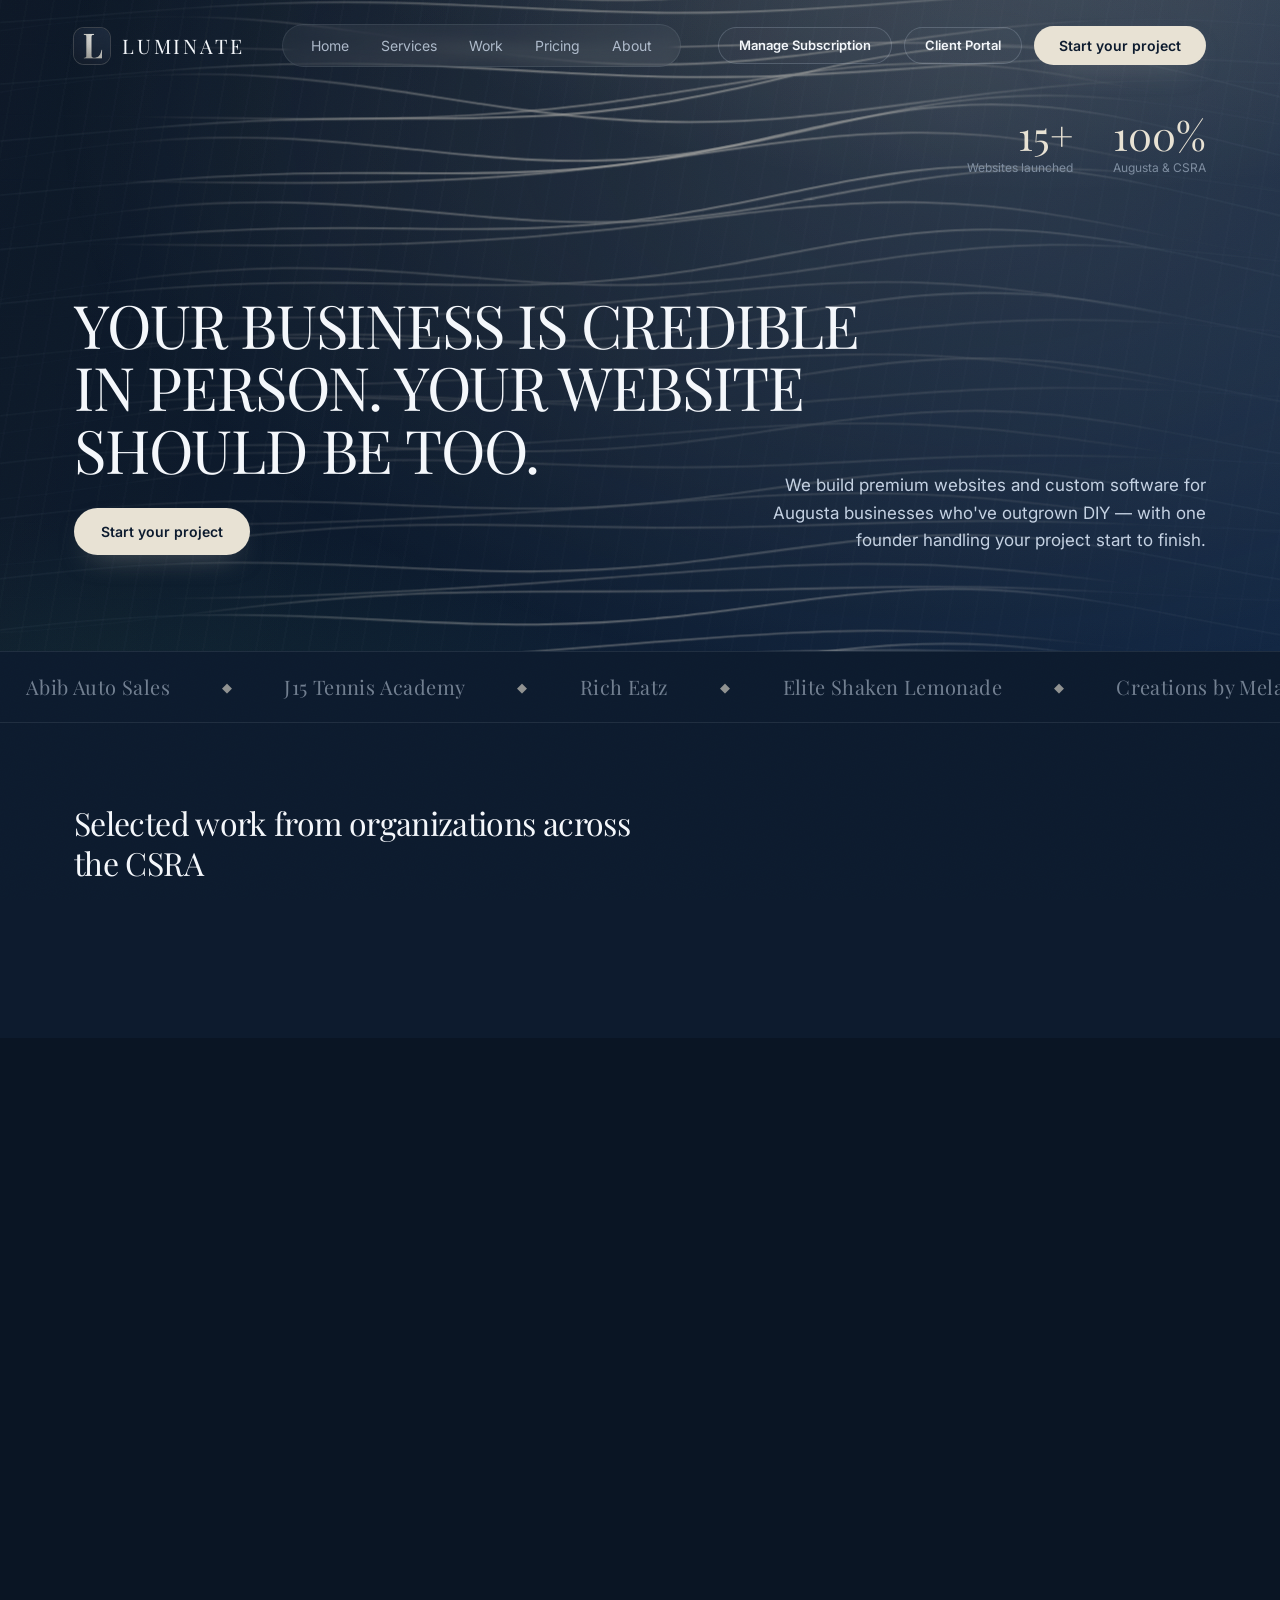
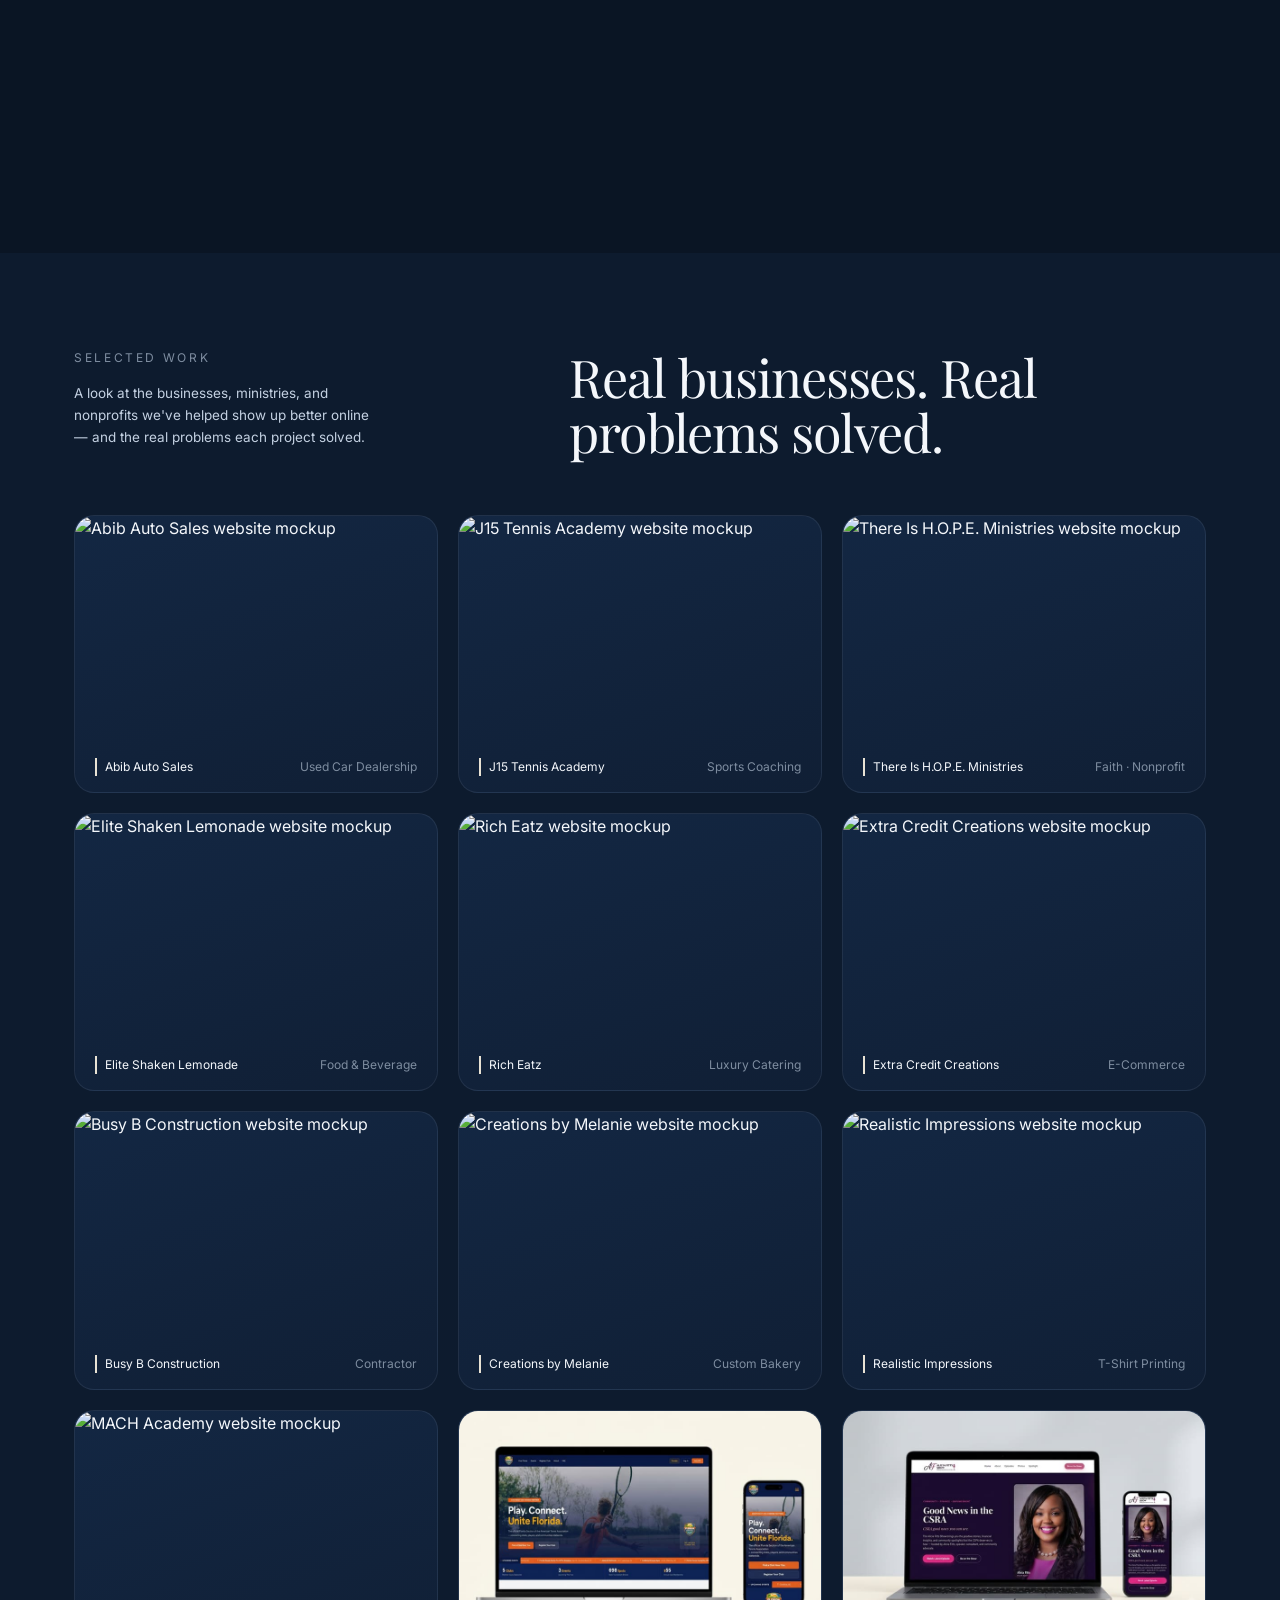
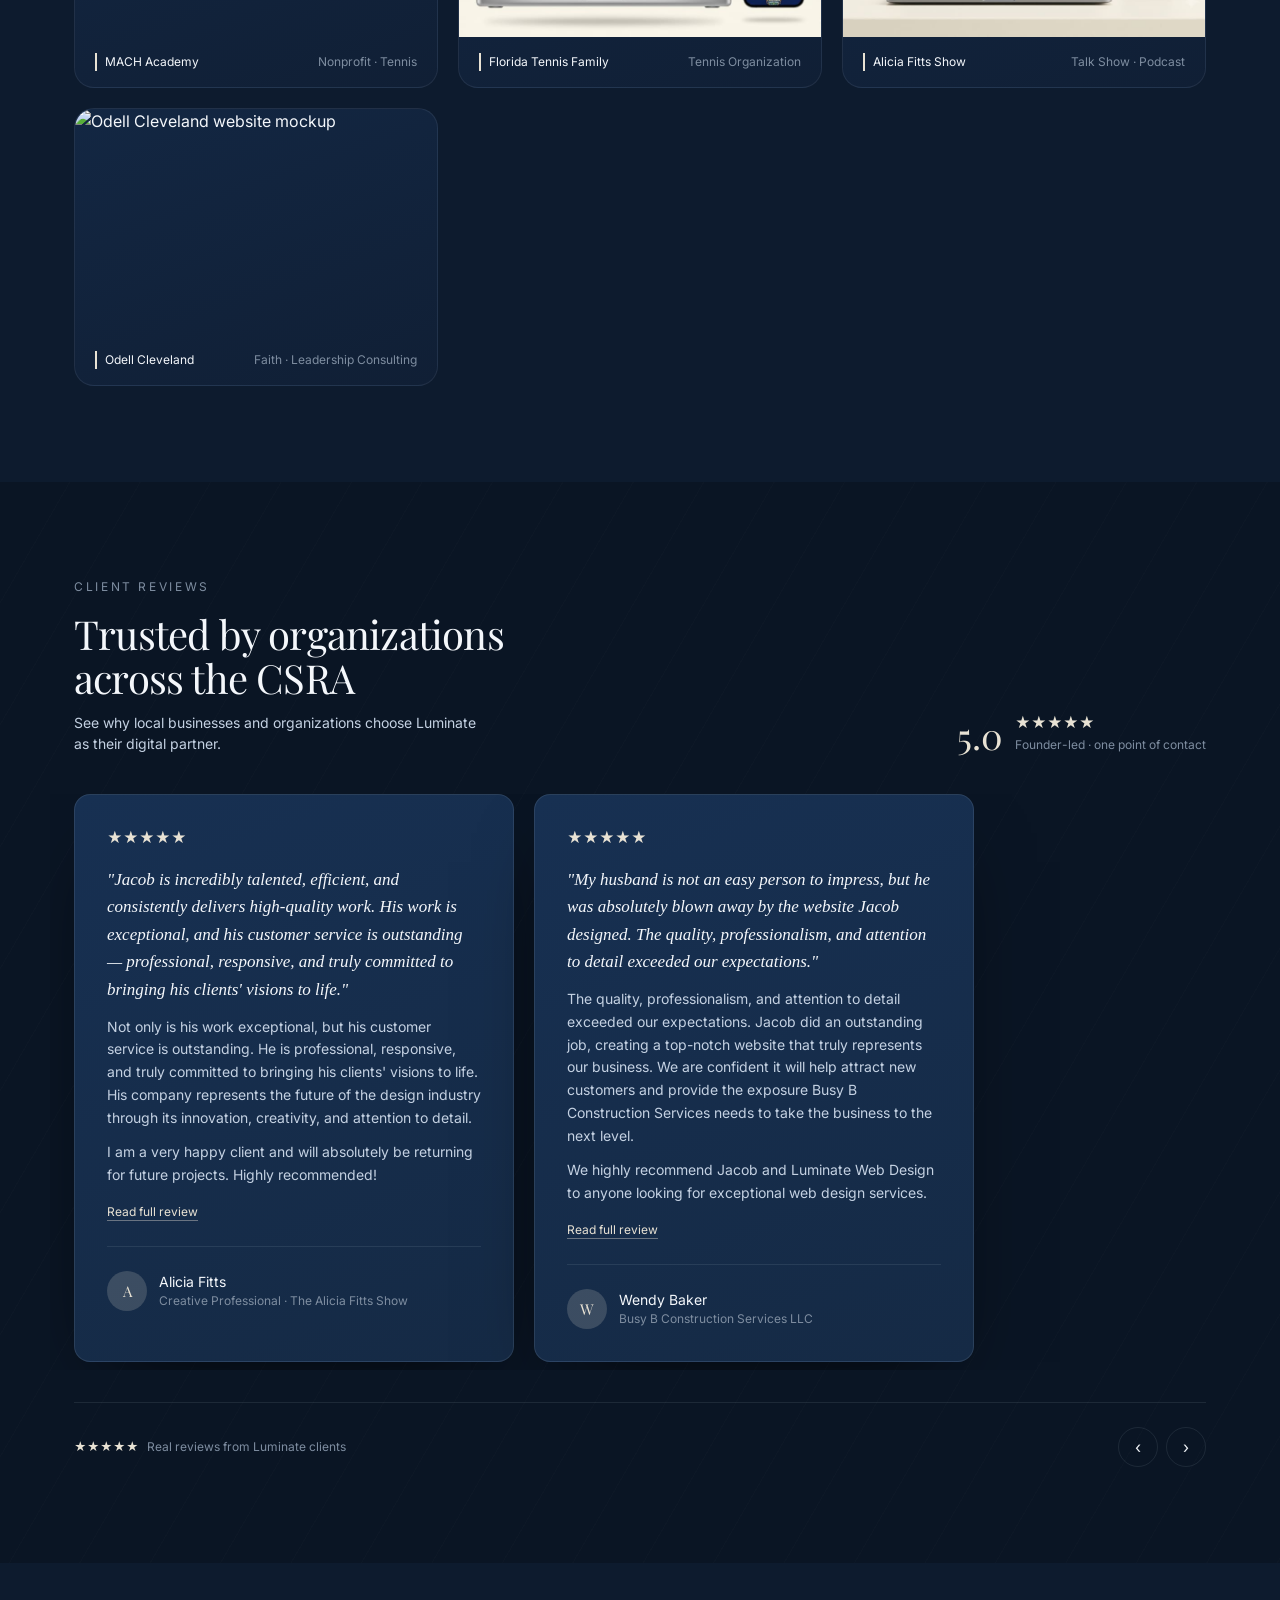
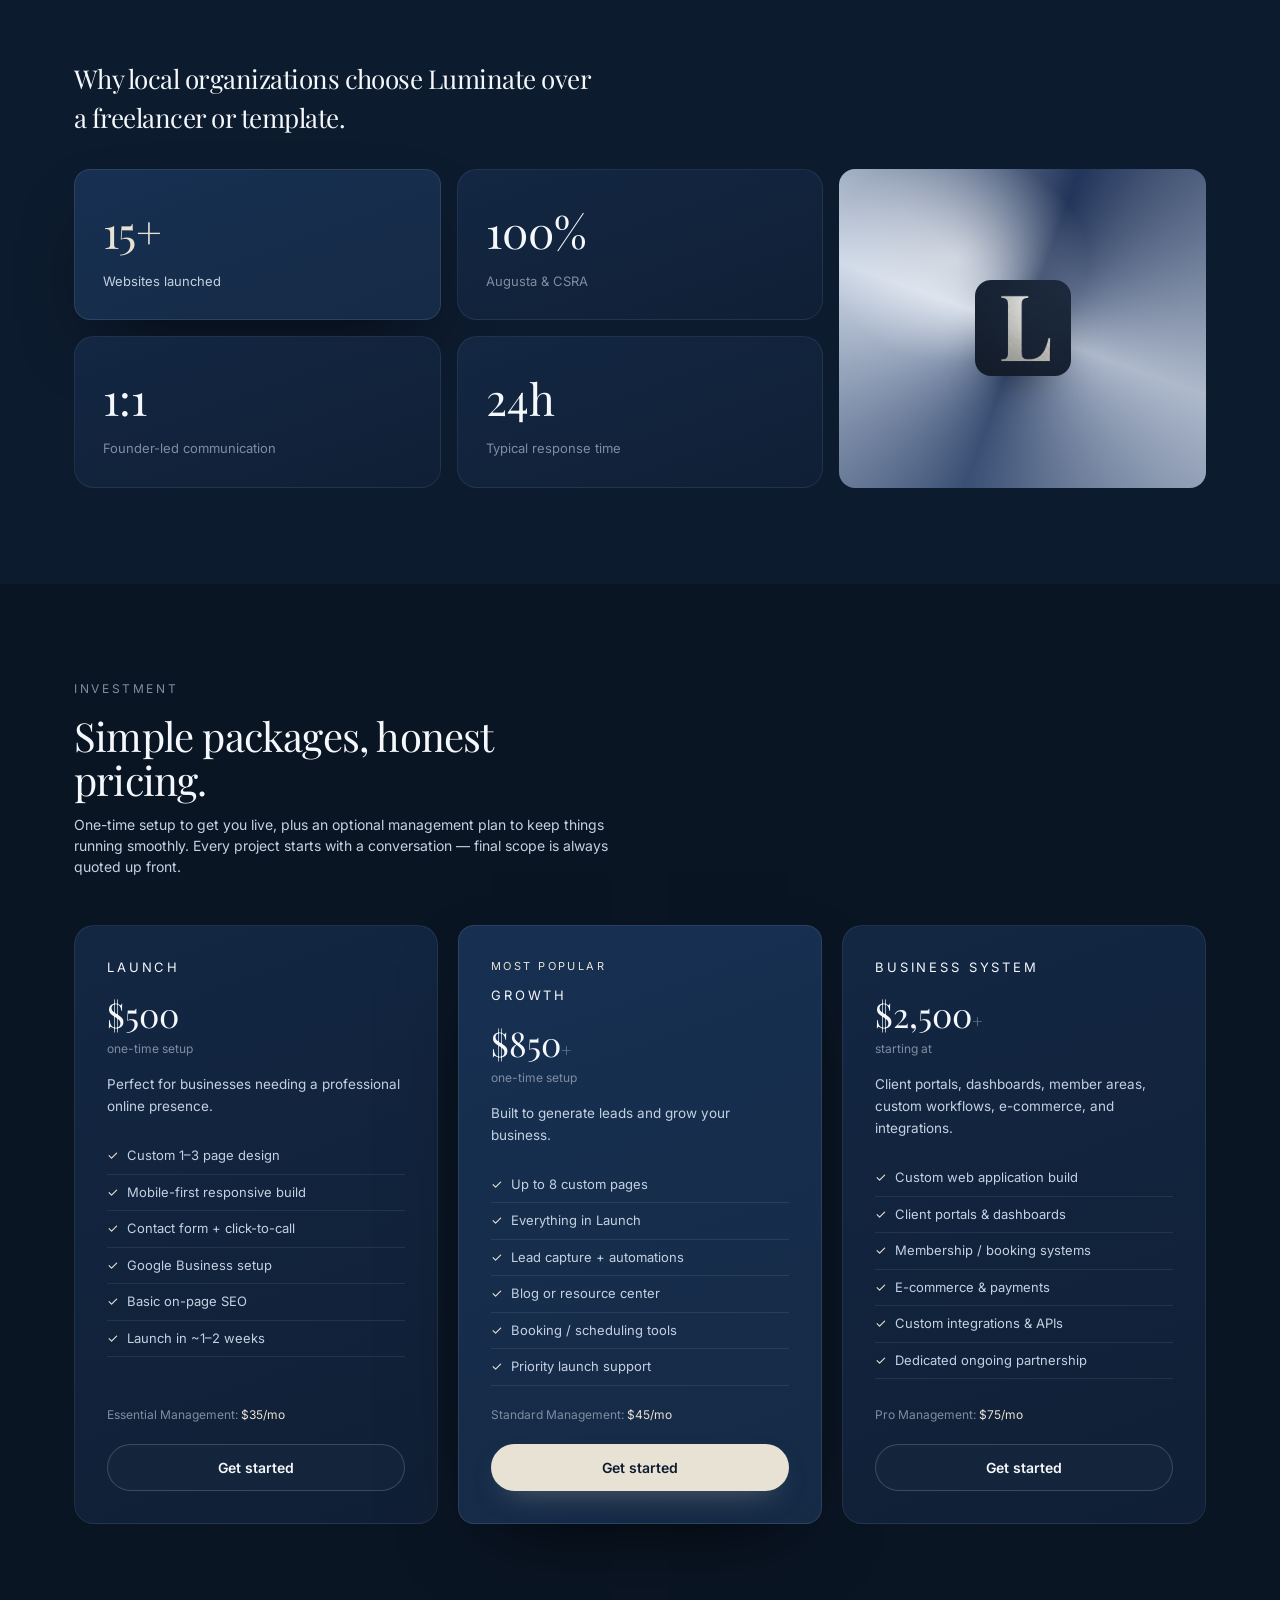
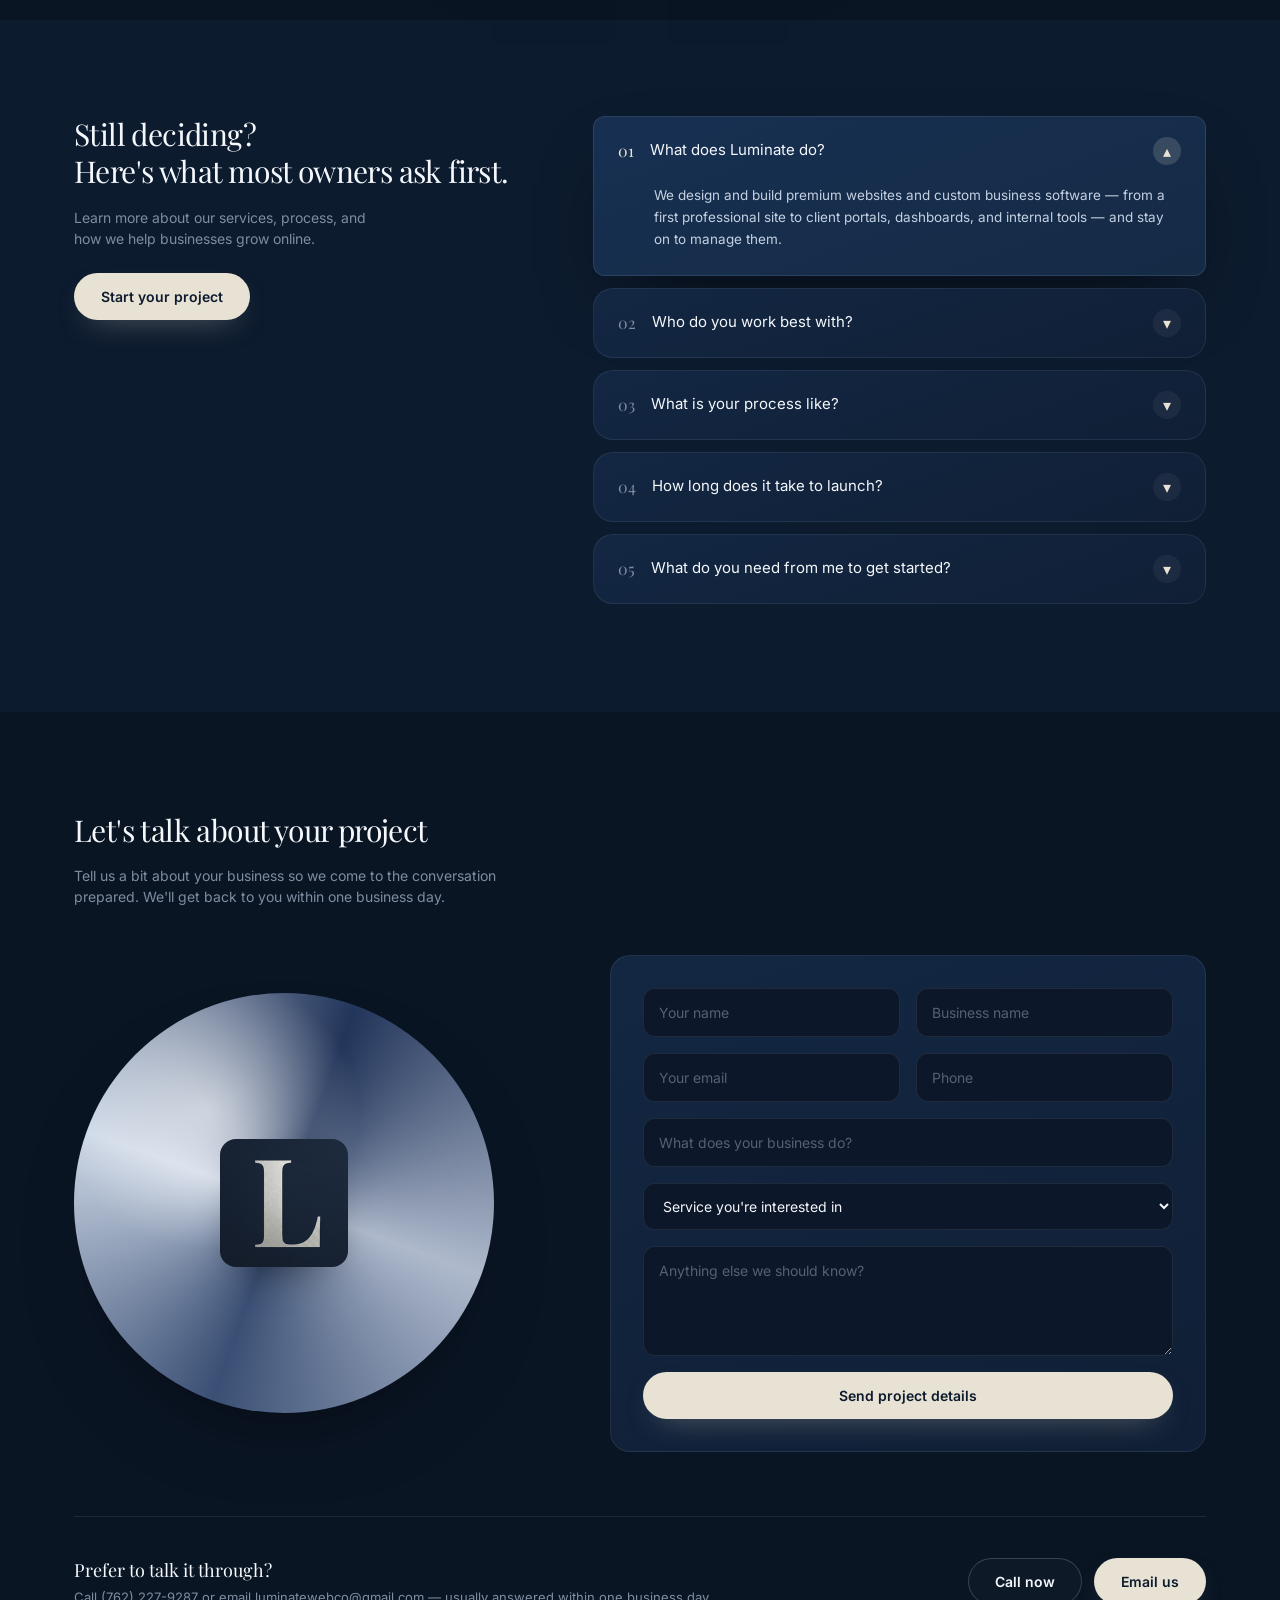
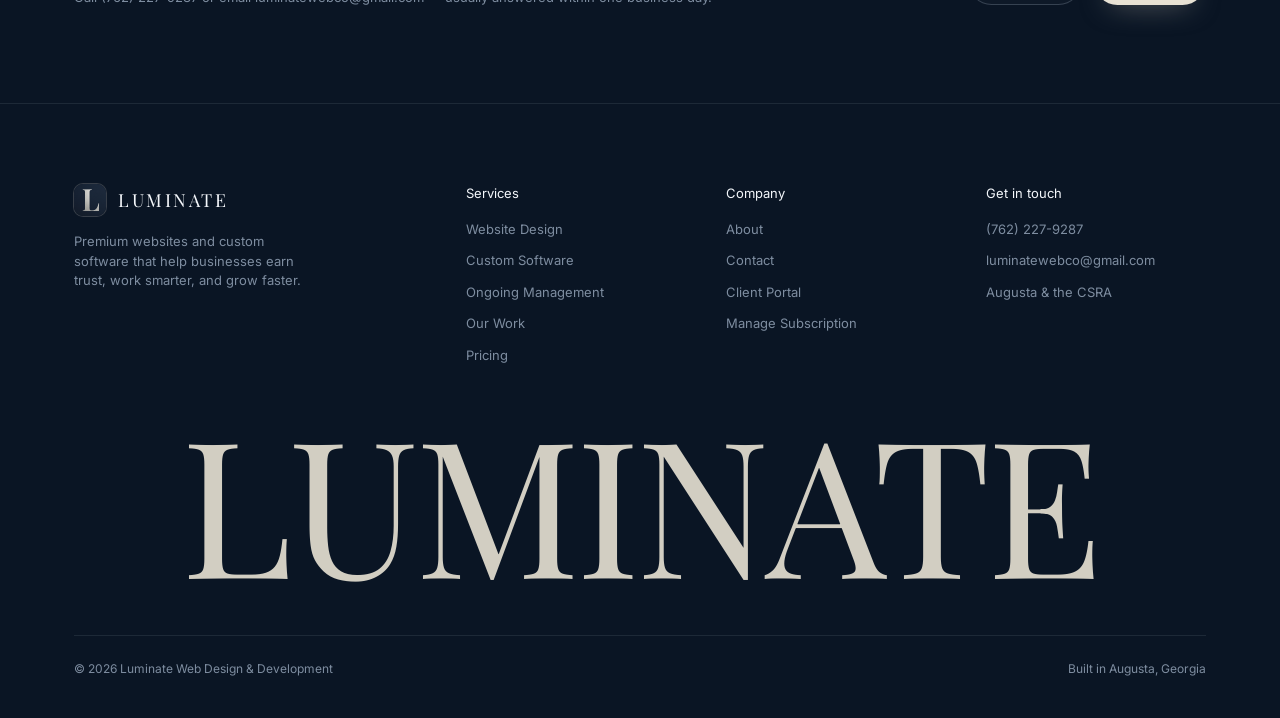
==== commit 705b6ead: "Stop hero topography animation on mobile, keep the art The flowing/sweeping motion on the hero backg" ====
--- a/index.html
+++ b/index.html
@@ -66,7 +66,14 @@
   @keyframes lt-flow{from{transform:translateY(0)}to{transform:translateY(-952px)}}
   @keyframes lt-sweep{from{transform:translateX(-330px)}to{transform:translateX(330px)}}
   #topo[data-paused="true"] .mk-lt-flow,#topo[data-paused="true"] .mk-lt-sweep{animation-play-state:paused!important}
-  @media (max-width:640px){#topo .mk-lt-layer[data-i="2"]{display:none}#topo .mk-lt-bright{opacity:.82}}
+  @media (max-width:640px){
+    #topo .mk-lt-layer[data-i="2"]{display:none}
+    #topo .mk-lt-bright{opacity:.82}
+    /* Keep the topography art, drop the motion — full flow/sweep animation
+       read as too much movement on phones. Freezes on the geometry's first
+       frame rather than an empty background. */
+    #topo.mk-lt-animated .mk-lt-flow,#topo.mk-lt-animated .mk-lt-sweep{animation:none}
+  }
   @media (prefers-reduced-motion:reduce){
     *{animation:none!important}
     [data-reveal]{opacity:1;transform:none}
@@ -108,18 +115,18 @@
     </nav>
 
     <!-- hero content -->
-    <div id="top" class="relative pt-10 pb-28 min-h-[560px]">
-      <div class="absolute right-0 top-6 flex gap-10 text-right">
+    <div id="top" class="relative pt-10 pb-10 sm:pb-28 sm:min-h-[560px]">
+      <div class="flex gap-10 sm:absolute sm:right-0 sm:top-6 sm:text-right">
         <div><div class="serif text-[40px] font-700 leading-none text-accent">15+</div><div class="text-[12px] text-dim2 mt-1 max-w-[120px]">Websites launched</div></div>
         <div><div class="serif text-[40px] font-700 leading-none text-accent">100%</div><div class="text-[12px] text-dim2 mt-1">Augusta &amp; CSRA</div></div>
       </div>
 
-      <div class="absolute left-0 bottom-24">
-        <h1 class="serif text-[40px] sm:text-[60px] font-700 leading-[1.04] track-tight">YOUR BUSINESS IS CREDIBLE<br>IN PERSON. YOUR WEBSITE<br>SHOULD BE TOO.</h1>
+      <div class="mt-10 sm:mt-0 sm:absolute sm:left-0 sm:bottom-24 sm:max-w-[320px] lg:max-w-none">
+        <h1 class="serif text-[40px] sm:text-[42px] lg:text-[60px] font-700 leading-[1.04] track-tight">YOUR BUSINESS IS CREDIBLE<br>IN PERSON. YOUR WEBSITE<br>SHOULD BE TOO.</h1>
         <a href="#connect" class="btn btn-primary mt-7">Start your project</a>
       </div>
 
-      <div class="absolute right-0 bottom-24 max-w-[460px] text-right">
+      <div class="mt-8 sm:mt-0 max-w-[460px] sm:max-w-[220px] lg:max-w-[460px] sm:absolute sm:right-0 sm:bottom-24 sm:text-right">
         <p class="text-[17px] text-dim leading-relaxed">
           We build premium websites and custom software for Augusta businesses who've outgrown DIY — with one founder handling your project start to finish.
         </p>
--- a/styles.css
+++ b/styles.css
@@ -1 +1 @@
-*,:after,:before{--tw-border-spacing-x:0;--tw-border-spacing-y:0;--tw-translate-x:0;--tw-translate-y:0;--tw-rotate:0;--tw-skew-x:0;--tw-skew-y:0;--tw-scale-x:1;--tw-scale-y:1;--tw-pan-x: ;--tw-pan-y: ;--tw-pinch-zoom: ;--tw-scroll-snap-strictness:proximity;--tw-gradient-from-position: ;--tw-gradient-via-position: ;--tw-gradient-to-position: ;--tw-ordinal: ;--tw-slashed-zero: ;--tw-numeric-figure: ;--tw-numeric-spacing: ;--tw-numeric-fraction: ;--tw-ring-inset: ;--tw-ring-offset-width:0px;--tw-ring-offset-color:#fff;--tw-ring-color:rgba(59,130,246,.5);--tw-ring-offset-shadow:0 0 #0000;--tw-ring-shadow:0 0 #0000;--tw-shadow:0 0 #0000;--tw-shadow-colored:0 0 #0000;--tw-blur: ;--tw-brightness: ;--tw-contrast: ;--tw-grayscale: ;--tw-hue-rotate: ;--tw-invert: ;--tw-saturate: ;--tw-sepia: ;--tw-drop-shadow: ;--tw-backdrop-blur: ;--tw-backdrop-brightness: ;--tw-backdrop-contrast: ;--tw-backdrop-grayscale: ;--tw-backdrop-hue-rotate: ;--tw-backdrop-invert: ;--tw-backdrop-opacity: ;--tw-backdrop-saturate: ;--tw-backdrop-sepia: ;--tw-contain-size: ;--tw-contain-layout: ;--tw-contain-paint: ;--tw-contain-style: }::backdrop{--tw-border-spacing-x:0;--tw-border-spacing-y:0;--tw-translate-x:0;--tw-translate-y:0;--tw-rotate:0;--tw-skew-x:0;--tw-skew-y:0;--tw-scale-x:1;--tw-scale-y:1;--tw-pan-x: ;--tw-pan-y: ;--tw-pinch-zoom: ;--tw-scroll-snap-strictness:proximity;--tw-gradient-from-position: ;--tw-gradient-via-position: ;--tw-gradient-to-position: ;--tw-ordinal: ;--tw-slashed-zero: ;--tw-numeric-figure: ;--tw-numeric-spacing: ;--tw-numeric-fraction: ;--tw-ring-inset: ;--tw-ring-offset-width:0px;--tw-ring-offset-color:#fff;--tw-ring-color:rgba(59,130,246,.5);--tw-ring-offset-shadow:0 0 #0000;--tw-ring-shadow:0 0 #0000;--tw-shadow:0 0 #0000;--tw-shadow-colored:0 0 #0000;--tw-blur: ;--tw-brightness: ;--tw-contrast: ;--tw-grayscale: ;--tw-hue-rotate: ;--tw-invert: ;--tw-saturate: ;--tw-sepia: ;--tw-drop-shadow: ;--tw-backdrop-blur: ;--tw-backdrop-brightness: ;--tw-backdrop-contrast: ;--tw-backdrop-grayscale: ;--tw-backdrop-hue-rotate: ;--tw-backdrop-invert: ;--tw-backdrop-opacity: ;--tw-backdrop-saturate: ;--tw-backdrop-sepia: ;--tw-contain-size: ;--tw-contain-layout: ;--tw-contain-paint: ;--tw-contain-style: }/*! tailwindcss v3.4.19 | MIT License | https://tailwindcss.com*/*,:after,:before{box-sizing:border-box;border:0 solid #e5e7eb}:after,:before{--tw-content:""}:host,html{line-height:1.5;-webkit-text-size-adjust:100%;-moz-tab-size:4;-o-tab-size:4;tab-size:4;font-family:Inter,system-ui,sans-serif;font-feature-settings:normal;font-variation-settings:normal;-webkit-tap-highlight-color:transparent}body{margin:0;line-height:inherit}hr{height:0;color:inherit;border-top-width:1px}abbr:where([title]){-webkit-text-decoration:underline dotted;text-decoration:underline dotted}h1,h2,h3,h4,h5,h6{font-size:inherit;font-weight:inherit}a{color:inherit;text-decoration:inherit}b,strong{font-weight:bolder}code,kbd,pre,samp{font-family:ui-monospace,SFMono-Regular,Menlo,Monaco,Consolas,Liberation Mono,Courier New,monospace;font-feature-settings:normal;font-variation-settings:normal;font-size:1em}small{font-size:80%}sub,sup{font-size:75%;line-height:0;position:relative;vertical-align:baseline}sub{bottom:-.25em}sup{top:-.5em}table{text-indent:0;border-color:inherit;border-collapse:collapse}button,input,optgroup,select,textarea{font-family:inherit;font-feature-settings:inherit;font-variation-settings:inherit;font-size:100%;font-weight:inherit;line-height:inherit;letter-spacing:inherit;color:inherit;margin:0;padding:0}button,select{text-transform:none}button,input:where([type=button]),input:where([type=reset]),input:where([type=submit]){-webkit-appearance:button;background-color:transparent;background-image:none}:-moz-focusring{outline:auto}:-moz-ui-invalid{box-shadow:none}progress{vertical-align:baseline}::-webkit-inner-spin-button,::-webkit-outer-spin-button{height:auto}[type=search]{-webkit-appearance:textfield;outline-offset:-2px}::-webkit-search-decoration{-webkit-appearance:none}::-webkit-file-upload-button{-webkit-appearance:button;font:inherit}summary{display:list-item}blockquote,dd,dl,figure,h1,h2,h3,h4,h5,h6,hr,p,pre{margin:0}fieldset{margin:0}fieldset,legend{padding:0}menu,ol,ul{list-style:none;margin:0;padding:0}dialog{padding:0}textarea{resize:vertical}input::-moz-placeholder,textarea::-moz-placeholder{opacity:1;color:#9ca3af}input::placeholder,textarea::placeholder{opacity:1;color:#9ca3af}[role=button],button{cursor:pointer}:disabled{cursor:default}audio,canvas,embed,iframe,img,object,svg,video{display:block;vertical-align:middle}img,video{max-width:100%;height:auto}[hidden]:where(:not([hidden=until-found])){display:none}.pointer-events-none{pointer-events:none}.visible{visibility:visible}.fixed{position:fixed}.absolute{position:absolute}.relative{position:relative}.inset-0{inset:0}.bottom-24{bottom:6rem}.left-0{left:0}.right-0{right:0}.top-6{top:1.5rem}.-mx-6{margin-left:-1.5rem;margin-right:-1.5rem}.mx-auto{margin-left:auto;margin-right:auto}.mb-10{margin-bottom:2.5rem}.mb-12{margin-bottom:3rem}.mb-14{margin-bottom:3.5rem}.mb-2{margin-bottom:.5rem}.mb-3{margin-bottom:.75rem}.mb-4{margin-bottom:1rem}.mb-5{margin-bottom:1.25rem}.mb-6{margin-bottom:1.5rem}.mb-8{margin-bottom:2rem}.mt-1{margin-top:.25rem}.mt-1\.5{margin-top:.375rem}.mt-12{margin-top:3rem}.mt-16{margin-top:4rem}.mt-2{margin-top:.5rem}.mt-3{margin-top:.75rem}.mt-4{margin-top:1rem}.mt-5{margin-top:1.25rem}.mt-6{margin-top:1.5rem}.mt-7{margin-top:1.75rem}.mt-8{margin-top:2rem}.block{display:block}.flex{display:flex}.inline-flex{display:inline-flex}.grid{display:grid}.hidden{display:none}.aspect-\[16\/10\]{aspect-ratio:16/10}.aspect-square{aspect-ratio:1/1}.h-10{height:2.5rem}.h-11{height:2.75rem}.h-16{height:4rem}.h-24{height:6rem}.h-32{height:8rem}.h-7{height:1.75rem}.h-8{height:2rem}.h-9{height:2.25rem}.h-full{height:100%}.min-h-\[110px\]{min-height:110px}.min-h-\[220px\]{min-height:220px}.min-h-\[560px\]{min-height:560px}.w-10{width:2.5rem}.w-11{width:2.75rem}.w-16{width:4rem}.w-24{width:6rem}.w-32{width:8rem}.w-7{width:1.75rem}.w-8{width:2rem}.w-9{width:2.25rem}.w-\[85vw\]{width:85vw}.w-full{width:100%}.max-w-\[1180px\]{max-width:1180px}.max-w-\[120px\]{max-width:120px}.max-w-\[240px\]{max-width:240px}.max-w-\[300px\]{max-width:300px}.max-w-\[360px\]{max-width:360px}.max-w-\[420px\]{max-width:420px}.max-w-\[460px\]{max-width:460px}.max-w-\[520px\]{max-width:520px}.max-w-\[560px\]{max-width:560px}.flex-1{flex:1 1 0%}.flex-none{flex:none}.grow{flex-grow:1}.transform{transform:translate(var(--tw-translate-x),var(--tw-translate-y)) rotate(var(--tw-rotate)) skewX(var(--tw-skew-x)) skewY(var(--tw-skew-y)) scaleX(var(--tw-scale-x)) scaleY(var(--tw-scale-y))}.resize-y{resize:vertical}.snap-x{scroll-snap-type:x var(--tw-scroll-snap-strictness)}.snap-mandatory{--tw-scroll-snap-strictness:mandatory}.snap-start{scroll-snap-align:start}.grid-cols-2{grid-template-columns:repeat(2,minmax(0,1fr))}.flex-col{flex-direction:column}.items-start{align-items:flex-start}.items-end{align-items:flex-end}.items-center{align-items:center}.items-stretch{align-items:stretch}.justify-end{justify-content:flex-end}.justify-center{justify-content:center}.justify-between{justify-content:space-between}.gap-10{gap:2.5rem}.gap-12{gap:3rem}.gap-2{gap:.5rem}.gap-3{gap:.75rem}.gap-4{gap:1rem}.gap-5{gap:1.25rem}.gap-8{gap:2rem}.space-y-3>:not([hidden])~:not([hidden]){--tw-space-y-reverse:0;margin-top:calc(.75rem*(1 - var(--tw-space-y-reverse)));margin-bottom:calc(.75rem*var(--tw-space-y-reverse))}.divide-y>:not([hidden])~:not([hidden]){--tw-divide-y-reverse:0;border-top-width:calc(1px*(1 - var(--tw-divide-y-reverse)));border-bottom-width:calc(1px*var(--tw-divide-y-reverse))}.overflow-hidden{overflow:hidden}.overflow-x-auto{overflow-x:auto}.scroll-smooth{scroll-behavior:smooth}.whitespace-nowrap{white-space:nowrap}.rounded-2xl{border-radius:1rem}.rounded-\[10px\]{border-radius:10px}.rounded-\[9px\]{border-radius:9px}.rounded-full{border-radius:9999px}.rounded-xl{border-radius:.75rem}.border{border-width:1px}.border-y{border-top-width:1px}.border-b,.border-y{border-bottom-width:1px}.border-l-2{border-left-width:2px}.border-t{border-top-width:1px}.border-accent{--tw-border-opacity:1;border-color:rgb(232 226 212/var(--tw-border-opacity,1))}.border-brgreen{--tw-border-opacity:1;border-color:rgb(61 174 122/var(--tw-border-opacity,1))}.border-transparent{border-color:transparent}.bg-\[rgba\(232\2c 226\2c 212\2c \.10\)\]{background-color:hsla(42,30%,87%,.1)}.bg-\[rgba\(232\2c 226\2c 212\2c \.14\)\]{background-color:hsla(42,30%,87%,.14)}.bg-\[rgba\(232\2c 226\2c 212\2c \.16\)\]{background-color:hsla(42,30%,87%,.16)}.bg-\[rgba\(232\2c 226\2c 212\2c \.18\)\]{background-color:hsla(42,30%,87%,.18)}.bg-accent{--tw-bg-opacity:1;background-color:rgb(232 226 212/var(--tw-bg-opacity,1))}.bg-navy{--tw-bg-opacity:1;background-color:rgb(13 27 46/var(--tw-bg-opacity,1))}.bg-navy2{--tw-bg-opacity:1;background-color:rgb(10 21 36/var(--tw-bg-opacity,1))}.bg-white\/5{background-color:hsla(0,0%,100%,.05)}.object-cover{-o-object-fit:cover;object-fit:cover}.p-5{padding:1.25rem}.p-7{padding:1.75rem}.p-8{padding:2rem}.\!px-5{padding-left:1.25rem!important;padding-right:1.25rem!important}.\!px-6{padding-left:1.5rem!important;padding-right:1.5rem!important}.\!py-2{padding-top:.5rem!important;padding-bottom:.5rem!important}.px-5{padding-left:1.25rem;padding-right:1.25rem}.px-6{padding-left:1.5rem;padding-right:1.5rem}.px-7{padding-left:1.75rem;padding-right:1.75rem}.py-10{padding-top:2.5rem;padding-bottom:2.5rem}.py-2{padding-top:.5rem;padding-bottom:.5rem}.py-2\.5{padding-top:.625rem;padding-bottom:.625rem}.py-20{padding-top:5rem;padding-bottom:5rem}.py-24{padding-top:6rem;padding-bottom:6rem}.py-4{padding-top:1rem;padding-bottom:1rem}.py-5{padding-top:1.25rem;padding-bottom:1.25rem}.py-6{padding-top:1.5rem;padding-bottom:1.5rem}.py-7{padding-top:1.75rem;padding-bottom:1.75rem}.pb-10{padding-bottom:2.5rem}.pb-2{padding-bottom:.5rem}.pb-24{padding-bottom:6rem}.pb-28{padding-bottom:7rem}.pb-6{padding-bottom:1.5rem}.pl-2{padding-left:.5rem}.pl-9{padding-left:2.25rem}.pt-10{padding-top:2.5rem}.pt-20{padding-top:5rem}.pt-24{padding-top:6rem}.pt-6{padding-top:1.5rem}.text-left{text-align:left}.text-center{text-align:center}.text-right{text-align:right}.\!text-\[13px\]{font-size:13px!important}.text-\[11px\]{font-size:11px}.text-\[12\.5px\]{font-size:12.5px}.text-\[12px\]{font-size:12px}.text-\[13\.5px\]{font-size:13.5px}.text-\[13px\]{font-size:13px}.text-\[14px\]{font-size:14px}.text-\[15px\]{font-size:15px}.text-\[16px\]{font-size:16px}.text-\[17px\]{font-size:17px}.text-\[18px\]{font-size:18px}.text-\[20px\]{font-size:20px}.text-\[22px\]{font-size:22px}.text-\[26px\]{font-size:26px}.text-\[30px\]{font-size:30px}.text-\[32px\]{font-size:32px}.text-\[34px\]{font-size:34px}.text-\[36px\]{font-size:36px}.text-\[40px\]{font-size:40px}.text-\[44px\]{font-size:44px}.text-\[clamp\(60px\2c 16vw\2c 190px\)\]{font-size:clamp(60px,16vw,190px)}.uppercase{text-transform:uppercase}.italic{font-style:italic}.leading-\[1\.04\]{line-height:1.04}.leading-\[1\.06\]{line-height:1.06}.leading-\[1\.1\]{line-height:1.1}.leading-none{line-height:1}.leading-relaxed{line-height:1.625}.leading-snug{line-height:1.375}.leading-tight{line-height:1.25}.tracking-\[\.14em\]{letter-spacing:.14em}.text-accent{--tw-text-opacity:1;color:rgb(232 226 212/var(--tw-text-opacity,1))}.text-accent\/90{color:hsla(42,30%,87%,.9)}.text-brgreen{--tw-text-opacity:1;color:rgb(61 174 122/var(--tw-text-opacity,1))}.text-brred{--tw-text-opacity:1;color:rgb(224 121 107/var(--tw-text-opacity,1))}.text-dim{--tw-text-opacity:1;color:rgb(196 209 226/var(--tw-text-opacity,1))}.text-dim2{--tw-text-opacity:1;color:rgb(126 141 160/var(--tw-text-opacity,1))}.text-ink{--tw-text-opacity:1;color:rgb(244 247 251/var(--tw-text-opacity,1))}.text-navy{--tw-text-opacity:1;color:rgb(13 27 46/var(--tw-text-opacity,1))}.underline{text-decoration-line:underline}.decoration-\[rgba\(232\2c 226\2c 212\2c \.4\)\]{text-decoration-color:hsla(42,30%,87%,.4)}.underline-offset-4{text-underline-offset:4px}.opacity-0{opacity:0}.opacity-25{opacity:.25}.opacity-40{opacity:.4}.shadow-\[0_20px_40px_-20px_rgba\(0\2c 0\2c 0\2c \.5\)\]{--tw-shadow:0 20px 40px -20px rgba(0,0,0,.5);--tw-shadow-colored:0 20px 40px -20px var(--tw-shadow-color);box-shadow:var(--tw-ring-offset-shadow,0 0 #0000),var(--tw-ring-shadow,0 0 #0000),var(--tw-shadow)}.shadow-\[0_40px_80px_-40px_rgba\(0\2c 0\2c 0\2c \.55\)\]{--tw-shadow:0 40px 80px -40px rgba(0,0,0,.55);--tw-shadow-colored:0 40px 80px -40px var(--tw-shadow-color);box-shadow:var(--tw-ring-offset-shadow,0 0 #0000),var(--tw-ring-shadow,0 0 #0000),var(--tw-shadow)}.ring-1{--tw-ring-offset-shadow:var(--tw-ring-inset) 0 0 0 var(--tw-ring-offset-width) var(--tw-ring-offset-color);--tw-ring-shadow:var(--tw-ring-inset) 0 0 0 calc(1px + var(--tw-ring-offset-width)) var(--tw-ring-color);box-shadow:var(--tw-ring-offset-shadow),var(--tw-ring-shadow),var(--tw-shadow,0 0 #0000)}.ring-\[rgba\(232\2c 226\2c 212\2c \.2\)\]{--tw-ring-color:hsla(42,30%,87%,.2)}.ring-accent\/40{--tw-ring-color:hsla(42,30%,87%,.4)}.drop-shadow{--tw-drop-shadow:drop-shadow(0 1px 2px rgba(0,0,0,.1)) drop-shadow(0 1px 1px rgba(0,0,0,.06))}.drop-shadow,.filter{filter:var(--tw-blur) var(--tw-brightness) var(--tw-contrast) var(--tw-grayscale) var(--tw-hue-rotate) var(--tw-invert) var(--tw-saturate) var(--tw-sepia) var(--tw-drop-shadow)}.backdrop-blur{--tw-backdrop-blur:blur(8px);-webkit-backdrop-filter:var(--tw-backdrop-blur) var(--tw-backdrop-brightness) var(--tw-backdrop-contrast) var(--tw-backdrop-grayscale) var(--tw-backdrop-hue-rotate) var(--tw-backdrop-invert) var(--tw-backdrop-opacity) var(--tw-backdrop-saturate) var(--tw-backdrop-sepia);backdrop-filter:var(--tw-backdrop-blur) var(--tw-backdrop-brightness) var(--tw-backdrop-contrast) var(--tw-backdrop-grayscale) var(--tw-backdrop-hue-rotate) var(--tw-backdrop-invert) var(--tw-backdrop-opacity) var(--tw-backdrop-saturate) var(--tw-backdrop-sepia)}.transition-colors{transition-property:color,background-color,border-color,text-decoration-color,fill,stroke;transition-timing-function:cubic-bezier(.4,0,.2,1);transition-duration:.15s}.transition-opacity{transition-property:opacity;transition-timing-function:cubic-bezier(.4,0,.2,1);transition-duration:.15s}.transition-transform{transition-property:transform;transition-timing-function:cubic-bezier(.4,0,.2,1);transition-duration:.15s}.duration-300{transition-duration:.3s}.duration-700{transition-duration:.7s}.ease-in-out{transition-timing-function:cubic-bezier(.4,0,.2,1)}.hover\:border-accent:hover{--tw-border-opacity:1;border-color:rgb(232 226 212/var(--tw-border-opacity,1))}.hover\:text-ink:hover{--tw-text-opacity:1;color:rgb(244 247 251/var(--tw-text-opacity,1))}.group:hover .group-hover\:scale-105{--tw-scale-x:1.05;--tw-scale-y:1.05;transform:translate(var(--tw-translate-x),var(--tw-translate-y)) rotate(var(--tw-rotate)) skewX(var(--tw-skew-x)) skewY(var(--tw-skew-y)) scaleX(var(--tw-scale-x)) scaleY(var(--tw-scale-y))}.group:hover .group-hover\:opacity-100{opacity:1}@media (min-width:640px){.sm\:col-span-2{grid-column:span 2/span 2}.sm\:inline-flex{display:inline-flex}.sm\:w-\[440px\]{width:440px}.sm\:grid-cols-2{grid-template-columns:repeat(2,minmax(0,1fr))}.sm\:flex-row{flex-direction:row}.sm\:items-center{align-items:center}.sm\:text-\[32px\]{font-size:32px}.sm\:text-\[40px\]{font-size:40px}.sm\:text-\[52px\]{font-size:52px}.sm\:text-\[54px\]{font-size:54px}.sm\:text-\[60px\]{font-size:60px}}@media (min-width:768px){.md\:col-span-2{grid-column:span 2/span 2}.md\:grid-cols-3{grid-template-columns:repeat(3,minmax(0,1fr))}.md\:grid-cols-\[1\.6fr_1fr_1fr_1fr\]{grid-template-columns:1.6fr 1fr 1fr 1fr}}@media (min-width:1024px){.lg\:flex{display:flex}.lg\:grid-cols-3{grid-template-columns:repeat(3,minmax(0,1fr))}.lg\:grid-cols-\[\.9fr_1\.1fr\]{grid-template-columns:.9fr 1.1fr}.lg\:grid-cols-\[1\.3fr_1fr\]{grid-template-columns:1.3fr 1fr}.lg\:grid-cols-\[1fr_1\.3fr\]{grid-template-columns:1fr 1.3fr}.lg\:grid-cols-\[1fr_1\.4fr\]{grid-template-columns:1fr 1.4fr}.lg\:grid-cols-\[1fr_1fr\]{grid-template-columns:1fr 1fr}.lg\:flex-row{flex-direction:row}.lg\:items-end{align-items:flex-end}}+*,:after,:before{--tw-border-spacing-x:0;--tw-border-spacing-y:0;--tw-translate-x:0;--tw-translate-y:0;--tw-rotate:0;--tw-skew-x:0;--tw-skew-y:0;--tw-scale-x:1;--tw-scale-y:1;--tw-pan-x: ;--tw-pan-y: ;--tw-pinch-zoom: ;--tw-scroll-snap-strictness:proximity;--tw-gradient-from-position: ;--tw-gradient-via-position: ;--tw-gradient-to-position: ;--tw-ordinal: ;--tw-slashed-zero: ;--tw-numeric-figure: ;--tw-numeric-spacing: ;--tw-numeric-fraction: ;--tw-ring-inset: ;--tw-ring-offset-width:0px;--tw-ring-offset-color:#fff;--tw-ring-color:rgba(59,130,246,.5);--tw-ring-offset-shadow:0 0 #0000;--tw-ring-shadow:0 0 #0000;--tw-shadow:0 0 #0000;--tw-shadow-colored:0 0 #0000;--tw-blur: ;--tw-brightness: ;--tw-contrast: ;--tw-grayscale: ;--tw-hue-rotate: ;--tw-invert: ;--tw-saturate: ;--tw-sepia: ;--tw-drop-shadow: ;--tw-backdrop-blur: ;--tw-backdrop-brightness: ;--tw-backdrop-contrast: ;--tw-backdrop-grayscale: ;--tw-backdrop-hue-rotate: ;--tw-backdrop-invert: ;--tw-backdrop-opacity: ;--tw-backdrop-saturate: ;--tw-backdrop-sepia: ;--tw-contain-size: ;--tw-contain-layout: ;--tw-contain-paint: ;--tw-contain-style: }::backdrop{--tw-border-spacing-x:0;--tw-border-spacing-y:0;--tw-translate-x:0;--tw-translate-y:0;--tw-rotate:0;--tw-skew-x:0;--tw-skew-y:0;--tw-scale-x:1;--tw-scale-y:1;--tw-pan-x: ;--tw-pan-y: ;--tw-pinch-zoom: ;--tw-scroll-snap-strictness:proximity;--tw-gradient-from-position: ;--tw-gradient-via-position: ;--tw-gradient-to-position: ;--tw-ordinal: ;--tw-slashed-zero: ;--tw-numeric-figure: ;--tw-numeric-spacing: ;--tw-numeric-fraction: ;--tw-ring-inset: ;--tw-ring-offset-width:0px;--tw-ring-offset-color:#fff;--tw-ring-color:rgba(59,130,246,.5);--tw-ring-offset-shadow:0 0 #0000;--tw-ring-shadow:0 0 #0000;--tw-shadow:0 0 #0000;--tw-shadow-colored:0 0 #0000;--tw-blur: ;--tw-brightness: ;--tw-contrast: ;--tw-grayscale: ;--tw-hue-rotate: ;--tw-invert: ;--tw-saturate: ;--tw-sepia: ;--tw-drop-shadow: ;--tw-backdrop-blur: ;--tw-backdrop-brightness: ;--tw-backdrop-contrast: ;--tw-backdrop-grayscale: ;--tw-backdrop-hue-rotate: ;--tw-backdrop-invert: ;--tw-backdrop-opacity: ;--tw-backdrop-saturate: ;--tw-backdrop-sepia: ;--tw-contain-size: ;--tw-contain-layout: ;--tw-contain-paint: ;--tw-contain-style: }/*! tailwindcss v3.4.19 | MIT License | https://tailwindcss.com*/*,:after,:before{box-sizing:border-box;border:0 solid #e5e7eb}:after,:before{--tw-content:""}:host,html{line-height:1.5;-webkit-text-size-adjust:100%;-moz-tab-size:4;-o-tab-size:4;tab-size:4;font-family:Inter,system-ui,sans-serif;font-feature-settings:normal;font-variation-settings:normal;-webkit-tap-highlight-color:transparent}body{margin:0;line-height:inherit}hr{height:0;color:inherit;border-top-width:1px}abbr:where([title]){-webkit-text-decoration:underline dotted;text-decoration:underline dotted}h1,h2,h3,h4,h5,h6{font-size:inherit;font-weight:inherit}a{color:inherit;text-decoration:inherit}b,strong{font-weight:bolder}code,kbd,pre,samp{font-family:ui-monospace,SFMono-Regular,Menlo,Monaco,Consolas,Liberation Mono,Courier New,monospace;font-feature-settings:normal;font-variation-settings:normal;font-size:1em}small{font-size:80%}sub,sup{font-size:75%;line-height:0;position:relative;vertical-align:baseline}sub{bottom:-.25em}sup{top:-.5em}table{text-indent:0;border-color:inherit;border-collapse:collapse}button,input,optgroup,select,textarea{font-family:inherit;font-feature-settings:inherit;font-variation-settings:inherit;font-size:100%;font-weight:inherit;line-height:inherit;letter-spacing:inherit;color:inherit;margin:0;padding:0}button,select{text-transform:none}button,input:where([type=button]),input:where([type=reset]),input:where([type=submit]){-webkit-appearance:button;background-color:transparent;background-image:none}:-moz-focusring{outline:auto}:-moz-ui-invalid{box-shadow:none}progress{vertical-align:baseline}::-webkit-inner-spin-button,::-webkit-outer-spin-button{height:auto}[type=search]{-webkit-appearance:textfield;outline-offset:-2px}::-webkit-search-decoration{-webkit-appearance:none}::-webkit-file-upload-button{-webkit-appearance:button;font:inherit}summary{display:list-item}blockquote,dd,dl,figure,h1,h2,h3,h4,h5,h6,hr,p,pre{margin:0}fieldset{margin:0}fieldset,legend{padding:0}menu,ol,ul{list-style:none;margin:0;padding:0}dialog{padding:0}textarea{resize:vertical}input::-moz-placeholder,textarea::-moz-placeholder{opacity:1;color:#9ca3af}input::placeholder,textarea::placeholder{opacity:1;color:#9ca3af}[role=button],button{cursor:pointer}:disabled{cursor:default}audio,canvas,embed,iframe,img,object,svg,video{display:block;vertical-align:middle}img,video{max-width:100%;height:auto}[hidden]:where(:not([hidden=until-found])){display:none}.pointer-events-none{pointer-events:none}.visible{visibility:visible}.fixed{position:fixed}.absolute{position:absolute}.relative{position:relative}.inset-0{inset:0}.-mx-6{margin-left:-1.5rem;margin-right:-1.5rem}.mx-auto{margin-left:auto;margin-right:auto}.mb-10{margin-bottom:2.5rem}.mb-12{margin-bottom:3rem}.mb-14{margin-bottom:3.5rem}.mb-2{margin-bottom:.5rem}.mb-3{margin-bottom:.75rem}.mb-4{margin-bottom:1rem}.mb-5{margin-bottom:1.25rem}.mb-6{margin-bottom:1.5rem}.mb-8{margin-bottom:2rem}.mt-1{margin-top:.25rem}.mt-1\.5{margin-top:.375rem}.mt-10{margin-top:2.5rem}.mt-12{margin-top:3rem}.mt-16{margin-top:4rem}.mt-2{margin-top:.5rem}.mt-3{margin-top:.75rem}.mt-4{margin-top:1rem}.mt-5{margin-top:1.25rem}.mt-6{margin-top:1.5rem}.mt-7{margin-top:1.75rem}.mt-8{margin-top:2rem}.block{display:block}.flex{display:flex}.inline-flex{display:inline-flex}.grid{display:grid}.hidden{display:none}.aspect-\[16\/10\]{aspect-ratio:16/10}.aspect-square{aspect-ratio:1/1}.h-10{height:2.5rem}.h-11{height:2.75rem}.h-16{height:4rem}.h-24{height:6rem}.h-32{height:8rem}.h-7{height:1.75rem}.h-8{height:2rem}.h-9{height:2.25rem}.h-full{height:100%}.min-h-\[110px\]{min-height:110px}.min-h-\[220px\]{min-height:220px}.w-10{width:2.5rem}.w-11{width:2.75rem}.w-16{width:4rem}.w-24{width:6rem}.w-32{width:8rem}.w-7{width:1.75rem}.w-8{width:2rem}.w-9{width:2.25rem}.w-\[85vw\]{width:85vw}.w-full{width:100%}.max-w-\[1180px\]{max-width:1180px}.max-w-\[120px\]{max-width:120px}.max-w-\[240px\]{max-width:240px}.max-w-\[300px\]{max-width:300px}.max-w-\[360px\]{max-width:360px}.max-w-\[420px\]{max-width:420px}.max-w-\[460px\]{max-width:460px}.max-w-\[520px\]{max-width:520px}.max-w-\[560px\]{max-width:560px}.flex-1{flex:1 1 0%}.flex-none{flex:none}.grow{flex-grow:1}.transform{transform:translate(var(--tw-translate-x),var(--tw-translate-y)) rotate(var(--tw-rotate)) skewX(var(--tw-skew-x)) skewY(var(--tw-skew-y)) scaleX(var(--tw-scale-x)) scaleY(var(--tw-scale-y))}.resize-y{resize:vertical}.snap-x{scroll-snap-type:x var(--tw-scroll-snap-strictness)}.snap-mandatory{--tw-scroll-snap-strictness:mandatory}.snap-start{scroll-snap-align:start}.grid-cols-2{grid-template-columns:repeat(2,minmax(0,1fr))}.flex-col{flex-direction:column}.items-start{align-items:flex-start}.items-end{align-items:flex-end}.items-center{align-items:center}.items-stretch{align-items:stretch}.justify-end{justify-content:flex-end}.justify-center{justify-content:center}.justify-between{justify-content:space-between}.gap-10{gap:2.5rem}.gap-12{gap:3rem}.gap-2{gap:.5rem}.gap-3{gap:.75rem}.gap-4{gap:1rem}.gap-5{gap:1.25rem}.gap-8{gap:2rem}.space-y-3>:not([hidden])~:not([hidden]){--tw-space-y-reverse:0;margin-top:calc(.75rem*(1 - var(--tw-space-y-reverse)));margin-bottom:calc(.75rem*var(--tw-space-y-reverse))}.divide-y>:not([hidden])~:not([hidden]){--tw-divide-y-reverse:0;border-top-width:calc(1px*(1 - var(--tw-divide-y-reverse)));border-bottom-width:calc(1px*var(--tw-divide-y-reverse))}.overflow-hidden{overflow:hidden}.overflow-x-auto{overflow-x:auto}.scroll-smooth{scroll-behavior:smooth}.whitespace-nowrap{white-space:nowrap}.rounded-2xl{border-radius:1rem}.rounded-\[10px\]{border-radius:10px}.rounded-\[9px\]{border-radius:9px}.rounded-full{border-radius:9999px}.rounded-xl{border-radius:.75rem}.border{border-width:1px}.border-y{border-top-width:1px}.border-b,.border-y{border-bottom-width:1px}.border-l-2{border-left-width:2px}.border-t{border-top-width:1px}.border-accent{--tw-border-opacity:1;border-color:rgb(232 226 212/var(--tw-border-opacity,1))}.border-brgreen{--tw-border-opacity:1;border-color:rgb(61 174 122/var(--tw-border-opacity,1))}.border-transparent{border-color:transparent}.bg-\[rgba\(232\2c 226\2c 212\2c \.10\)\]{background-color:hsla(42,30%,87%,.1)}.bg-\[rgba\(232\2c 226\2c 212\2c \.14\)\]{background-color:hsla(42,30%,87%,.14)}.bg-\[rgba\(232\2c 226\2c 212\2c \.16\)\]{background-color:hsla(42,30%,87%,.16)}.bg-\[rgba\(232\2c 226\2c 212\2c \.18\)\]{background-color:hsla(42,30%,87%,.18)}.bg-accent{--tw-bg-opacity:1;background-color:rgb(232 226 212/var(--tw-bg-opacity,1))}.bg-navy{--tw-bg-opacity:1;background-color:rgb(13 27 46/var(--tw-bg-opacity,1))}.bg-navy2{--tw-bg-opacity:1;background-color:rgb(10 21 36/var(--tw-bg-opacity,1))}.bg-white\/5{background-color:hsla(0,0%,100%,.05)}.object-cover{-o-object-fit:cover;object-fit:cover}.p-5{padding:1.25rem}.p-7{padding:1.75rem}.p-8{padding:2rem}.\!px-5{padding-left:1.25rem!important;padding-right:1.25rem!important}.\!px-6{padding-left:1.5rem!important;padding-right:1.5rem!important}.\!py-2{padding-top:.5rem!important;padding-bottom:.5rem!important}.px-5{padding-left:1.25rem;padding-right:1.25rem}.px-6{padding-left:1.5rem;padding-right:1.5rem}.px-7{padding-left:1.75rem;padding-right:1.75rem}.py-10{padding-top:2.5rem;padding-bottom:2.5rem}.py-2{padding-top:.5rem;padding-bottom:.5rem}.py-2\.5{padding-top:.625rem;padding-bottom:.625rem}.py-20{padding-top:5rem;padding-bottom:5rem}.py-24{padding-top:6rem;padding-bottom:6rem}.py-4{padding-top:1rem;padding-bottom:1rem}.py-5{padding-top:1.25rem;padding-bottom:1.25rem}.py-6{padding-top:1.5rem;padding-bottom:1.5rem}.py-7{padding-top:1.75rem;padding-bottom:1.75rem}.pb-10{padding-bottom:2.5rem}.pb-2{padding-bottom:.5rem}.pb-24{padding-bottom:6rem}.pb-6{padding-bottom:1.5rem}.pl-2{padding-left:.5rem}.pl-9{padding-left:2.25rem}.pt-10{padding-top:2.5rem}.pt-20{padding-top:5rem}.pt-24{padding-top:6rem}.pt-6{padding-top:1.5rem}.text-left{text-align:left}.text-center{text-align:center}.\!text-\[13px\]{font-size:13px!important}.text-\[11px\]{font-size:11px}.text-\[12\.5px\]{font-size:12.5px}.text-\[12px\]{font-size:12px}.text-\[13\.5px\]{font-size:13.5px}.text-\[13px\]{font-size:13px}.text-\[14px\]{font-size:14px}.text-\[15px\]{font-size:15px}.text-\[16px\]{font-size:16px}.text-\[17px\]{font-size:17px}.text-\[18px\]{font-size:18px}.text-\[20px\]{font-size:20px}.text-\[22px\]{font-size:22px}.text-\[26px\]{font-size:26px}.text-\[30px\]{font-size:30px}.text-\[32px\]{font-size:32px}.text-\[34px\]{font-size:34px}.text-\[36px\]{font-size:36px}.text-\[40px\]{font-size:40px}.text-\[44px\]{font-size:44px}.text-\[clamp\(60px\2c 16vw\2c 190px\)\]{font-size:clamp(60px,16vw,190px)}.uppercase{text-transform:uppercase}.italic{font-style:italic}.leading-\[1\.04\]{line-height:1.04}.leading-\[1\.06\]{line-height:1.06}.leading-\[1\.1\]{line-height:1.1}.leading-none{line-height:1}.leading-relaxed{line-height:1.625}.leading-snug{line-height:1.375}.leading-tight{line-height:1.25}.tracking-\[\.14em\]{letter-spacing:.14em}.text-accent{--tw-text-opacity:1;color:rgb(232 226 212/var(--tw-text-opacity,1))}.text-accent\/90{color:hsla(42,30%,87%,.9)}.text-brgreen{--tw-text-opacity:1;color:rgb(61 174 122/var(--tw-text-opacity,1))}.text-brred{--tw-text-opacity:1;color:rgb(224 121 107/var(--tw-text-opacity,1))}.text-dim{--tw-text-opacity:1;color:rgb(196 209 226/var(--tw-text-opacity,1))}.text-dim2{--tw-text-opacity:1;color:rgb(126 141 160/var(--tw-text-opacity,1))}.text-ink{--tw-text-opacity:1;color:rgb(244 247 251/var(--tw-text-opacity,1))}.text-navy{--tw-text-opacity:1;color:rgb(13 27 46/var(--tw-text-opacity,1))}.underline{text-decoration-line:underline}.decoration-\[rgba\(232\2c 226\2c 212\2c \.4\)\]{text-decoration-color:hsla(42,30%,87%,.4)}.underline-offset-4{text-underline-offset:4px}.opacity-0{opacity:0}.opacity-25{opacity:.25}.opacity-40{opacity:.4}.shadow-\[0_20px_40px_-20px_rgba\(0\2c 0\2c 0\2c \.5\)\]{--tw-shadow:0 20px 40px -20px rgba(0,0,0,.5);--tw-shadow-colored:0 20px 40px -20px var(--tw-shadow-color);box-shadow:var(--tw-ring-offset-shadow,0 0 #0000),var(--tw-ring-shadow,0 0 #0000),var(--tw-shadow)}.shadow-\[0_40px_80px_-40px_rgba\(0\2c 0\2c 0\2c \.55\)\]{--tw-shadow:0 40px 80px -40px rgba(0,0,0,.55);--tw-shadow-colored:0 40px 80px -40px var(--tw-shadow-color);box-shadow:var(--tw-ring-offset-shadow,0 0 #0000),var(--tw-ring-shadow,0 0 #0000),var(--tw-shadow)}.ring-1{--tw-ring-offset-shadow:var(--tw-ring-inset) 0 0 0 var(--tw-ring-offset-width) var(--tw-ring-offset-color);--tw-ring-shadow:var(--tw-ring-inset) 0 0 0 calc(1px + var(--tw-ring-offset-width)) var(--tw-ring-color);box-shadow:var(--tw-ring-offset-shadow),var(--tw-ring-shadow),var(--tw-shadow,0 0 #0000)}.ring-\[rgba\(232\2c 226\2c 212\2c \.2\)\]{--tw-ring-color:hsla(42,30%,87%,.2)}.ring-accent\/40{--tw-ring-color:hsla(42,30%,87%,.4)}.drop-shadow{--tw-drop-shadow:drop-shadow(0 1px 2px rgba(0,0,0,.1)) drop-shadow(0 1px 1px rgba(0,0,0,.06))}.drop-shadow,.filter{filter:var(--tw-blur) var(--tw-brightness) var(--tw-contrast) var(--tw-grayscale) var(--tw-hue-rotate) var(--tw-invert) var(--tw-saturate) var(--tw-sepia) var(--tw-drop-shadow)}.backdrop-blur{--tw-backdrop-blur:blur(8px);-webkit-backdrop-filter:var(--tw-backdrop-blur) var(--tw-backdrop-brightness) var(--tw-backdrop-contrast) var(--tw-backdrop-grayscale) var(--tw-backdrop-hue-rotate) var(--tw-backdrop-invert) var(--tw-backdrop-opacity) var(--tw-backdrop-saturate) var(--tw-backdrop-sepia);backdrop-filter:var(--tw-backdrop-blur) var(--tw-backdrop-brightness) var(--tw-backdrop-contrast) var(--tw-backdrop-grayscale) var(--tw-backdrop-hue-rotate) var(--tw-backdrop-invert) var(--tw-backdrop-opacity) var(--tw-backdrop-saturate) var(--tw-backdrop-sepia)}.transition-colors{transition-property:color,background-color,border-color,text-decoration-color,fill,stroke;transition-timing-function:cubic-bezier(.4,0,.2,1);transition-duration:.15s}.transition-opacity{transition-property:opacity;transition-timing-function:cubic-bezier(.4,0,.2,1);transition-duration:.15s}.transition-transform{transition-property:transform;transition-timing-function:cubic-bezier(.4,0,.2,1);transition-duration:.15s}.duration-300{transition-duration:.3s}.duration-700{transition-duration:.7s}.ease-in-out{transition-timing-function:cubic-bezier(.4,0,.2,1)}.hover\:border-accent:hover{--tw-border-opacity:1;border-color:rgb(232 226 212/var(--tw-border-opacity,1))}.hover\:text-ink:hover{--tw-text-opacity:1;color:rgb(244 247 251/var(--tw-text-opacity,1))}.group:hover .group-hover\:scale-105{--tw-scale-x:1.05;--tw-scale-y:1.05;transform:translate(var(--tw-translate-x),var(--tw-translate-y)) rotate(var(--tw-rotate)) skewX(var(--tw-skew-x)) skewY(var(--tw-skew-y)) scaleX(var(--tw-scale-x)) scaleY(var(--tw-scale-y))}.group:hover .group-hover\:opacity-100{opacity:1}@media (min-width:640px){.sm\:absolute{position:absolute}.sm\:bottom-24{bottom:6rem}.sm\:left-0{left:0}.sm\:right-0{right:0}.sm\:top-6{top:1.5rem}.sm\:col-span-2{grid-column:span 2/span 2}.sm\:mt-0{margin-top:0}.sm\:inline-flex{display:inline-flex}.sm\:min-h-\[560px\]{min-height:560px}.sm\:w-\[440px\]{width:440px}.sm\:max-w-\[220px\]{max-width:220px}.sm\:max-w-\[320px\]{max-width:320px}.sm\:grid-cols-2{grid-template-columns:repeat(2,minmax(0,1fr))}.sm\:flex-row{flex-direction:row}.sm\:items-center{align-items:center}.sm\:pb-28{padding-bottom:7rem}.sm\:text-right{text-align:right}.sm\:text-\[32px\]{font-size:32px}.sm\:text-\[40px\]{font-size:40px}.sm\:text-\[42px\]{font-size:42px}.sm\:text-\[52px\]{font-size:52px}.sm\:text-\[54px\]{font-size:54px}}@media (min-width:768px){.md\:col-span-2{grid-column:span 2/span 2}.md\:grid-cols-3{grid-template-columns:repeat(3,minmax(0,1fr))}.md\:grid-cols-\[1\.6fr_1fr_1fr_1fr\]{grid-template-columns:1.6fr 1fr 1fr 1fr}}@media (min-width:1024px){.lg\:flex{display:flex}.lg\:max-w-\[460px\]{max-width:460px}.lg\:max-w-none{max-width:none}.lg\:grid-cols-3{grid-template-columns:repeat(3,minmax(0,1fr))}.lg\:grid-cols-\[\.9fr_1\.1fr\]{grid-template-columns:.9fr 1.1fr}.lg\:grid-cols-\[1\.3fr_1fr\]{grid-template-columns:1.3fr 1fr}.lg\:grid-cols-\[1fr_1\.3fr\]{grid-template-columns:1fr 1.3fr}.lg\:grid-cols-\[1fr_1\.4fr\]{grid-template-columns:1fr 1.4fr}.lg\:grid-cols-\[1fr_1fr\]{grid-template-columns:1fr 1fr}.lg\:flex-row{flex-direction:row}.lg\:items-end{align-items:flex-end}.lg\:text-\[60px\]{font-size:60px}}
